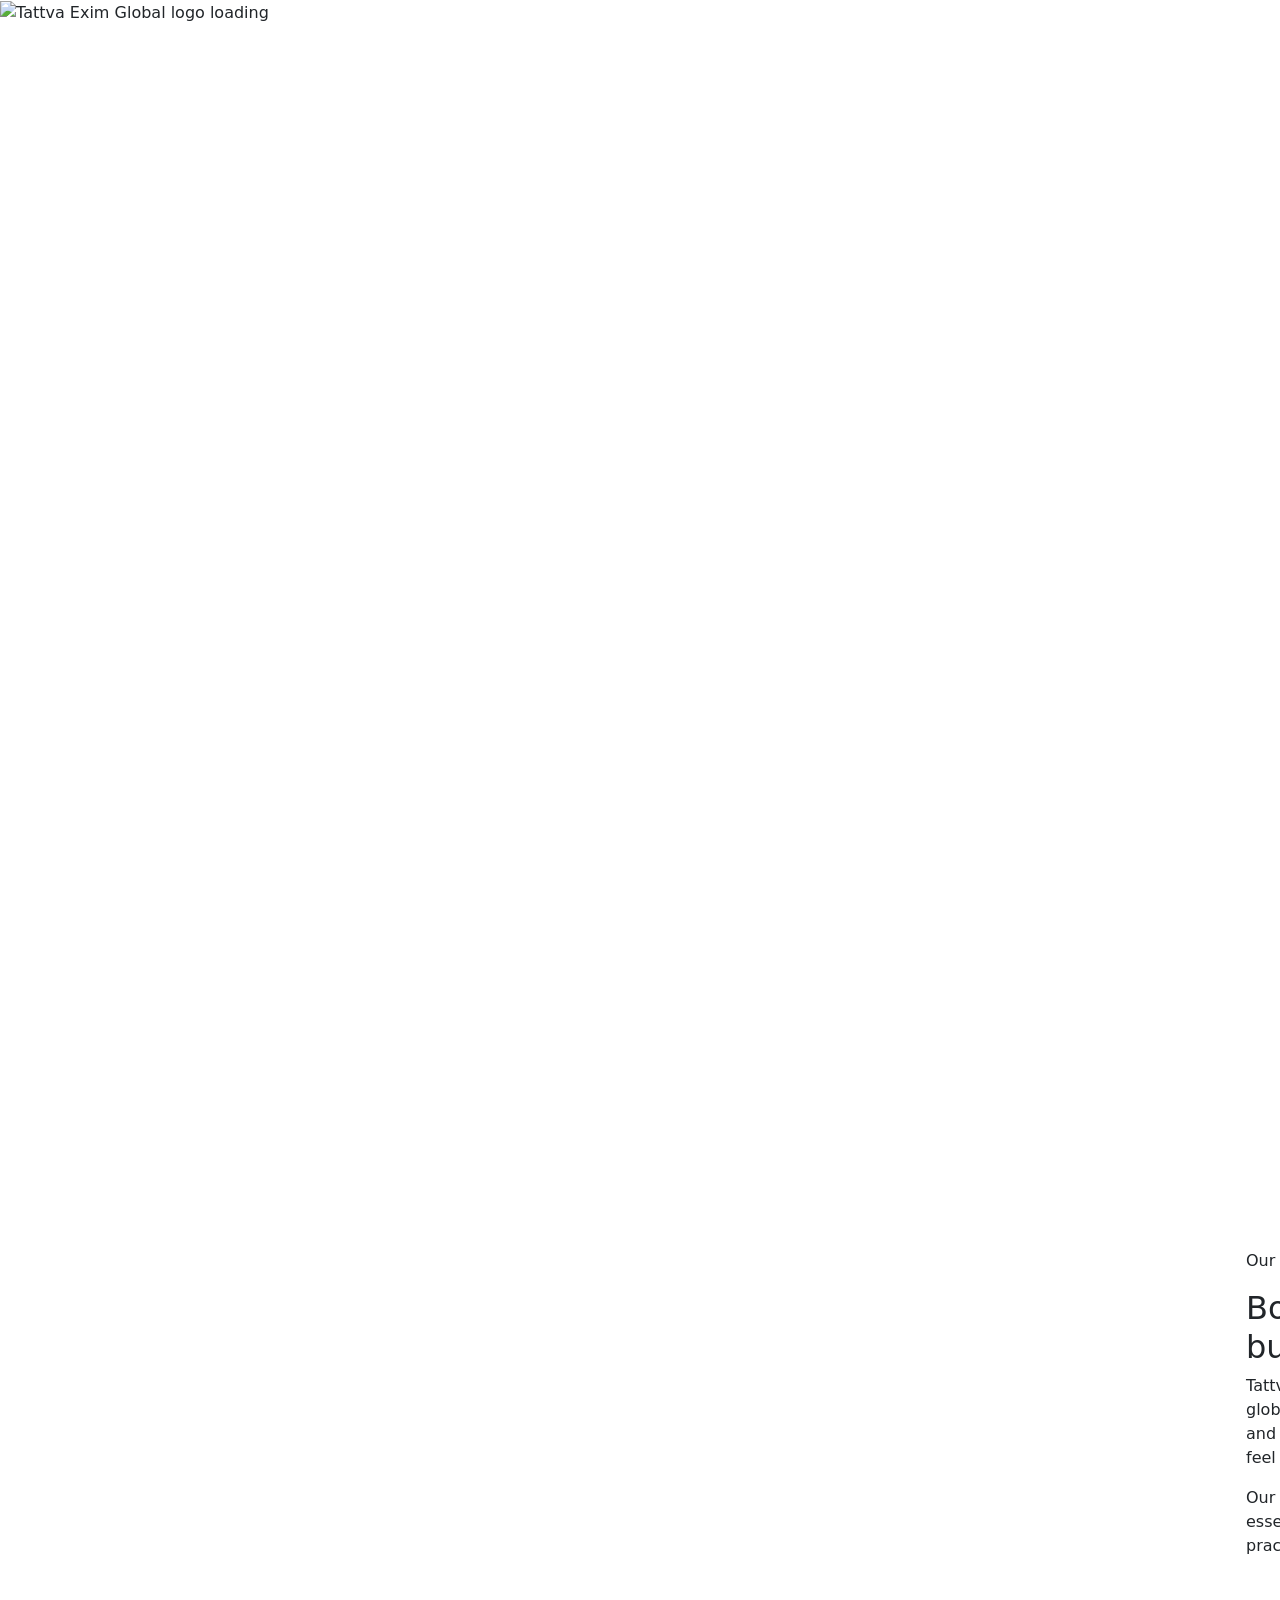
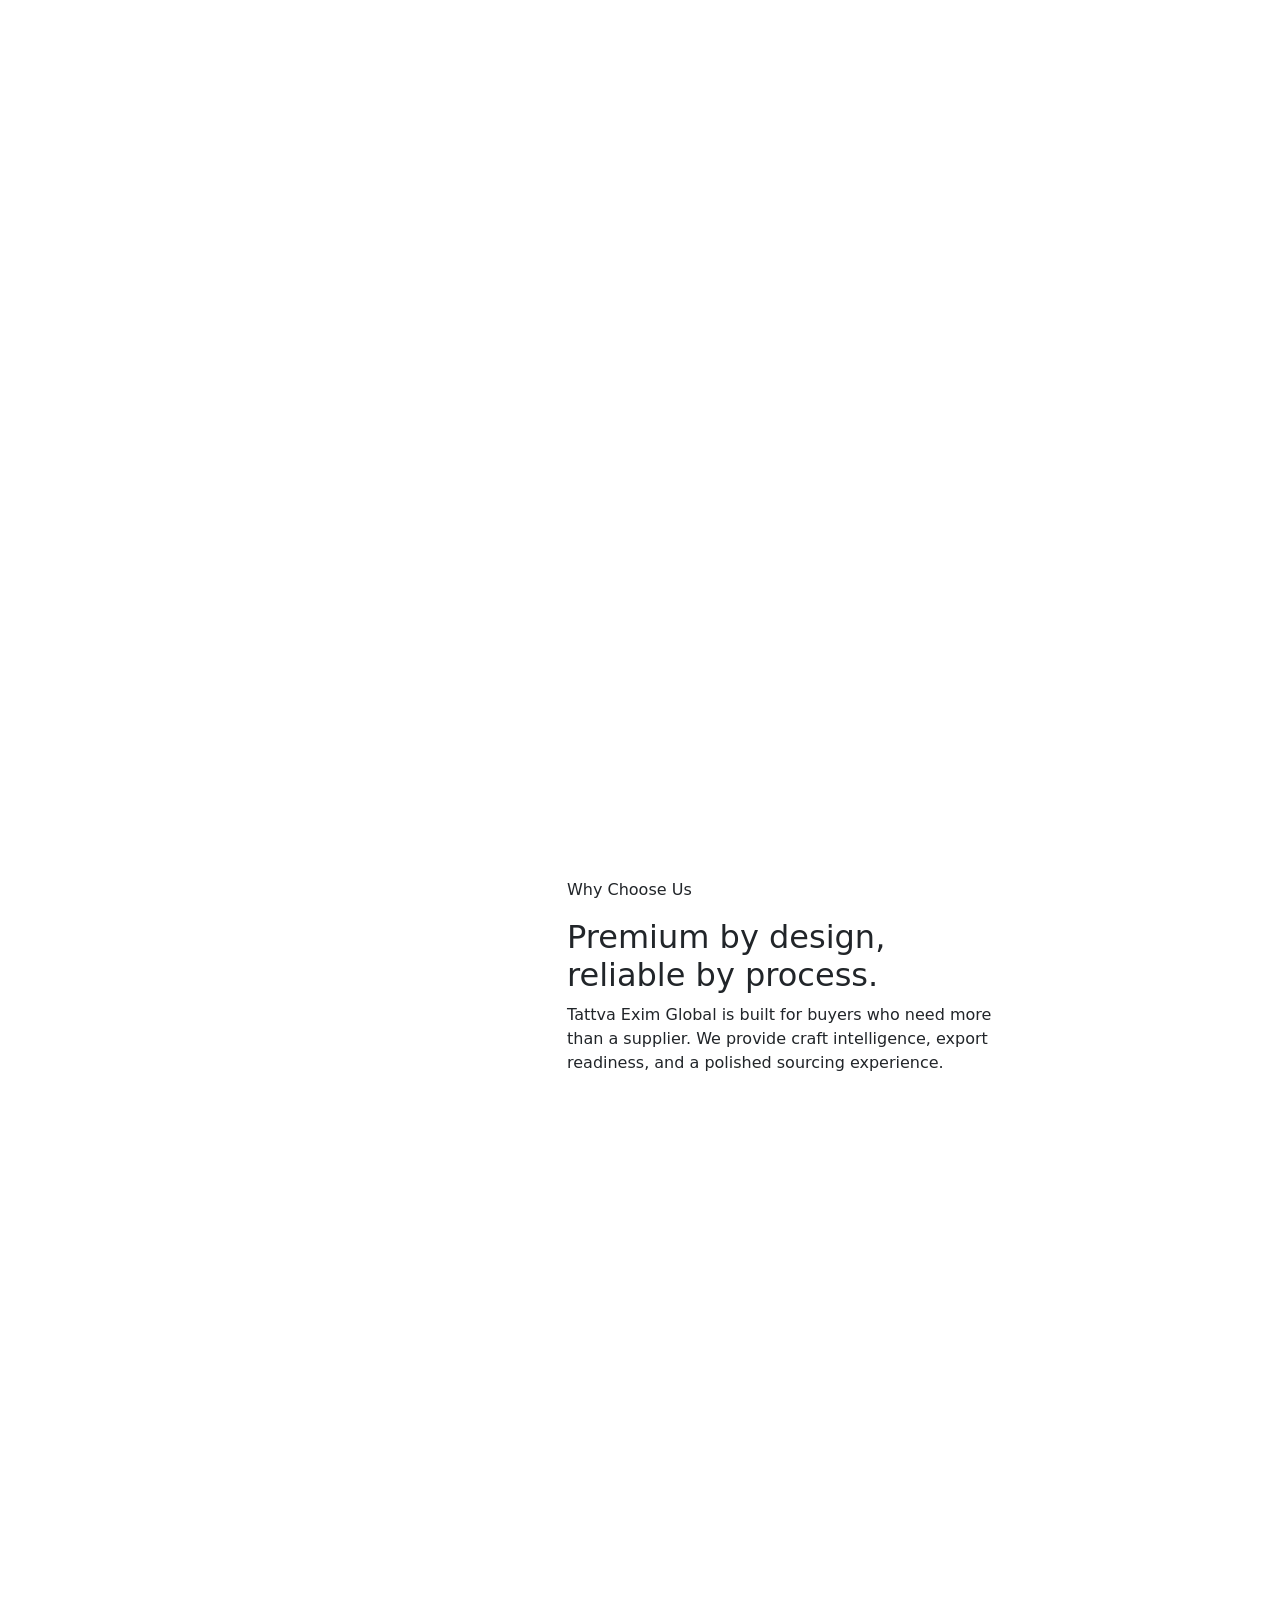
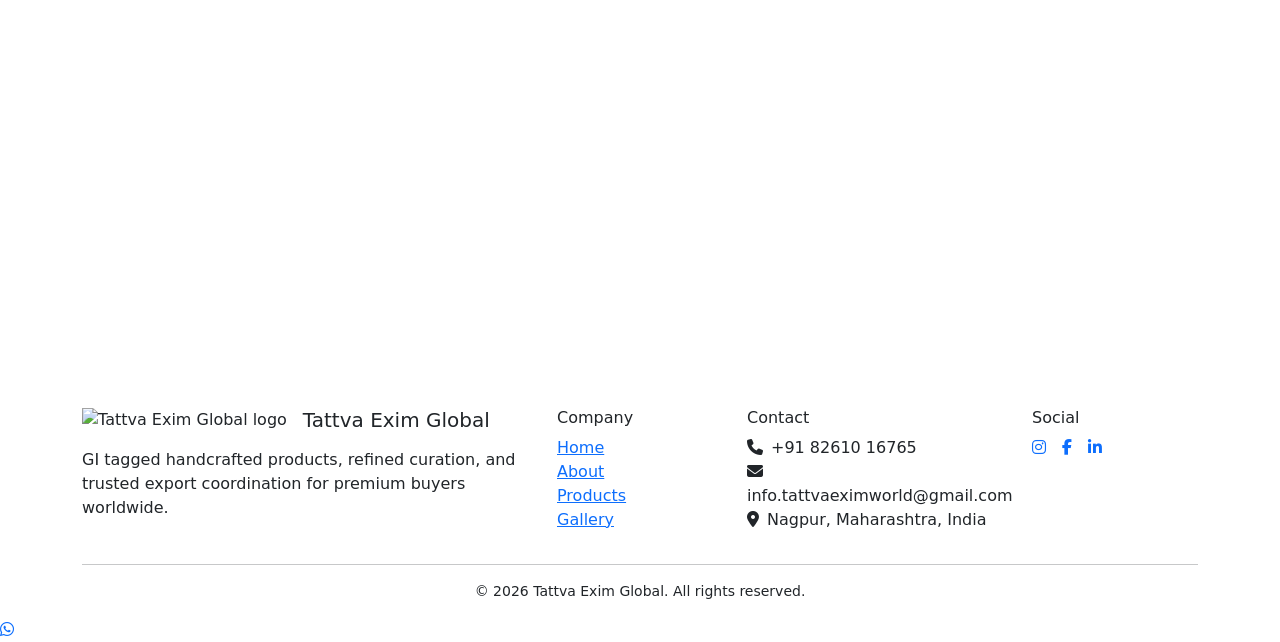
==== about.html @ 63990a74 "Add files via upload" ====
<!doctype html>
<html lang="en">
<head>
  <meta charset="UTF-8">
  <meta name="viewport" content="width=device-width, initial-scale=1.0">
  <meta name="description" content="About Tattva Exim Global, an Indian exporter of GI tagged handcrafted products for premium international buyers.">
  <title>About Us | Tattva Exim Global</title>
  <link rel="preconnect" href="https://fonts.googleapis.com">
  <link rel="preconnect" href="https://fonts.gstatic.com" crossorigin>
  <link href="https://fonts.googleapis.com/css2?family=Playfair+Display:wght@500;600;700&family=Poppins:wght@300;400;500;600&display=swap" rel="stylesheet">
  <link href="https://cdn.jsdelivr.net/npm/bootstrap@5.3.3/dist/css/bootstrap.min.css" rel="stylesheet">
  <link href="https://cdnjs.cloudflare.com/ajax/libs/font-awesome/6.5.2/css/all.min.css" rel="stylesheet">
  <link href="https://unpkg.com/aos@2.3.1/dist/aos.css" rel="stylesheet">
  <link rel="stylesheet" href="assets/css/styles.css?v=20260821n">
</head>
<body class="about-page">
  <div id="pageLoader" class="page-loader" role="status" aria-live="polite" aria-label="Loading page">
    <div class="loader-core">
      <div class="loader-spinner"></div>
      <img src="assets/tattava_logo.png" alt="Tattva Exim Global logo loading" class="loader-logo">
    </div>
  </div>
  <header id="siteHeader"></header>

  <main>
    <section class="about-hero d-flex align-items-center text-light">
      <div class="container">
        <div class="row min-vh-100 align-items-center">
          <div class="col-xl-8 col-lg-9" data-aos="fade-up">
            <p class="eyebrow text-gold">About Tattva Exim Global</p>
            <h1>India's GI tagged craft heritage, presented to the world with export precision.</h1>
            <p class="about-hero-lead">We curate handcrafted products rooted in Indian artistry and deliver them through a refined, transparent, and globally reliable export process.</p>
            <a href="#introduction" class="btn btn-gold btn-luxury mt-3">Discover Our House</a>
          </div>
        </div>
      </div>
    </section>

    <section id="introduction" class="about-section bg-ivory">
      <div class="container">
        <div class="row g-5 align-items-center">
          <div class="col-lg-6" data-aos="fade-up">
            <p class="eyebrow text-gold">Company Introduction</p>
            <h2>A premium export house for handcrafted Indian excellence.</h2>
            <p class="section-copy">Tattva Exim Global connects international buyers with carefully selected GI tagged handcrafted products from India. Our work is built around refined curation, disciplined quality checks, ethical sourcing, and elegant presentation.</p>
            <p class="section-copy">From boutique retail collections to hospitality and interior sourcing, we help global partners access products that carry cultural value, material beauty, and commercial reliability.</p>
          </div>
          <div class="col-lg-6" data-aos="zoom-in">
            <div class="about-image-frame">
              <img src="assets/images/blue-pottery/yellow-soap-dispenser.png" alt="Handcrafted yellow floral soap dispenser">
            </div>
          </div>
        </div>
      </div>
    </section>

    <section class="about-section story-section">
      <div class="container">
        <div class="row g-5 align-items-center">
          <div class="col-lg-6 order-lg-2" data-aos="slide-left">
            <p class="eyebrow text-gold">Our Story</p>
            <h2>Born from respect for artisans, built for international standards.</h2>
            <p class="section-copy">Tattva was created with a simple belief: Indian craft deserves a global stage equal to its beauty. We work with artisan ecosystems and product specialists to translate heritage into collections that feel timeless, premium, and ready for discerning markets.</p>
            <p class="section-copy">Our name reflects essence. Every product is chosen to carry the essence of its place, process, and maker while meeting the practical expectations of modern importers.</p>
          </div>
          <div class="col-lg-6 order-lg-1" data-aos="zoom-in">
            <div class="about-image-frame tall">
              <img src="assets/images/blue-pottery/green-white-vase.png" alt="Green and white handcrafted blue pottery vase">
            </div>
          </div>
        </div>
      </div>
    </section>

    <section class="about-section bg-porcelain">
      <div class="container">
        <div class="section-heading mx-auto text-center" data-aos="fade-up">
          <p class="eyebrow text-gold">Surahi Collection</p>
          <h2>Turquoise vase variants for premium decor styling.</h2>
        </div>
        <div class="row g-4 about-showcase-grid">
          <div class="col-md-4" data-aos="zoom-in">
            <img class="img-fluid gallery-thumb" src="assets/images/blue-pottery/surahi-turquoise-lifestyle.png" alt="Turquoise surahi vase styled on wooden table">
          </div>
          <div class="col-md-4" data-aos="zoom-in" data-aos-delay="80">
            <img class="img-fluid gallery-thumb" src="assets/images/blue-pottery/surahi-turquoise-studio.png" alt="Turquoise blue pottery surahi vase studio photo">
          </div>
          <div class="col-md-4" data-aos="zoom-in" data-aos-delay="160">
            <img class="img-fluid gallery-thumb" src="assets/images/blue-pottery/surahi-turquoise-floral.png" alt="Turquoise floral surahi vase with white flowers">
          </div>
        </div>
      </div>
    </section>

    <section class="about-section bg-navy text-light">
      <div class="container">
        <div class="row g-4">
          <div class="col-lg-6" data-aos="fade-up">
            <article class="mission-card">
              <i class="fa-solid fa-compass"></i>
              <p class="eyebrow text-gold">Mission</p>
              <h3>To make Indian handcrafted excellence easier to source, trust, and scale globally.</h3>
              <p>We combine design sensitivity, supplier discipline, and export coordination so every buyer experiences clarity from selection to shipment.</p>
            </article>
          </div>
          <div class="col-lg-6" data-aos="fade-up" data-aos-delay="120">
            <article class="mission-card">
              <i class="fa-solid fa-earth-asia"></i>
              <p class="eyebrow text-gold">Vision</p>
              <h3>To become a respected global name for GI tagged Indian handcrafted products.</h3>
              <p>We envision a marketplace where heritage craft is valued internationally for its authenticity, finish, and lasting cultural significance.</p>
            </article>
          </div>
        </div>
      </div>
    </section>

    <section class="about-section process-section">
      <div class="container">
        <div class="section-heading" data-aos="fade-up">
          <p class="eyebrow text-gold">Craftsmanship Process</p>
          <h2>A refined timeline from artisan source to export-ready shipment.</h2>
        </div>
        <div class="process-timeline">
          <article class="timeline-item" data-aos="fade-up">
            <span>01</span>
            <div>
              <h3>Origin Selection</h3>
              <p>We identify GI tagged product clusters, artisan capabilities, and collection potential.</p>
            </div>
          </article>
          <article class="timeline-item" data-aos="fade-up" data-aos-delay="80">
            <span>02</span>
            <div>
              <h3>Design Curation</h3>
              <p>Products are refined for international styling, proportions, finishes, and buyer needs.</p>
            </div>
          </article>
          <article class="timeline-item" data-aos="fade-up" data-aos-delay="160">
            <span>03</span>
            <div>
              <h3>Quality Inspection</h3>
              <p>Each piece is checked for finish, detailing, consistency, and export suitability.</p>
            </div>
          </article>
          <article class="timeline-item" data-aos="fade-up" data-aos-delay="240">
            <span>04</span>
            <div>
              <h3>Premium Packing</h3>
              <p>Protective packaging and documentation are prepared for smooth global movement.</p>
            </div>
          </article>
        </div>
      </div>
    </section>

    <section class="about-section choose-section bg-ivory">
      <div class="container">
        <div class="row g-5 align-items-center">
          <div class="col-lg-5" data-aos="slide-left">
            <p class="eyebrow text-gold">Why Choose Us</p>
            <h2>Premium by design, reliable by process.</h2>
            <p class="section-copy">Tattva Exim Global is built for buyers who need more than a supplier. We provide craft intelligence, export readiness, and a polished sourcing experience.</p>
          </div>
          <div class="col-lg-7">
            <div class="row g-3">
              <div class="col-sm-6" data-aos="fade-up">
                <div class="choose-card"><i class="fa-solid fa-layer-group"></i><span>Curated GI tagged categories</span></div>
              </div>
              <div class="col-sm-6" data-aos="fade-up" data-aos-delay="80">
                <div class="choose-card"><i class="fa-solid fa-magnifying-glass-chart"></i><span>Strict pre-dispatch inspection</span></div>
              </div>
              <div class="col-sm-6" data-aos="fade-up" data-aos-delay="160">
                <div class="choose-card"><i class="fa-solid fa-box-open"></i><span>Export-safe premium packing</span></div>
              </div>
              <div class="col-sm-6" data-aos="fade-up" data-aos-delay="240">
                <div class="choose-card"><i class="fa-solid fa-file-signature"></i><span>Documentation and trade support</span></div>
              </div>
            </div>
          </div>
        </div>
      </div>
    </section>

    <section class="worldwide-section text-light">
      <div class="container">
        <div class="row justify-content-end">
          <div class="col-lg-6" data-aos="fade-up">
            <p class="eyebrow text-gold">Worldwide Export</p>
            <h2>From India's craft clusters to premium global markets.</h2>
            <p>We support international retailers, interior studios, importers, and hospitality buyers with product sourcing, sampling, consolidation, packaging, and shipment coordination.</p>
          </div>
        </div>
      </div>
    </section>

    <section class="about-section strength-section bg-ivory">
      <div class="container">
        <div class="section-heading mx-auto text-center" data-aos="fade-up">
          <p class="eyebrow text-gold">Company Strength</p>
          <h2>Built to serve demanding international buyers.</h2>
        </div>
        <div class="row g-4">
          <div class="col-md-6 col-xl-3" data-aos="zoom-in">
            <article class="strength-card">
              <strong class="counter" data-target="25">0</strong><span>+</span>
              <p>Craft categories</p>
            </article>
          </div>
          <div class="col-md-6 col-xl-3" data-aos="zoom-in" data-aos-delay="80">
            <article class="strength-card">
              <strong class="counter" data-target="18">0</strong><span>+</span>
              <p>Trade destinations</p>
            </article>
          </div>
          <div class="col-md-6 col-xl-3" data-aos="zoom-in" data-aos-delay="160">
            <article class="strength-card">
              <strong class="counter" data-target="100">0</strong><span>%</span>
              <p>Inspection focus</p>
            </article>
          </div>
          <div class="col-md-6 col-xl-3" data-aos="zoom-in" data-aos-delay="240">
            <article class="strength-card">
              <strong class="counter" data-target="50">0</strong><span>+</span>
              <p>Artisan partners</p>
            </article>
          </div>
        </div>
      </div>
    </section>

    <section id="certificates" class="about-section certificates-section bg-porcelain">
      <div class="container">
        <div class="section-heading mx-auto text-center" data-aos="fade-up">
          <p class="eyebrow text-gold">Legal &amp; Trade Credentials</p>
          <h2>Official certificates &amp; registrations.</h2>
          <p class="section-copy">Click any certificate to view the official document.</p>
        </div>
        <div class="row g-4">
          <div class="col-sm-6 col-lg-3" data-aos="fade-up">
            <button type="button" class="certificate-card" data-bs-toggle="modal" data-bs-target="#certificateModal" data-cert-title="GST Certificate" data-cert-src="assets/certificates/gst-certificate.pdf">
              <i class="fa-solid fa-file-pdf"></i>
              <h3>GST Certificate</h3>
              <p>Goods and Services Tax registration</p>
              <span>View Certificate</span>
            </button>
          </div>
          <div class="col-sm-6 col-lg-3" data-aos="fade-up" data-aos-delay="60">
            <button type="button" class="certificate-card" data-bs-toggle="modal" data-bs-target="#certificateModal" data-cert-title="EPCH Membership Certificate" data-cert-src="assets/certificates/epch-certificate.pdf">
              <i class="fa-solid fa-file-pdf"></i>
              <h3>EPCH Certificate</h3>
              <p>Export Promotion Council for Handicrafts</p>
              <span>View Certificate</span>
            </button>
          </div>
          <div class="col-sm-6 col-lg-3" data-aos="fade-up" data-aos-delay="120">
            <button type="button" class="certificate-card" data-bs-toggle="modal" data-bs-target="#certificateModal" data-cert-title="IEC Certificate" data-cert-src="assets/certificates/iec-certificate.pdf">
              <i class="fa-solid fa-file-pdf"></i>
              <h3>IEC Certificate</h3>
              <p>Importer Exporter Code registration</p>
              <span>View Certificate</span>
            </button>
          </div>
          <div class="col-sm-6 col-lg-3" data-aos="fade-up" data-aos-delay="180">
            <button type="button" class="certificate-card" data-bs-toggle="modal" data-bs-target="#certificateModal" data-cert-title="Udyam Registration Certificate" data-cert-src="assets/certificates/udyam-registration-certificate.pdf">
              <i class="fa-solid fa-file-pdf"></i>
              <h3>Udyam Registration</h3>
              <p>MSME / Udyam registration certificate</p>
              <span>View Certificate</span>
            </button>
          </div>
        </div>
      </div>
    </section>

    <section class="about-cta text-light">
      <div class="container text-center" data-aos="fade-up">
        <p class="eyebrow text-gold">Create Your Export Collection</p>
        <h2>Partner with Tattva Exim Global for handcrafted products with heritage, polish, and worldwide readiness.</h2>
        <a href="contact.html" class="btn btn-gold btn-luxury mt-4">Start a Conversation</a>
      </div>
    </section>
  </main>

  <footer class="site-footer pt-5 pb-3">
    <div class="container">
      <div class="row g-4 align-items-start">
        <div class="col-lg-5">
          <div class="d-flex align-items-center gap-3 mb-3">
            <img src="assets/tattava_logo.png" alt="Tattva Exim Global logo" class="footer-mark">
            <h5 class="mb-0">Tattva Exim Global</h5>
          </div>
          <p>GI tagged handcrafted products, refined curation, and trusted export coordination for premium buyers worldwide.</p>
        </div>
        <div class="col-lg-2 col-6">
          <h6>Company</h6>
          <ul class="list-unstyled">
            <li><a href="index.html">Home</a></li>
            <li><a href="about.html">About</a></li>
            <li><a href="products.html">Products</a></li>
            <li><a href="gallery.html">Gallery</a></li>
          </ul>
        </div>
        <div class="col-lg-3 col-6">
          <h6>Contact</h6>
          <ul class="list-unstyled">
            <li><i class="fa-solid fa-phone me-2"></i>+91 82610 16765</li>
            <li><i class="fa-solid fa-envelope me-2"></i>info.tattvaeximworld@gmail.com</li>
            <li><i class="fa-solid fa-location-dot me-2"></i>Nagpur, Maharashtra, India</li>
          </ul>
        </div>
        <div class="col-lg-2">
          <h6>Social</h6>
          <div class="d-flex gap-3 social-links">
            <a href="#" aria-label="Instagram"><i class="fa-brands fa-instagram"></i></a>
            <a href="#" aria-label="Facebook"><i class="fa-brands fa-facebook-f"></i></a>
            <a href="#" aria-label="LinkedIn"><i class="fa-brands fa-linkedin-in"></i></a>
          </div>
        </div>
      </div>
      <hr>
      <p class="mb-0 text-center small">&copy; 2026 Tattva Exim Global. All rights reserved.</p>
    </div>
  </footer>

  <div class="modal fade quote-modal" id="quoteModal" tabindex="-1" aria-labelledby="quoteModalLabel" aria-hidden="true">
    <div class="modal-dialog modal-dialog-centered">
      <div class="modal-content">
        <div class="modal-header">
          <h5 class="modal-title" id="quoteModalLabel">Get a Quote</h5>
          <button type="button" class="btn-close" data-bs-dismiss="modal" aria-label="Close"></button>
        </div>
        <div class="modal-body">
          <form>
            <div class="mb-3">
              <label class="form-label" for="quoteName">Full Name</label>
              <input id="quoteName" class="form-control" type="text" placeholder="Your full name">
            </div>
            <div class="mb-3">
              <label class="form-label" for="quoteEmail">Email</label>
              <input id="quoteEmail" class="form-control" type="email" placeholder="name@example.com">
            </div>
            <div class="mb-3">
              <label class="form-label" for="quotePhone">Phone</label>
              <input id="quotePhone" class="form-control" type="tel" placeholder="+91">
            </div>
            <div class="mb-3">
              <label class="form-label" for="quoteDetails">Requirement</label>
              <textarea id="quoteDetails" class="form-control" rows="4" placeholder="Share product, quantity and destination market"></textarea>
            </div>
            <button type="submit" class="btn btn-gold btn-luxury w-100">Submit Inquiry</button>
          </form>
        </div>
      </div>
    </div>
  </div>

  <div class="modal fade" id="certificateModal" tabindex="-1" aria-labelledby="certificateModalLabel" aria-hidden="true">
    <div class="modal-dialog modal-xl modal-dialog-centered modal-dialog-scrollable">
      <div class="modal-content">
        <div class="modal-header">
          <h5 class="modal-title" id="certificateModalLabel">Certificate</h5>
          <button type="button" class="btn-close" data-bs-dismiss="modal" aria-label="Close"></button>
        </div>
        <div class="modal-body p-0">
          <iframe id="certificateFrame" title="Certificate document" class="certificate-frame" src="about:blank"></iframe>
        </div>
        <div class="modal-footer">
          <a id="certificateOpenTab" class="btn btn-outline-dark btn-luxury" href="#" target="_blank" rel="noopener">Open in New Tab</a>
          <button type="button" class="btn btn-gold btn-luxury" data-bs-dismiss="modal">Close</button>
        </div>
      </div>
    </div>
  </div>

  <a class="whatsapp-float" href="https://wa.me/918261016765" target="_blank" rel="noopener" aria-label="Chat on WhatsApp">
    <i class="fa-brands fa-whatsapp"></i>
  </a>

  <script src="https://cdn.jsdelivr.net/npm/bootstrap@5.3.3/dist/js/bootstrap.bundle.min.js"></script>
  <script src="https://unpkg.com/aos@2.3.1/dist/aos.js"></script>
  <script src="assets/js/main.js?v=20260821a"></script>
  <script>
    (function () {
      var modal = document.getElementById("certificateModal");
      if (!modal) return;
      modal.addEventListener("show.bs.modal", function (event) {
        var btn = event.relatedTarget;
        if (!btn) return;
        var title = btn.getAttribute("data-cert-title") || "Certificate";
        var src = btn.getAttribute("data-cert-src") || "";
        document.getElementById("certificateModalLabel").textContent = title;
        document.getElementById("certificateFrame").src = src;
        var openTab = document.getElementById("certificateOpenTab");
        openTab.href = src;
        openTab.setAttribute("download", "");
      });
      modal.addEventListener("hidden.bs.modal", function () {
        document.getElementById("certificateFrame").src = "about:blank";
      });
    })();
  </script>
</body>
</html>
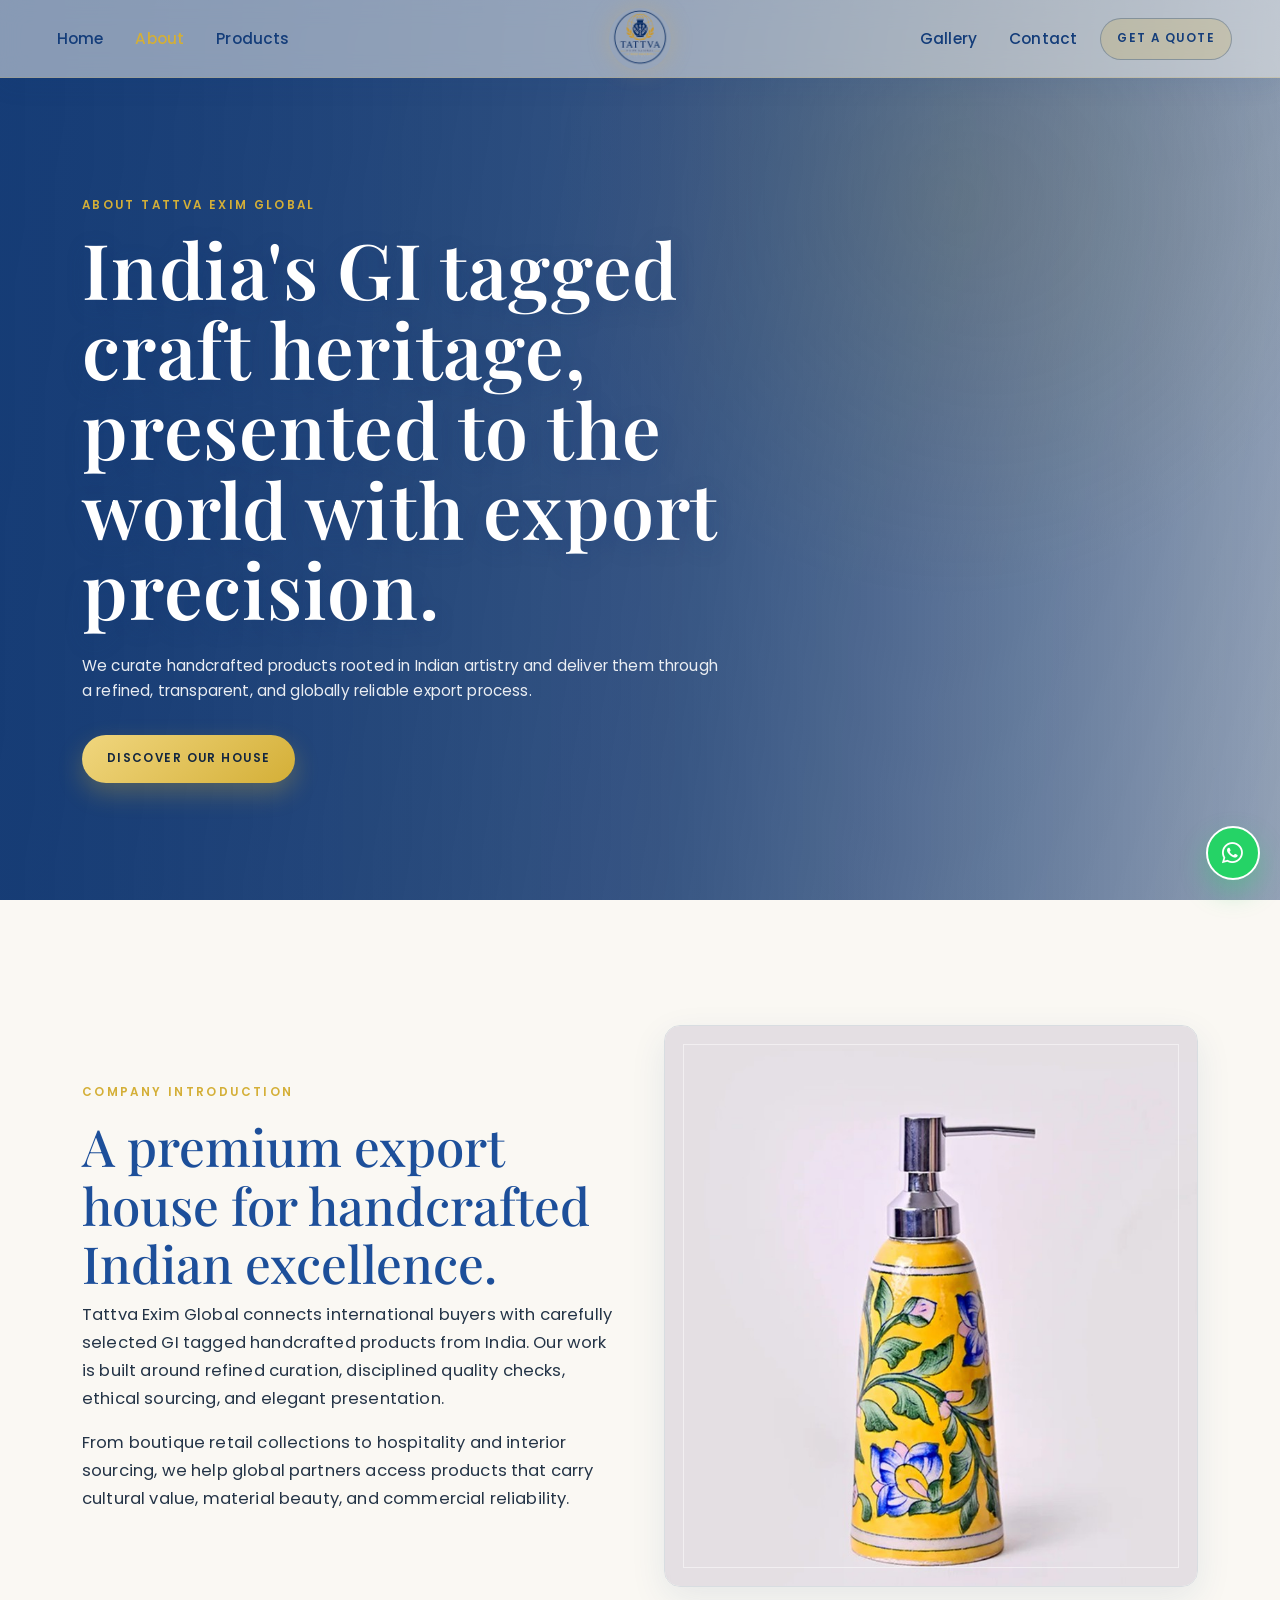
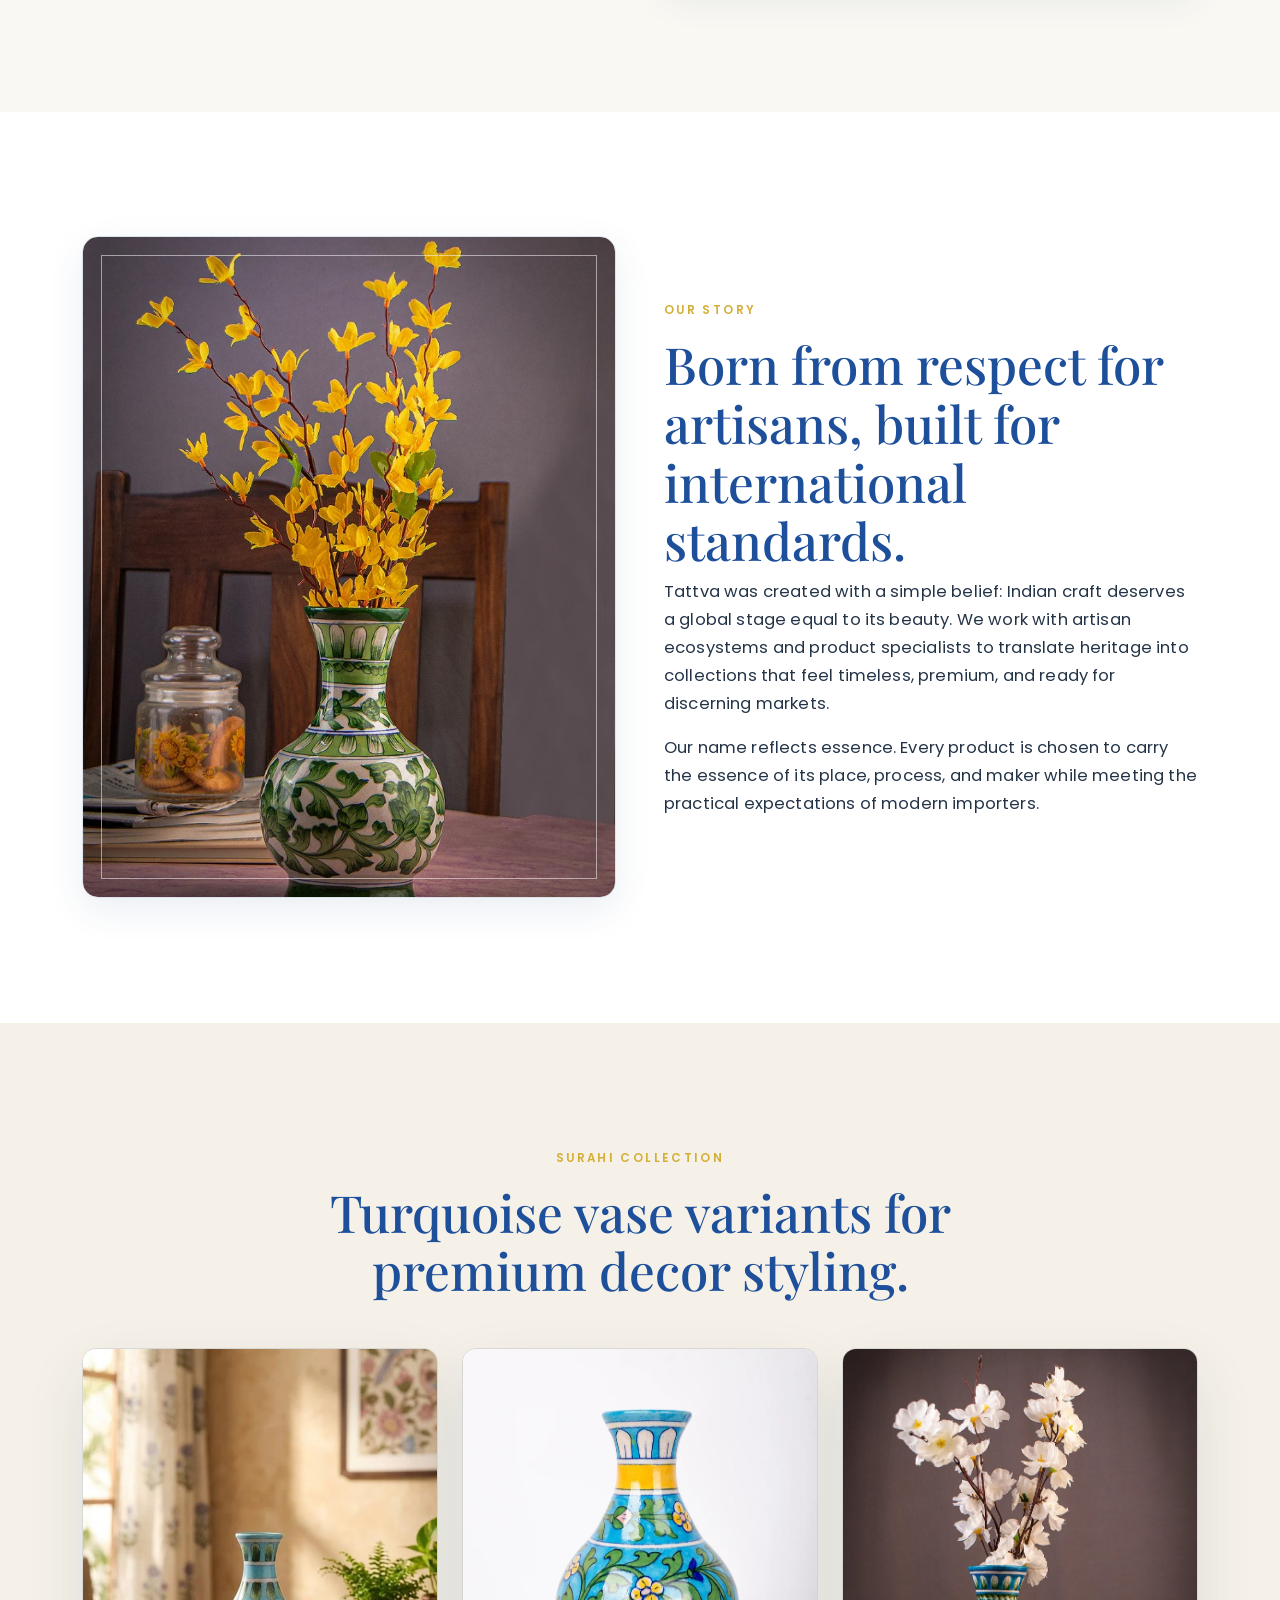
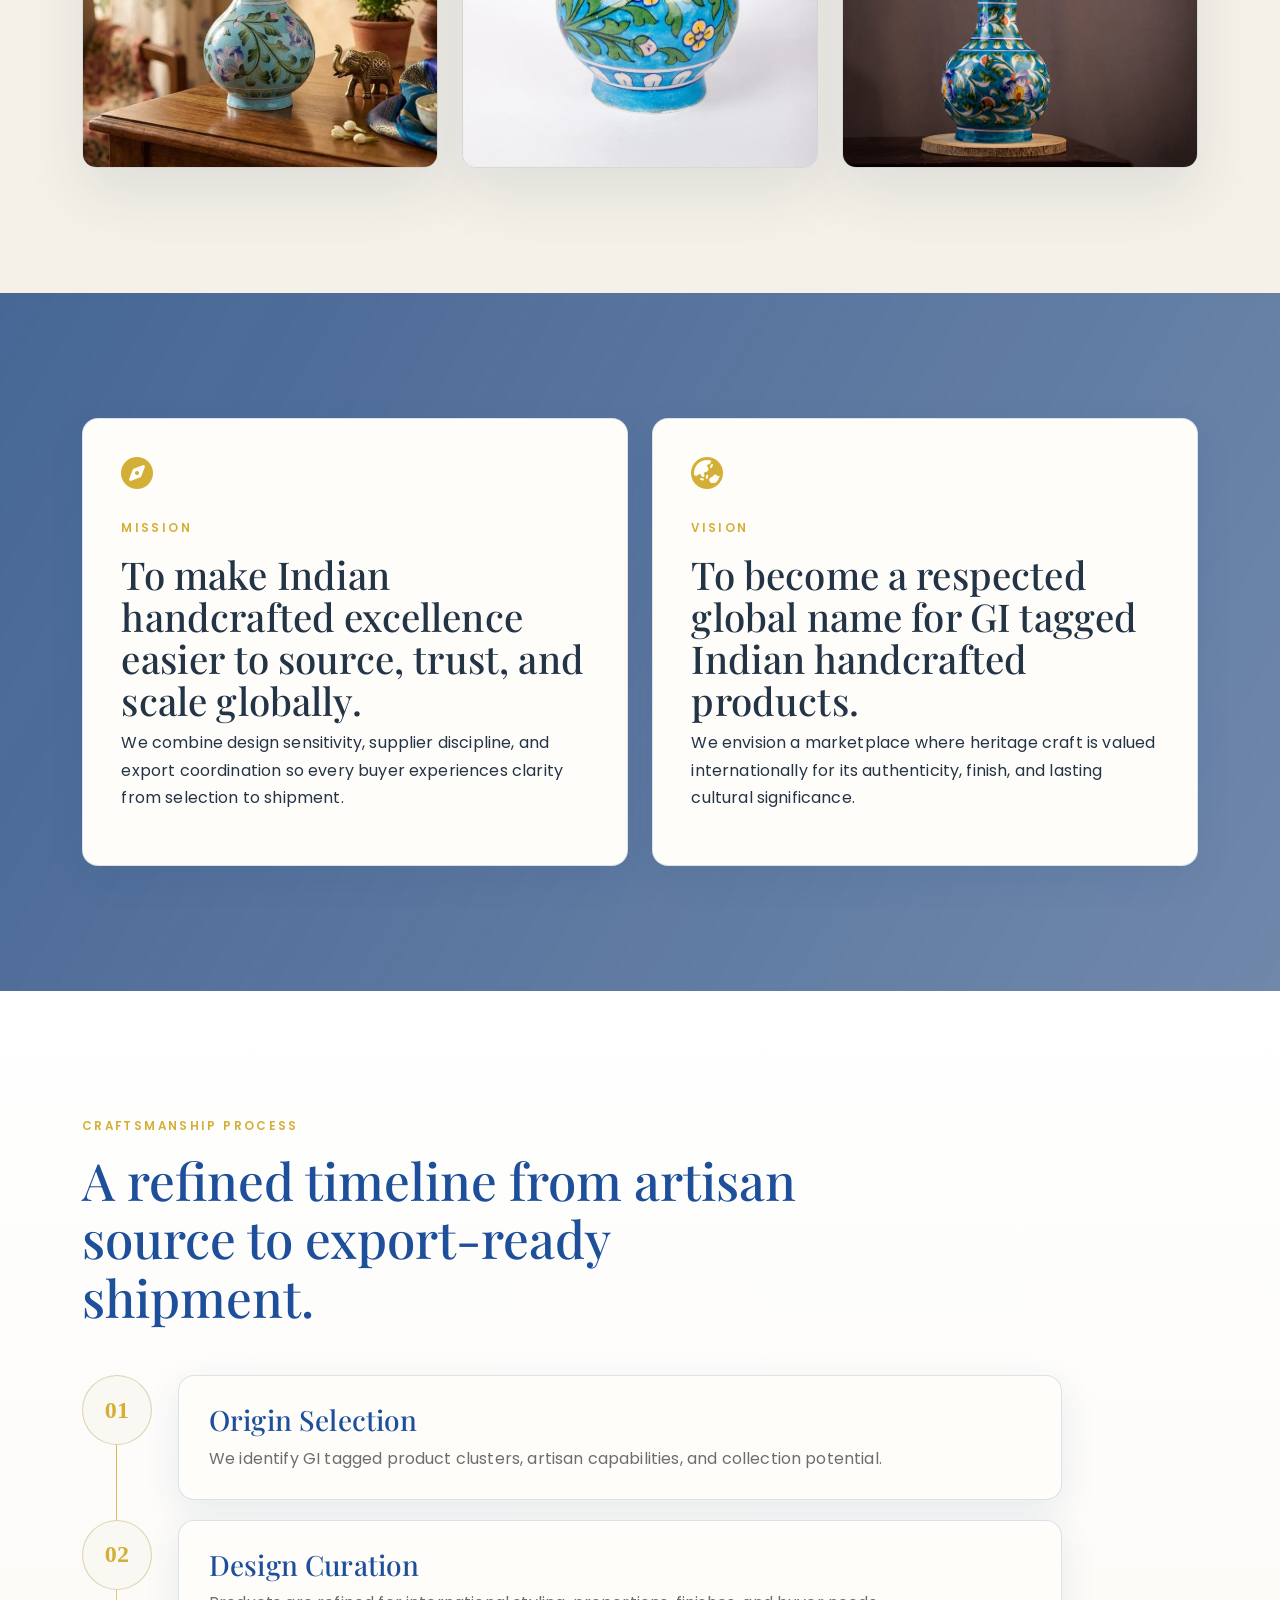
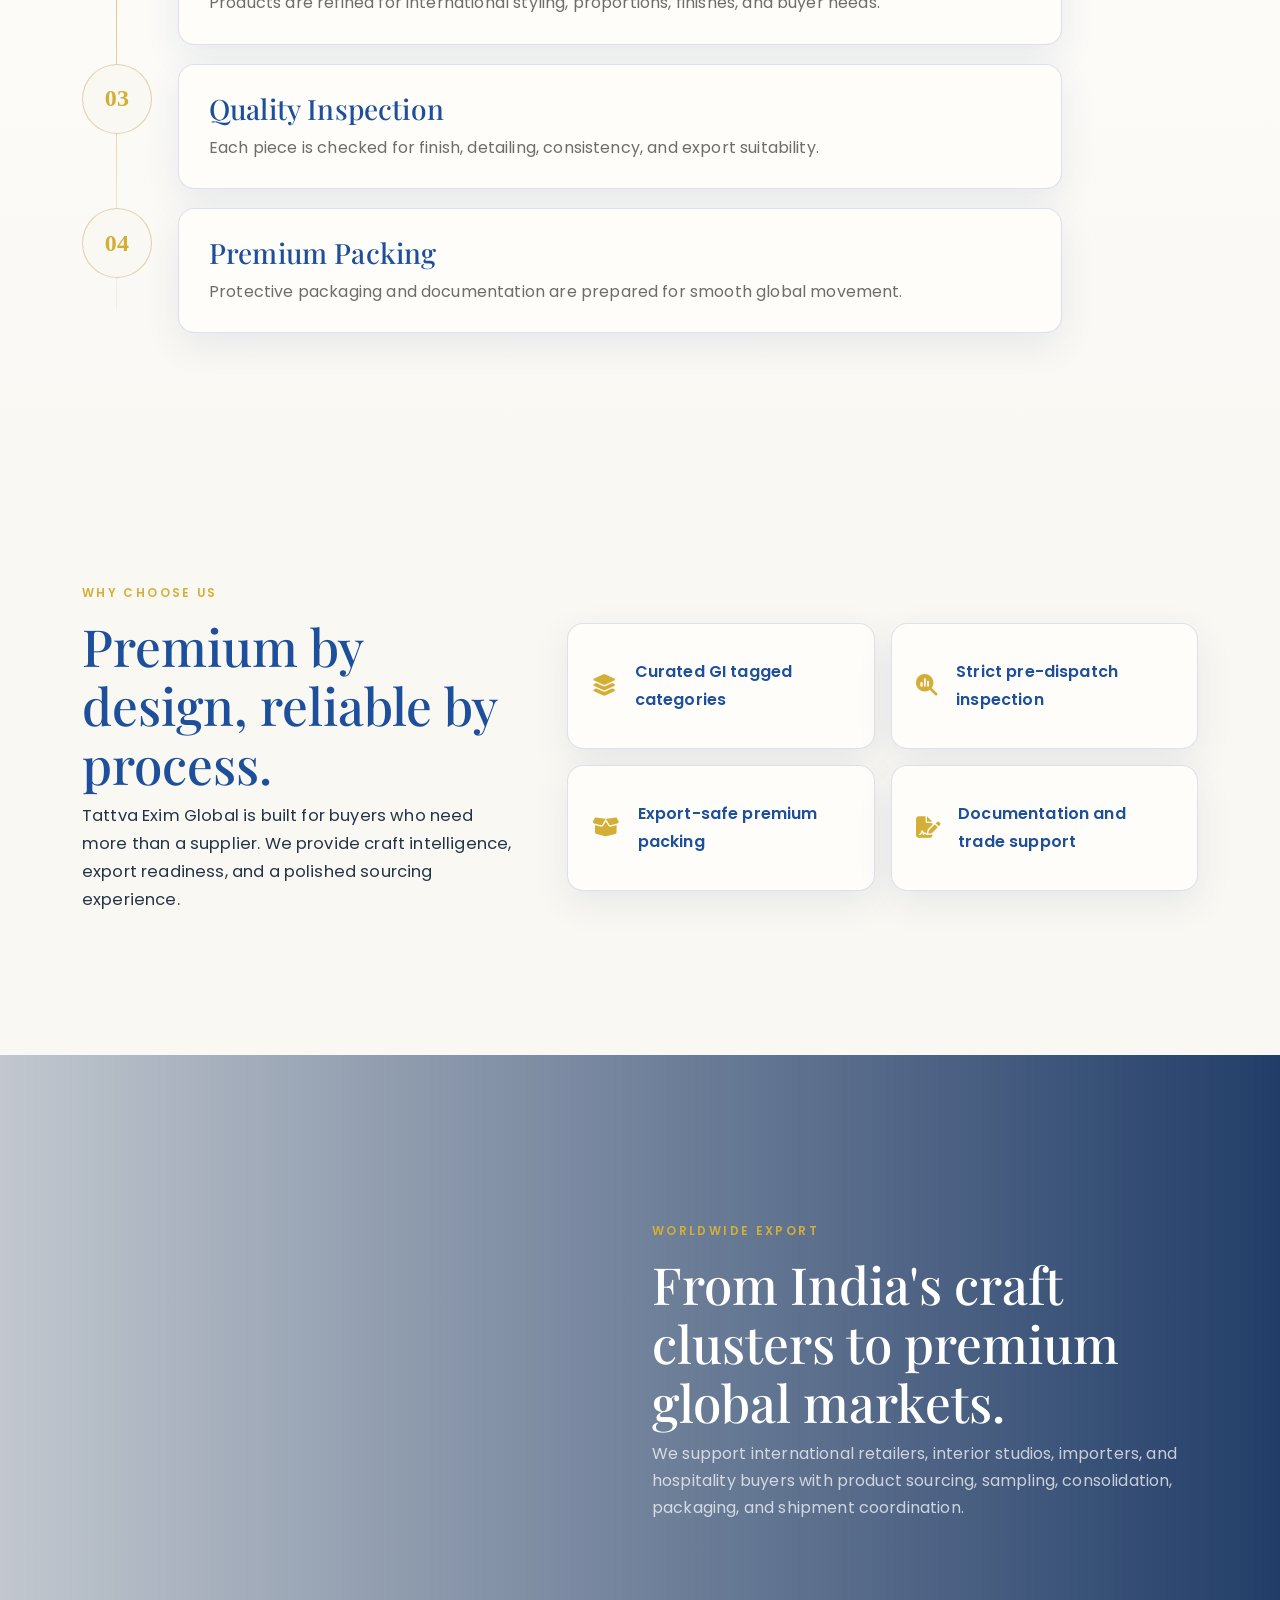
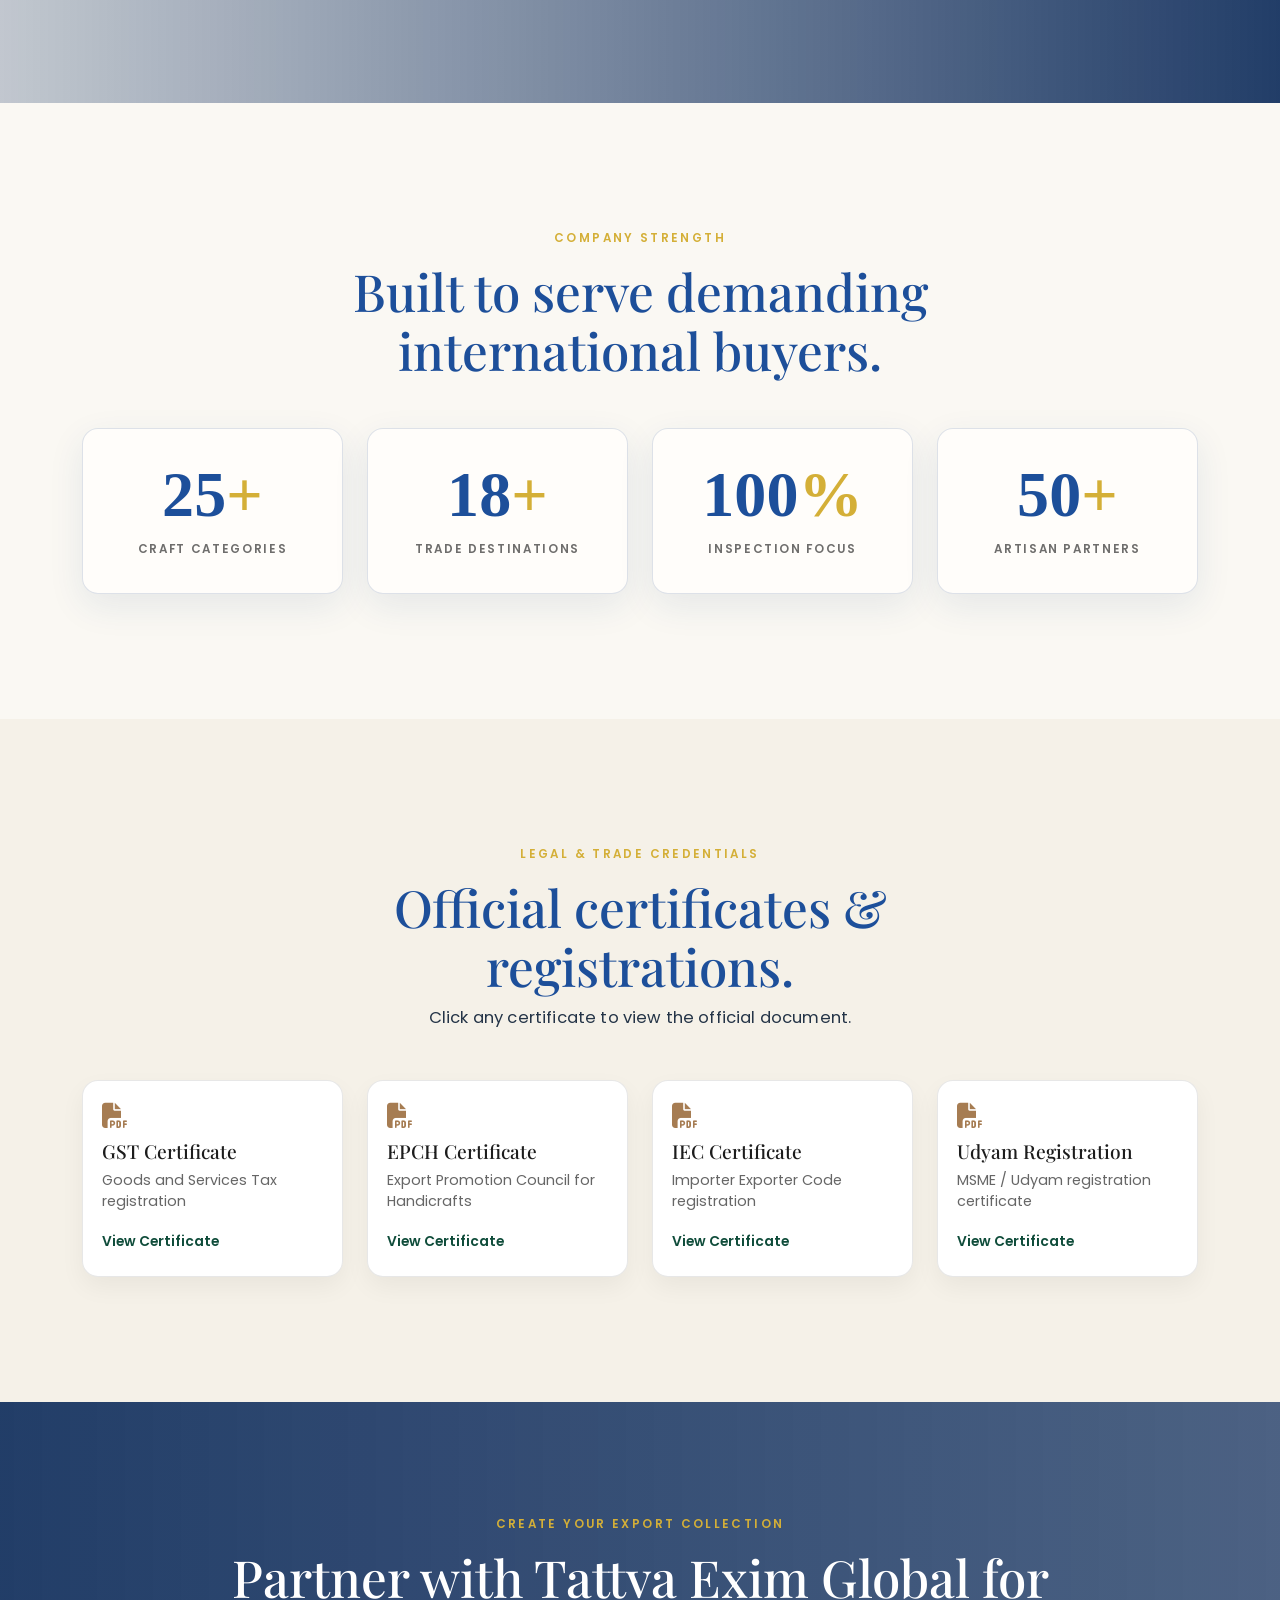
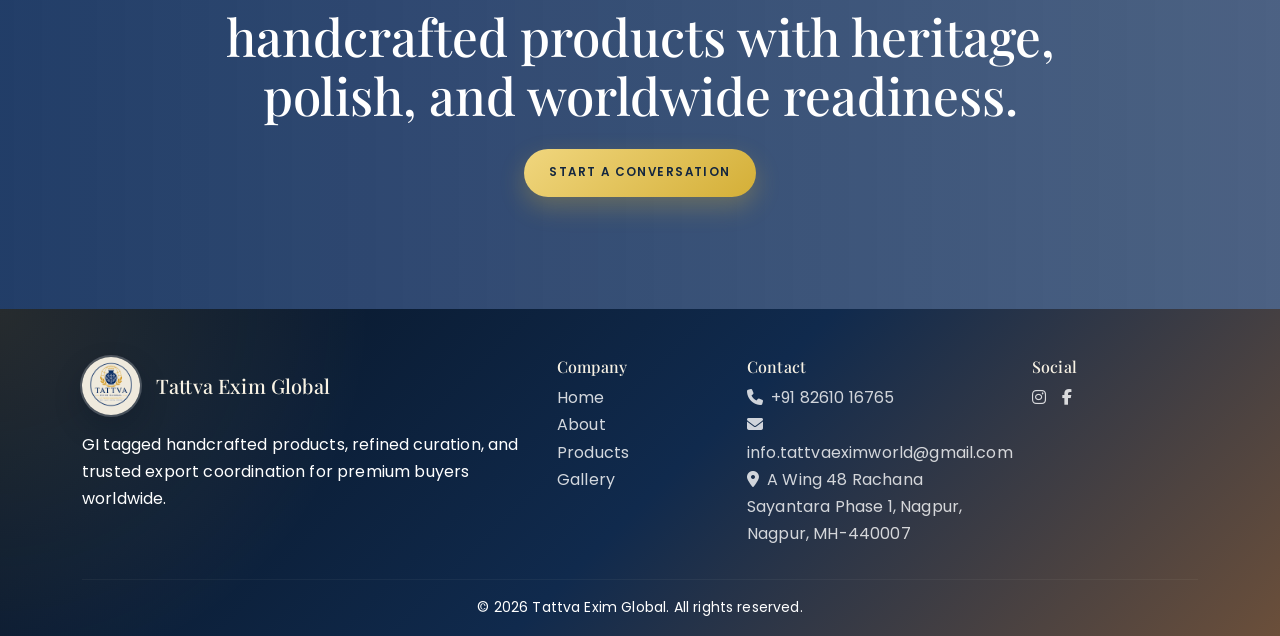
==== commit ede8e1ee: "Update about.html" ====
--- a/about.html
+++ b/about.html
@@ -306,15 +306,15 @@
           <ul class="list-unstyled">
             <li><i class="fa-solid fa-phone me-2"></i>+91 82610 16765</li>
             <li><i class="fa-solid fa-envelope me-2"></i>info.tattvaeximworld@gmail.com</li>
-            <li><i class="fa-solid fa-location-dot me-2"></i>Nagpur, Maharashtra, India</li>
+            <li><i class="fa-solid fa-location-dot me-2"></i>A Wing 48 Rachana Sayantara Phase 1, Nagpur, Nagpur, MH-440007</li>
           </ul>
         </div>
         <div class="col-lg-2">
           <h6>Social</h6>
           <div class="d-flex gap-3 social-links">
-            <a href="#" aria-label="Instagram"><i class="fa-brands fa-instagram"></i></a>
-            <a href="#" aria-label="Facebook"><i class="fa-brands fa-facebook-f"></i></a>
-            <a href="#" aria-label="LinkedIn"><i class="fa-brands fa-linkedin-in"></i></a>
+            <a href="https://www.instagram.com/tattvaeximworld/" aria-label="Instagram"><i class="fa-brands fa-instagram"></i></a>
+            <a href="https://www.facebook.com/profile.php?id=61591756614521" aria-label="Facebook"><i class="fa-brands fa-facebook-f"></i></a>
+            <!-- <a href="#" aria-label="LinkedIn"><i class="fa-brands fa-linkedin-in"></i></a> -->
           </div>
         </div>
       </div>
--- a/assets/css/styles.css
+++ b/assets/css/styles.css
@@ -0,0 +1,2808 @@
+:root {
+  --ivory: #F8F5F0;
+  --porcelain: #fbfaf7;
+  --midnight: #071322;
+  --navy: #0F2D5C;
+  --charcoal: #151515;
+  --gold: #C8A96A;
+  --soft-gold: #f4df9b;
+  --brown: #6b4f3a;
+  --muted: #757575;
+}
+
+* {
+  scroll-behavior: smooth;
+}
+
+body {
+  font-family: "Poppins", sans-serif;
+  color: var(--charcoal);
+  background: var(--porcelain);
+  line-height: 1.7;
+}
+
+h1, h2, h3, h4, h5, h6,
+.navbar-brand {
+  font-family: "Cormorant Garamond", serif;
+}
+
+h1, h2 {
+  letter-spacing: 0;
+}
+
+h2 {
+  font-size: clamp(2rem, 4vw, 4.2rem);
+  line-height: 1.08;
+}
+
+p {
+  color: inherit;
+}
+
+.eyebrow {
+  text-transform: uppercase;
+  letter-spacing: 0.2em;
+  font-size: 0.74rem;
+  font-weight: 600;
+  margin-bottom: 0.9rem;
+}
+
+.text-gold {
+  color: var(--gold);
+}
+
+.text-brown {
+  color: var(--brown);
+}
+
+.bg-ivory {
+  background: var(--ivory);
+}
+
+.bg-porcelain {
+  background: var(--porcelain);
+}
+
+.bg-midnight {
+  background: var(--midnight);
+}
+
+.section-spacious {
+  padding: 7rem 0;
+}
+
+.section-heading {
+  max-width: 760px;
+  margin-bottom: 3rem;
+}
+
+#siteNavbar {
+  background: rgba(245, 245, 245, 0.34);
+  border-bottom: 1px solid rgb(255, 255, 255);
+  backdrop-filter: blur(18px);
+  transition: all 0.3s ease;
+  padding: 0.9rem 0;
+}
+
+#siteNavbar.scrolled {
+  background: rgba(7, 19, 34, 0.9);
+  box-shadow: 0 18px 50px rgba(0, 0, 0, 0.22);
+  padding: 0.55rem 0;
+}
+
+.brand-mark {
+  width: 46px;
+  height: 46px;
+  border-radius: 50%;
+  object-fit: cover;
+  box-shadow: 0 0 22px rgba(214, 177, 95, 0.28);
+}
+
+.navbar-brand {
+  font-size: clamp(1rem, 2vw, 1.35rem);
+  letter-spacing: 0.08em;
+  text-transform: uppercase;
+}
+
+.nav-link {
+  font-weight: 500;
+  color: rgba(255, 255, 255, 0.82) !important;
+  margin-left: 0.8rem;
+}
+
+.nav-link.active,
+.nav-link:hover {
+  color: var(--soft-gold) !important;
+}
+
+.nav-cta {
+  border: 1px solid rgba(214, 177, 95, 0.6);
+  border-radius: 999px;
+  padding-inline: 1rem !important;
+}
+
+.hero-section {
+  min-height: 100vh;
+  padding-top: 0;
+}
+
+.luxury-hero {
+  position: relative;
+  overflow: hidden;
+  background:
+    linear-gradient(90deg, rgba(7, 19, 34, 0.95), rgba(7, 19, 34, 0.7) 45%, rgba(7, 19, 34, 0.42)),
+    url("../images/blue-pottery/surahi-vase-main.png") center/cover no-repeat;
+}
+
+.hero-overlay {
+  position: absolute;
+  inset: 0;
+  background:
+    radial-gradient(circle at 78% 24%, rgba(214, 177, 95, 0.22), transparent 26%),
+    linear-gradient(180deg, rgba(7, 19, 34, 0.05), rgba(7, 19, 34, 0.92));
+}
+
+.hero-copy {
+  padding-top: 12rem;
+  padding-bottom: 7rem;
+}
+
+.hero-copy h1 {
+  max-width: 980px;
+  font-size: clamp(3.25rem, 8vw, 7.75rem);
+  line-height: 0.94;
+  font-weight: 500;
+  text-wrap: balance;
+}
+
+.hero-lead {
+  max-width: 670px;
+  margin-top: 1.35rem;
+  color: rgba(255, 255, 255, 0.78);
+  font-size: clamp(1rem, 1.5vw, 1.22rem);
+}
+
+.btn-luxury {
+  border-radius: 999px;
+  padding: 0.95rem 1.55rem;
+  text-transform: uppercase;
+  letter-spacing: 0.11em;
+  font-size: 0.74rem;
+  font-weight: 600;
+}
+
+.btn-gold {
+  position: relative;
+  overflow: hidden;
+  background: linear-gradient(135deg, var(--soft-gold), var(--gold), #a57c2a);
+  border: 0;
+  color: #111;
+  box-shadow: 0 12px 34px rgba(214, 177, 95, 0.28);
+}
+
+.btn-gold::before {
+  content: "";
+  position: absolute;
+  inset: 0;
+  transform: translateX(-120%) skewX(-18deg);
+  background: linear-gradient(90deg, transparent, rgba(255, 255, 255, 0.5), transparent);
+  animation: goldShimmer 3.2s ease-in-out infinite;
+}
+
+.btn-gold:hover {
+  color: #111;
+  transform: translateY(-2px);
+  box-shadow: 0 18px 38px rgba(214, 177, 95, 0.36);
+}
+
+@keyframes goldShimmer {
+  0%, 55% {
+    transform: translateX(-120%) skewX(-18deg);
+  }
+  100% {
+    transform: translateX(120%) skewX(-18deg);
+  }
+}
+
+.scroll-indicator {
+  position: absolute;
+  bottom: 2rem;
+  left: 12px;
+  display: inline-flex;
+  align-items: center;
+  gap: 0.8rem;
+  color: rgba(255, 255, 255, 0.72);
+  text-decoration: none;
+  text-transform: uppercase;
+  letter-spacing: 0.18em;
+  font-size: 0.68rem;
+}
+
+.scroll-indicator span {
+  width: 1px;
+  height: 54px;
+  background: linear-gradient(var(--gold), transparent);
+  animation: scrollPulse 1.8s ease-in-out infinite;
+}
+
+@keyframes scrollPulse {
+  50% {
+    transform: translateY(9px);
+    opacity: 0.45;
+  }
+}
+
+.luxury-stats {
+  padding: 2.5rem 0;
+  border-top: 1px solid rgba(214, 177, 95, 0.18);
+  border-bottom: 1px solid rgba(214, 177, 95, 0.18);
+}
+
+.stats-grid {
+  border: 1px solid rgba(214, 177, 95, 0.18);
+  background: rgba(255, 255, 255, 0.03);
+}
+
+.stat-item {
+  padding: 2.1rem 1.2rem;
+  border-right: 1px solid rgba(214, 177, 95, 0.18);
+  text-align: center;
+}
+
+.stat-item:last-child {
+  border-right: 0;
+}
+
+.stat-item strong {
+  display: block;
+  font-family: "Cinzel", serif;
+  color: var(--soft-gold);
+  font-size: clamp(2rem, 4vw, 3.5rem);
+  font-weight: 500;
+  line-height: 1;
+}
+
+.stat-item span {
+  display: block;
+  margin-top: 0.65rem;
+  color: rgba(255, 255, 255, 0.68);
+  text-transform: uppercase;
+  letter-spacing: 0.14em;
+  font-size: 0.72rem;
+}
+
+.atelier-image,
+.luxury-card,
+.testimonial-card,
+.icon-panel {
+  border: 1px solid rgba(10, 29, 52, 0.1);
+  box-shadow: 0 26px 70px rgba(10, 29, 52, 0.08);
+}
+
+.atelier-image {
+  overflow: hidden;
+  border-radius: 8px;
+}
+
+.atelier-image img {
+  width: 100%;
+  height: min(68vh, 620px);
+  object-fit: cover;
+  display: block;
+}
+
+.product-showcase {
+  background: #fff;
+}
+
+.luxury-card {
+  height: 100%;
+  overflow: hidden;
+  border-radius: 8px;
+  background: var(--porcelain);
+  transition: transform 0.35s ease, box-shadow 0.35s ease;
+}
+
+.luxury-card img {
+  width: 100%;
+  height: 380px;
+  object-fit: cover;
+  display: block;
+  transition: transform 0.55s ease;
+}
+
+.luxury-card div {
+  padding: 1.6rem;
+}
+
+.luxury-card span {
+  color: var(--gold);
+  text-transform: uppercase;
+  letter-spacing: 0.18em;
+  font-size: 0.7rem;
+  font-weight: 600;
+}
+
+.luxury-card h3 {
+  margin: 0.65rem 0 0.5rem;
+  font-size: 1.45rem;
+}
+
+.luxury-card p {
+  color: var(--muted);
+  margin-bottom: 0;
+}
+
+.luxury-card:hover {
+  transform: translateY(-8px);
+  box-shadow: 0 30px 80px rgba(10, 29, 52, 0.14);
+}
+
+.luxury-card:hover img {
+  transform: scale(1.05);
+}
+
+.parallax-panel {
+  min-height: 72vh;
+  display: flex;
+  align-items: center;
+  background:
+    linear-gradient(90deg, rgba(7, 19, 34, 0.36), rgba(7, 19, 34, 0.88)),
+    url("../images/blue-pottery/plate-collection.png") center/cover fixed no-repeat;
+}
+
+.parallax-panel p:not(.eyebrow) {
+  color: rgba(255, 255, 255, 0.76);
+}
+
+.export-section {
+  position: relative;
+  overflow: hidden;
+}
+
+.export-section::before {
+  content: "";
+  position: absolute;
+  inset: 0;
+  background: radial-gradient(circle at 8% 20%, rgba(214, 177, 95, 0.16), transparent 28%);
+  pointer-events: none;
+}
+
+.export-section .container {
+  position: relative;
+}
+
+.icon-panel {
+  height: 100%;
+  border-radius: 8px;
+  padding: 1.6rem;
+  background: rgba(255, 255, 255, 0.045);
+  backdrop-filter: blur(12px);
+}
+
+.icon-panel i {
+  display: inline-flex;
+  color: var(--soft-gold);
+  font-size: 1.35rem;
+  margin-bottom: 1.4rem;
+}
+
+.icon-panel h3 {
+  font-size: 1.2rem;
+  margin-bottom: 0.55rem;
+}
+
+.icon-panel p {
+  color: rgba(255, 255, 255, 0.66);
+  margin-bottom: 0;
+}
+
+.testimonial-card {
+  height: 100%;
+  border-radius: 8px;
+  background: rgba(255, 255, 255, 0.82);
+  padding: 2rem;
+  margin: 0;
+}
+
+.testimonial-card p {
+  font-family: "Cormorant Garamond", serif;
+  font-size: 1.45rem;
+  line-height: 1.35;
+  color: #242424;
+}
+
+.testimonial-card footer {
+  margin-top: 1.25rem;
+  color: var(--brown);
+  font-weight: 600;
+  font-size: 0.88rem;
+}
+
+.instagram-section {
+  background: #fff;
+}
+
+.insta-grid {
+  display: grid;
+  grid-template-columns: 1.25fr 0.85fr 1fr 0.9fr 1.15fr;
+  gap: 0.75rem;
+}
+
+.insta-grid img {
+  width: 100%;
+  height: 360px;
+  object-fit: cover;
+  border-radius: 8px;
+  filter: saturate(0.86);
+  transition: transform 0.35s ease, filter 0.35s ease;
+}
+
+.insta-grid img:nth-child(even) {
+  margin-top: 3rem;
+}
+
+.insta-grid img:hover {
+  transform: translateY(-6px);
+  filter: saturate(1.04);
+}
+
+.closing-cta {
+  padding: 7rem 0;
+  background:
+    linear-gradient(90deg, rgba(7, 19, 34, 0.92), rgba(7, 19, 34, 0.58)),
+    url("https://images.unsplash.com/photo-1618221195710-dd6b41faaea6?auto=format&fit=crop&w=1800&q=90") center/cover no-repeat;
+}
+
+.closing-cta h2 {
+  max-width: 900px;
+}
+
+.page-banner {
+  min-height: 52vh;
+  background-size: cover;
+  background-position: center;
+  padding-top: 90px;
+}
+
+.page-banner-about {
+  background-image: linear-gradient(to right, rgba(27, 27, 27, 0.78), rgba(27, 27, 27, 0.35)), url("https://images.unsplash.com/photo-1505691938895-1758d7feb511?auto=format&fit=crop&w=1600&q=80");
+}
+
+.page-banner-products {
+  background-image: linear-gradient(to right, rgba(27, 27, 27, 0.78), rgba(27, 27, 27, 0.35)), url("https://images.unsplash.com/photo-1600489000022-c2086d79f9d4?auto=format&fit=crop&w=1600&q=80");
+}
+
+.products-page {
+  background: var(--ivory);
+}
+
+.products-hero {
+  position: relative;
+  min-height: 100vh;
+  overflow: hidden;
+  background:
+    linear-gradient(90deg, rgba(7, 19, 34, 0.94), rgba(7, 19, 34, 0.56) 52%, rgba(7, 19, 34, 0.22)),
+    url("../images/blue-pottery/hanging-lamp-lifestyle.png") center/cover no-repeat;
+}
+
+.products-hero::after {
+  content: "";
+  position: absolute;
+  inset: 0;
+  background:
+    linear-gradient(180deg, rgba(7, 19, 34, 0.12), rgba(7, 19, 34, 0.86)),
+    radial-gradient(circle at 72% 22%, rgba(200, 169, 106, 0.22), transparent 30%);
+}
+
+.products-hero .container {
+  z-index: 1;
+}
+
+.products-hero h1 {
+  max-width: 1000px;
+  font-size: clamp(3rem, 7vw, 7.1rem);
+  line-height: 0.96;
+  font-weight: 600;
+}
+
+.category-tile,
+.collection-card,
+.product-card-xl,
+.bulk-step,
+.why-product-card {
+  border-radius: 8px;
+  transition: transform 0.35s ease, box-shadow 0.35s ease, border-color 0.35s ease;
+}
+
+.category-tile {
+  height: 100%;
+  padding: 2rem;
+  border: 1px solid rgba(15, 45, 92, 0.1);
+  background: rgba(255, 255, 255, 0.78);
+  box-shadow: 0 24px 70px rgba(15, 45, 92, 0.07);
+}
+
+.category-tile i {
+  width: 54px;
+  height: 54px;
+  display: inline-flex;
+  align-items: center;
+  justify-content: center;
+  margin-bottom: 1.35rem;
+  border-radius: 50%;
+  color: var(--midnight);
+  background: linear-gradient(135deg, rgba(200, 169, 106, 0.44), rgba(255, 255, 255, 0.84));
+}
+
+.category-tile h3,
+.product-card-xl h3,
+.bulk-step h3,
+.why-product-card h3 {
+  font-size: 1.45rem;
+}
+
+.category-tile p,
+.product-card-xl p,
+.bulk-step p,
+.why-product-card p {
+  color: rgba(21, 21, 21, 0.62);
+  margin-bottom: 0;
+}
+
+.category-tile:hover,
+.product-card-xl:hover,
+.bulk-step:hover,
+.why-product-card:hover {
+  transform: translateY(-8px);
+  border-color: rgba(200, 169, 106, 0.5);
+  box-shadow: 0 32px 86px rgba(15, 45, 92, 0.14);
+}
+
+.featured-collections {
+  position: relative;
+  overflow: hidden;
+  background:
+    linear-gradient(90deg, rgba(7, 19, 34, 0.96), rgba(7, 19, 34, 0.82)),
+    url("../images/blue-pottery/cobalt-wall-plate.png") center/cover fixed no-repeat;
+}
+
+.featured-collections p:not(.eyebrow) {
+  color: rgba(255, 255, 255, 0.72);
+}
+
+.collection-card {
+  position: relative;
+  min-height: 430px;
+  overflow: hidden;
+  border: 1px solid rgba(255, 255, 255, 0.18);
+  box-shadow: 0 28px 80px rgba(0, 0, 0, 0.26);
+}
+
+.collection-card img {
+  width: 100%;
+  height: 430px;
+  object-fit: cover;
+  display: block;
+  transition: transform 0.7s ease, filter 0.35s ease;
+}
+
+.collection-card::after {
+  content: "";
+  position: absolute;
+  inset: 0;
+  background: linear-gradient(180deg, transparent 42%, rgba(7, 19, 34, 0.84));
+}
+
+.collection-card div {
+  position: absolute;
+  left: 1.5rem;
+  right: 1.5rem;
+  bottom: 1.4rem;
+  z-index: 1;
+}
+
+.collection-card span,
+.product-kicker {
+  color: var(--soft-gold);
+  text-transform: uppercase;
+  letter-spacing: 0.18em;
+  font-size: 0.7rem;
+  font-weight: 600;
+}
+
+.collection-card h3 {
+  color: #fff;
+  font-size: 2rem;
+}
+
+.collection-card:hover img {
+  transform: scale(1.06);
+  filter: saturate(1.05);
+}
+
+.product-card-xl {
+  height: 100%;
+  overflow: hidden;
+  border: 1px solid rgba(15, 45, 92, 0.1);
+  background: rgba(255, 255, 255, 0.88);
+  box-shadow: 0 24px 70px rgba(15, 45, 92, 0.08);
+}
+
+.product-image {
+  position: relative;
+  overflow: hidden;
+  aspect-ratio: 4 / 3.05;
+  background: #ddd;
+}
+
+.product-image::after {
+  content: "View Details";
+  position: absolute;
+  inset: auto 1.2rem 1.2rem auto;
+  padding: 0.55rem 0.85rem;
+  border: 1px solid rgba(255, 255, 255, 0.44);
+  border-radius: 999px;
+  color: #fff;
+  background: rgba(7, 19, 34, 0.36);
+  backdrop-filter: blur(12px);
+  opacity: 0;
+  transform: translateY(10px);
+  transition: opacity 0.35s ease, transform 0.35s ease;
+  text-transform: uppercase;
+  letter-spacing: 0.14em;
+  font-size: 0.66rem;
+  font-weight: 600;
+}
+
+.product-image img {
+  width: 100%;
+  height: 100%;
+  display: block;
+  object-fit: cover;
+  transition: transform 0.7s ease, filter 0.35s ease;
+}
+
+.product-body {
+  padding: 1.65rem;
+}
+
+.product-card-xl:hover .product-image img {
+  transform: scale(1.08);
+  filter: saturate(1.06) contrast(1.02);
+}
+
+.product-card-xl:hover .product-image::after {
+  opacity: 1;
+  transform: translateY(0);
+}
+
+.product-spec-list {
+  display: grid;
+  grid-template-columns: repeat(2, 1fr);
+  gap: 0.8rem;
+  margin: 1.4rem 0 1.5rem;
+}
+
+.product-spec-list div {
+  padding: 0;
+  border: 0;
+  border-radius: 0;
+  background: transparent;
+}
+
+.product-spec-list dt {
+  color: var(--brown);
+  text-transform: uppercase;
+  letter-spacing: 0.13em;
+  font-size: 0.65rem;
+}
+
+.product-spec-list dd {
+  margin: 0.25rem 0 0;
+  color: #202020;
+  font-size: 0.84rem;
+}
+
+.spec-table-wrap {
+  border: 1px solid rgba(200, 169, 106, 0.22);
+  border-radius: 8px;
+  overflow: hidden;
+  box-shadow: 0 30px 80px rgba(0, 0, 0, 0.2);
+}
+
+.spec-table {
+  color: rgba(255, 255, 255, 0.76);
+  --bs-table-bg: rgba(255, 255, 255, 0.035);
+  --bs-table-color: rgba(255, 255, 255, 0.76);
+  --bs-table-border-color: rgba(255, 255, 255, 0.1);
+}
+
+.spec-table thead th {
+  color: var(--soft-gold);
+  text-transform: uppercase;
+  letter-spacing: 0.12em;
+  font-size: 0.72rem;
+  font-weight: 600;
+  background: rgba(255, 255, 255, 0.06);
+}
+
+.product-inquiry-cta {
+  padding: 7rem 0;
+  background:
+    linear-gradient(90deg, rgba(7, 19, 34, 0.7), rgba(7, 19, 34, 0.42)),
+    url("../images/blue-pottery/storage-jar-lifestyle.png") center/cover no-repeat;
+}
+
+.glass-cta {
+  max-width: 820px;
+  padding: clamp(2rem, 5vw, 4rem);
+  border: 1px solid rgba(255, 255, 255, 0.22);
+  border-radius: 8px;
+  background: rgba(7, 19, 34, 0.42);
+  backdrop-filter: blur(18px);
+  box-shadow: 0 30px 90px rgba(0, 0, 0, 0.28);
+}
+
+.glass-cta p:not(.eyebrow) {
+  color: rgba(255, 255, 255, 0.76);
+  max-width: 650px;
+}
+
+.bulk-step {
+  height: 100%;
+  padding: 1.8rem;
+  border: 1px solid rgba(15, 45, 92, 0.1);
+  background: #fff;
+}
+
+.bulk-step span {
+  display: block;
+  margin-bottom: 1.3rem;
+  color: var(--gold);
+  font-family: "Cinzel", serif;
+  font-size: 1.7rem;
+}
+
+.why-products {
+  background:
+    linear-gradient(90deg, rgba(7, 19, 34, 0.94), rgba(7, 19, 34, 0.82)),
+    url("https://images.unsplash.com/photo-1493663284031-b7e3aefcae8e?auto=format&fit=crop&w=2200&q=90") center/cover no-repeat;
+}
+
+.why-product-card {
+  height: 100%;
+  padding: 2rem;
+  border: 1px solid rgba(255, 255, 255, 0.14);
+  background: rgba(255, 255, 255, 0.055);
+  backdrop-filter: blur(12px);
+}
+
+.why-product-card i {
+  color: var(--soft-gold);
+  font-size: 1.5rem;
+  margin-bottom: 1.3rem;
+}
+
+.why-product-card p {
+  color: rgba(255, 255, 255, 0.66);
+}
+
+.page-banner-gallery {
+  background-image: linear-gradient(to right, rgba(27, 27, 27, 0.78), rgba(27, 27, 27, 0.35)), url("https://images.unsplash.com/photo-1505691938895-1758d7feb511?auto=format&fit=crop&w=1600&q=80");
+}
+
+.page-banner-contact {
+  background-image: linear-gradient(to right, rgba(27, 27, 27, 0.78), rgba(27, 27, 27, 0.35)), url("https://images.unsplash.com/photo-1497215842964-222b430dc094?auto=format&fit=crop&w=1600&q=80");
+}
+
+.premium-card {
+  border: 1px solid rgba(0, 0, 0, 0.08);
+  border-radius: 8px;
+  overflow: hidden;
+  background: #fff;
+  box-shadow: 0 6px 20px rgba(0, 0, 0, 0.06);
+  transition: transform 0.35s ease, box-shadow 0.35s ease;
+}
+
+.premium-card img {
+  width: 100%;
+  height: 250px;
+  object-fit: cover;
+  transition: transform 0.45s ease;
+}
+
+.premium-card:hover {
+  transform: translateY(-8px);
+  box-shadow: 0 14px 32px rgba(0, 0, 0, 0.12);
+}
+
+.premium-card:hover img {
+  transform: scale(1.08);
+}
+
+.premium-panel,
+.premium-quote,
+.value-box {
+  border-radius: 8px;
+}
+
+.premium-panel {
+  padding: 1.5rem;
+  border: 1px solid rgba(0, 0, 0, 0.1);
+  background: #fff;
+}
+
+.premium-quote {
+  border-left: 4px solid var(--gold);
+  background: #fff;
+  padding: 1.2rem 1.3rem;
+  box-shadow: 0 4px 14px rgba(0, 0, 0, 0.06);
+}
+
+.premium-quote footer {
+  margin-top: 0.7rem;
+  color: var(--brown);
+  font-weight: 600;
+}
+
+.value-box {
+  padding: 1.5rem 1rem;
+  border: 1px solid rgba(200, 169, 106, 0.35);
+  text-align: center;
+  font-weight: 600;
+  background: rgba(255, 255, 255, 0.02);
+}
+
+.gallery-thumb {
+  width: 100%;
+  border-radius: 8px;
+  height: 240px;
+  object-fit: cover;
+  transition: transform 0.4s ease, box-shadow 0.4s ease;
+}
+
+.about-showcase-grid .gallery-thumb {
+  height: 420px;
+  border: 1px solid rgba(15, 45, 92, 0.12);
+  box-shadow: 0 24px 60px rgba(15, 45, 92, 0.1);
+}
+
+.gallery-thumb:hover {
+  transform: scale(1.04);
+  box-shadow: 0 8px 24px rgba(0, 0, 0, 0.18);
+}
+
+.cta-band {
+  background: linear-gradient(to right, #28211b, #6b4f3a);
+}
+
+.site-footer {
+  background:
+    radial-gradient(circle at top left, rgba(200, 169, 106, 0.16), transparent 28%),
+    linear-gradient(135deg, #071322 0%, #102a4d 52%, #6b4f3a 100%);
+  color: rgba(255, 255, 255, 0.8);
+}
+
+.site-footer h5,
+.site-footer h6 {
+  color: #f8f2e4;
+}
+
+.site-footer p {
+  color: #ffffff;
+}
+
+.site-footer a {
+  color: rgba(255, 255, 255, 0.82);
+  text-decoration: none;
+}
+
+.site-footer a:hover,
+.social-links a:hover {
+  color: var(--soft-gold);
+}
+
+.footer-mark {
+  width: 58px;
+  height: 58px;
+  border-radius: 50%;
+  object-fit: cover;
+  display: block;
+  flex-shrink: 0;
+  background: rgba(248, 242, 228, 0.96);
+  padding: 4px;
+  box-shadow: 0 0 0 2px rgba(255, 255, 255, 0.22), 0 12px 28px rgba(7, 19, 34, 0.28);
+}
+
+.site-footer hr {
+  border-color: rgba(248, 242, 228, 0.18);
+}
+
+.whatsapp-float {
+  position: fixed;
+  right: 20px;
+  bottom: 20px;
+  width: 54px;
+  height: 54px;
+  border-radius: 50%;
+  background: #25d366;
+  color: #fff;
+  display: inline-flex;
+  align-items: center;
+  justify-content: center;
+  font-size: 1.5rem;
+  box-shadow: 0 8px 20px rgba(0, 0, 0, 0.28);
+  z-index: 1100;
+  text-decoration: none;
+}
+
+.whatsapp-float:hover {
+  transform: translateY(-2px);
+  color: #fff;
+}
+
+.about-page {
+  background: var(--ivory);
+}
+
+.about-hero {
+  position: relative;
+  min-height: 100vh;
+  overflow: hidden;
+  background:
+    linear-gradient(90deg, rgba(15, 45, 92, 0.94), rgba(15, 45, 92, 0.68) 52%, rgba(15, 45, 92, 0.3)),
+    url("https://images.unsplash.com/photo-1618220179428-22790b461013?auto=format&fit=crop&w=2200&q=90") center/cover no-repeat;
+}
+
+.about-hero::after {
+  content: "";
+  position: absolute;
+  inset: 0;
+  background:
+    radial-gradient(circle at 76% 22%, rgba(200, 169, 106, 0.24), transparent 28%),
+    linear-gradient(180deg, transparent 62%, rgba(15, 45, 92, 0.82));
+}
+
+.about-hero .container {
+  position: relative;
+  z-index: 1;
+}
+
+.about-hero h1 {
+  max-width: 1040px;
+  font-size: clamp(3.2rem, 7vw, 7.2rem);
+  line-height: 0.96;
+  font-weight: 600;
+}
+
+.about-hero-lead,
+.section-copy {
+  color: rgba(21, 21, 21, 0.68);
+  font-size: 1.03rem;
+}
+
+.about-hero-lead {
+  max-width: 680px;
+  margin-top: 1.5rem;
+  color: rgba(255, 255, 255, 0.78);
+}
+
+.about-section {
+  padding: 7.5rem 0;
+}
+
+.about-section h2 {
+  color: var(--navy);
+}
+
+.bg-navy {
+  background: var(--navy);
+}
+
+.bg-navy h2,
+.bg-navy h3 {
+  color: #fff;
+}
+
+.about-image-frame {
+  position: relative;
+  overflow: hidden;
+  border-radius: 8px;
+  border: 1px solid rgba(200, 169, 106, 0.36);
+  box-shadow: 0 34px 80px rgba(15, 45, 92, 0.16);
+}
+
+.about-image-frame::before {
+  content: "";
+  position: absolute;
+  inset: 18px;
+  border: 1px solid rgba(255, 255, 255, 0.52);
+  z-index: 1;
+  pointer-events: none;
+}
+
+.about-image-frame img {
+  width: 100%;
+  height: 560px;
+  object-fit: cover;
+  display: block;
+  transition: transform 0.65s ease;
+}
+
+.about-image-frame.tall img {
+  height: 660px;
+}
+
+.about-image-frame:hover img {
+  transform: scale(1.045);
+}
+
+.story-section {
+  background: #fff;
+}
+
+.mission-card,
+.about-value-card,
+.choose-card,
+.strength-card {
+  border-radius: 8px;
+  transition: transform 0.35s ease, box-shadow 0.35s ease, border-color 0.35s ease;
+}
+
+.mission-card {
+  height: 100%;
+  padding: 2.4rem;
+  border: 1px solid rgba(200, 169, 106, 0.34);
+  background: rgba(255, 255, 255, 0.055);
+  box-shadow: 0 28px 70px rgba(0, 0, 0, 0.12);
+}
+
+.mission-card i {
+  color: var(--gold);
+  font-size: 2rem;
+  margin-bottom: 1.8rem;
+}
+
+.mission-card h3 {
+  font-size: clamp(1.8rem, 3vw, 2.7rem);
+  line-height: 1.1;
+}
+
+.mission-card p:not(.eyebrow) {
+  color: rgba(255, 255, 255, 0.68);
+}
+
+.mission-card:hover,
+.about-value-card:hover,
+.choose-card:hover,
+.strength-card:hover {
+  transform: translateY(-8px);
+  box-shadow: 0 32px 80px rgba(15, 45, 92, 0.16);
+}
+
+.about-value-card {
+  height: 100%;
+  padding: 2rem;
+  border: 1px solid rgba(15, 45, 92, 0.1);
+  background: rgba(255, 255, 255, 0.74);
+}
+
+.about-value-card i {
+  width: 54px;
+  height: 54px;
+  display: inline-flex;
+  align-items: center;
+  justify-content: center;
+  margin-bottom: 1.4rem;
+  border-radius: 50%;
+  color: var(--navy);
+  background: linear-gradient(135deg, rgba(200, 169, 106, 0.32), rgba(255, 255, 255, 0.8));
+}
+
+.about-value-card h3,
+.timeline-item h3,
+.choose-card span {
+  color: var(--navy);
+}
+
+.about-value-card h3 {
+  font-size: 1.55rem;
+}
+
+.about-value-card p {
+  margin-bottom: 0;
+  color: rgba(21, 21, 21, 0.62);
+}
+
+.process-section {
+  background: linear-gradient(180deg, #fff, var(--ivory));
+}
+
+.process-timeline {
+  position: relative;
+  display: grid;
+  gap: 1.2rem;
+  max-width: 980px;
+}
+
+.process-timeline::before {
+  content: "";
+  position: absolute;
+  top: 22px;
+  bottom: 22px;
+  left: 34px;
+  width: 1px;
+  background: linear-gradient(var(--gold), rgba(200, 169, 106, 0.12));
+}
+
+.timeline-item {
+  position: relative;
+  display: grid;
+  grid-template-columns: 70px 1fr;
+  gap: 1.6rem;
+  align-items: start;
+}
+
+.timeline-item span {
+  position: relative;
+  z-index: 1;
+  width: 70px;
+  height: 70px;
+  display: inline-flex;
+  align-items: center;
+  justify-content: center;
+  border: 1px solid rgba(200, 169, 106, 0.5);
+  border-radius: 50%;
+  background: var(--ivory);
+  color: var(--gold);
+  font-family: "Cormorant Garamond", serif;
+  font-size: 1.5rem;
+  font-weight: 700;
+}
+
+.timeline-item div {
+  padding: 1.7rem 1.9rem;
+  border: 1px solid rgba(15, 45, 92, 0.1);
+  border-radius: 8px;
+  background: rgba(255, 255, 255, 0.88);
+  box-shadow: 0 20px 54px rgba(15, 45, 92, 0.08);
+}
+
+.timeline-item p {
+  margin-bottom: 0;
+  color: rgba(21, 21, 21, 0.62);
+}
+
+.choose-card {
+  height: 100%;
+  min-height: 126px;
+  display: flex;
+  align-items: center;
+  gap: 1.15rem;
+  padding: 1.5rem;
+  border: 1px solid rgba(15, 45, 92, 0.1);
+  background: #fff;
+}
+
+.choose-card i {
+  color: var(--gold);
+  font-size: 1.35rem;
+}
+
+.choose-card span {
+  display: block;
+  font-weight: 600;
+}
+
+.worldwide-section {
+  min-height: 72vh;
+  display: flex;
+  align-items: center;
+  background:
+    linear-gradient(90deg, rgba(15, 45, 92, 0.24), rgba(15, 45, 92, 0.92)),
+    url("https://images.unsplash.com/photo-1494412519320-aa613dfb7738?auto=format&fit=crop&w=2200&q=90") center/cover fixed no-repeat;
+}
+
+.worldwide-section h2 {
+  color: #fff;
+}
+
+.worldwide-section p:not(.eyebrow) {
+  color: rgba(255, 255, 255, 0.72);
+}
+
+.strength-card {
+  height: 100%;
+  padding: 2.1rem 1.4rem;
+  border: 1px solid rgba(200, 169, 106, 0.3);
+  background: rgba(255, 255, 255, 0.78);
+  text-align: center;
+}
+
+.strength-card strong,
+.strength-card span {
+  font-family: "Cormorant Garamond", serif;
+  color: var(--navy);
+  font-size: clamp(3rem, 5vw, 5rem);
+  line-height: 1;
+  font-weight: 700;
+}
+
+.strength-card span {
+  color: var(--gold);
+}
+
+.strength-card p {
+  margin: 0.8rem 0 0;
+  color: rgba(21, 21, 21, 0.62);
+  text-transform: uppercase;
+  letter-spacing: 0.14em;
+  font-size: 0.74rem;
+  font-weight: 600;
+}
+
+.about-cta {
+  padding: 7rem 0;
+  background:
+    linear-gradient(90deg, rgba(15, 45, 92, 0.92), rgba(15, 45, 92, 0.74)),
+    url("https://images.unsplash.com/photo-1617806118233-18e1de247200?auto=format&fit=crop&w=1800&q=90") center/cover no-repeat;
+}
+
+.about-cta h2 {
+  max-width: 980px;
+  margin: 0 auto;
+  color: #fff;
+}
+
+.reveal {
+  opacity: 0;
+  transform: translateY(30px);
+  transition: opacity 0.7s ease, transform 0.7s ease;
+}
+
+.reveal.active {
+  opacity: 1;
+  transform: translateY(0);
+}
+
+@media (max-width: 991.98px) {
+  .navbar-collapse {
+    margin-top: 1rem;
+    padding: 1rem;
+    border-radius: 8px;
+    background: rgba(7, 19, 34, 0.94);
+  }
+
+  .nav-link {
+    margin-left: 0;
+  }
+
+  .hero-copy {
+    padding-top: 10rem;
+    padding-bottom: 6rem;
+  }
+
+  .section-spacious {
+    padding: 5rem 0;
+  }
+
+  .stat-item:nth-child(2) {
+    border-right: 0;
+  }
+
+  .stat-item:nth-child(-n + 2) {
+    border-bottom: 1px solid rgba(214, 177, 95, 0.18);
+  }
+
+  .parallax-panel {
+    background-attachment: scroll;
+  }
+
+  .about-section {
+    padding: 5rem 0;
+  }
+
+  .about-image-frame img,
+  .about-image-frame.tall img {
+    height: 460px;
+  }
+
+  .worldwide-section {
+    min-height: 62vh;
+    background-attachment: scroll;
+  }
+
+  .insta-grid {
+    grid-template-columns: repeat(2, 1fr);
+  }
+
+  .insta-grid img,
+  .insta-grid img:nth-child(even) {
+    height: 260px;
+    margin-top: 0;
+  }
+}
+
+@media (max-width: 767.98px) {
+  .brand-mark {
+    width: 40px;
+    height: 40px;
+  }
+
+  .navbar-brand span {
+    max-width: 210px;
+    white-space: normal;
+    line-height: 1.15;
+  }
+
+  .hero-copy h1 {
+    font-size: clamp(2.75rem, 14vw, 4.5rem);
+  }
+
+  .about-hero h1 {
+    font-size: clamp(3rem, 13vw, 4.7rem);
+  }
+
+  .about-hero .min-vh-100 {
+    min-height: 92vh !important;
+    padding-top: 6rem;
+  }
+
+  .btn-luxury {
+    width: 100%;
+    text-align: center;
+  }
+
+  .scroll-indicator {
+    left: 24px;
+  }
+
+  .stat-item {
+    padding: 1.6rem 0.8rem;
+  }
+
+  .atelier-image img,
+  .luxury-card img {
+    height: 310px;
+  }
+
+  .about-image-frame img,
+  .about-image-frame.tall img {
+    height: 340px;
+  }
+
+  .process-timeline::before {
+    left: 25px;
+  }
+
+  .timeline-item {
+    grid-template-columns: 52px 1fr;
+    gap: 1rem;
+  }
+
+  .timeline-item span {
+    width: 52px;
+    height: 52px;
+    font-size: 1.2rem;
+  }
+
+  .timeline-item div {
+    padding: 1.35rem;
+  }
+
+  .insta-grid {
+    grid-template-columns: 1fr;
+  }
+
+  .insta-grid img {
+    height: 300px;
+  }
+
+  .gallery-thumb {
+    height: 180px;
+  }
+
+  .footer-mark {
+    width: 50px;
+    height: 50px;
+  }
+}
+
+/* ===== Tattva Premium Theme Refresh (Visual only) ===== */
+
+:root {
+  --ivory: #FAF8F3;
+  --porcelain: #F8F5EF;
+  --midnight: #143D7A;
+  --navy: #1D4F9A;
+  --charcoal: #243447;
+  --gold: #D4AF37;
+  --soft-gold: #E8C96B;
+  --brown: #7f6427;
+  --muted: #526273;
+  --section-bg: #F5F1E8;
+  --card-radius: 16px;
+  --soft-border: rgba(20, 61, 122, 0.14);
+  --card-shadow: 0 12px 36px rgba(20, 61, 122, 0.09);
+  --card-shadow-hover: 0 18px 46px rgba(20, 61, 122, 0.14);
+}
+
+body {
+  color: var(--charcoal);
+  background: var(--ivory);
+  font-family: "Poppins", sans-serif;
+  letter-spacing: 0.01em;
+}
+
+body::before {
+  content: "";
+  position: fixed;
+  inset: 0;
+  pointer-events: none;
+  z-index: 0;
+  opacity: 0.16;
+  background-image:
+    radial-gradient(circle at 18% 22%, rgba(212, 175, 55, 0.16) 1px, transparent 1px),
+    radial-gradient(circle at 78% 66%, rgba(20, 61, 122, 0.13) 1px, transparent 1px);
+  background-size: 170px 170px, 210px 210px;
+}
+
+body > * {
+  position: relative;
+  z-index: 1;
+}
+
+h1, h2, h3, h4, h5, h6,
+.navbar-brand {
+  font-family: "Playfair Display", serif;
+  color: #102849;
+}
+
+h2 {
+  line-height: 1.15;
+}
+
+p,
+.section-copy,
+.about-hero-lead,
+.hero-lead {
+  color: var(--charcoal);
+}
+
+.section-spacious,
+.about-section {
+  padding: 7.8rem 0;
+}
+
+.bg-ivory,
+.bg-porcelain {
+  background: var(--ivory);
+}
+
+.section-spacious.bg-porcelain,
+.about-section.bg-porcelain {
+  background: var(--section-bg) !important;
+}
+
+.bg-midnight {
+  background: #f6f1e5;
+}
+
+#siteNavbar {
+  background: rgba(250, 248, 243, 0.87);
+  border-bottom: 1px solid rgba(20, 61, 122, 0.14);
+  box-shadow: 0 8px 30px rgba(20, 61, 122, 0.07);
+  z-index: 1200;
+}
+
+#siteNavbar.scrolled {
+  background: rgba(250, 248, 243, 0.96);
+  box-shadow: 0 10px 28px rgba(20, 61, 122, 0.12);
+}
+
+#siteNavbar .navbar-toggler {
+  border-color: rgba(20, 61, 122, 0.28);
+}
+
+#siteNavbar .navbar-toggler:focus {
+  box-shadow: 0 0 0 0.18rem rgba(20, 61, 122, 0.2);
+}
+
+#siteNavbar .navbar-toggler-icon {
+  background-image: url("data:image/svg+xml,%3csvg xmlns='http://www.w3.org/2000/svg' viewBox='0 0 30 30'%3e%3cpath stroke='rgba(20, 61, 122, 0.9)' stroke-linecap='round' stroke-miterlimit='10' stroke-width='2.2' d='M4 7h22M4 15h22M4 23h22'/%3e%3c/svg%3e");
+}
+
+.navbar-brand span {
+  color: #123666;
+}
+
+.navbar-brand {
+  color: #123666 !important;
+}
+
+.navbar-brand:hover,
+.navbar-brand:focus {
+  color: #1D4F9A !important;
+}
+
+.nav-link {
+  color: rgba(20, 61, 122, 0.82) !important;
+  font-weight: 500;
+}
+
+.nav-link.active,
+.nav-link:hover {
+  color: var(--gold) !important;
+}
+
+.nav-cta {
+  border-color: rgba(212, 175, 55, 0.75);
+  background: rgba(232, 201, 107, 0.14);
+}
+
+.luxury-hero,
+.products-hero,
+.about-hero {
+  background-position: center;
+}
+
+.hero-overlay,
+.products-hero::after,
+.about-hero::after {
+  background:
+    linear-gradient(180deg, rgba(20, 61, 122, 0.26), rgba(20, 61, 122, 0.12)),
+    radial-gradient(circle at 75% 20%, rgba(212, 175, 55, 0.2), transparent 34%);
+}
+
+.about-hero::after {
+  background:
+    linear-gradient(100deg, rgba(20, 61, 122, 0.82) 0%, rgba(20, 61, 122, 0.5) 56%, rgba(20, 61, 122, 0.2) 100%),
+    radial-gradient(circle at 74% 22%, rgba(212, 175, 55, 0.22), transparent 34%);
+}
+
+.hero-copy h1,
+.products-hero h1,
+.about-hero h1 {
+  color: #ffffff;
+  text-shadow: 0 6px 22px rgba(20, 61, 122, 0.28);
+}
+
+.about-hero h1 {
+  font-size: clamp(2.25rem, 6vw, 5.15rem) !important;
+  line-height: 1.04 !important;
+  max-width: 820px;
+  letter-spacing: 0.01em;
+}
+
+.about-hero {
+  padding-top: 78px;
+}
+
+.about-hero .min-vh-100 {
+  min-height: calc(100vh - 78px) !important;
+}
+
+.products-hero h1 {
+  font-size: clamp(2.2rem, 5.6vw, 4.75rem) !important;
+  line-height: 1.05 !important;
+  max-width: 860px;
+}
+
+.products-hero .hero-lead,
+.about-hero .about-hero-lead {
+  font-size: clamp(0.92rem, 1.2vw, 1.02rem) !important;
+  line-height: 1.65 !important;
+  max-width: 640px;
+}
+
+.about-hero-lead {
+  max-width: 620px;
+  font-size: clamp(0.96rem, 1.35vw, 1.1rem);
+  line-height: 1.7;
+  color: rgba(255, 255, 255, 0.94);
+}
+
+.hero-lead,
+.about-hero-lead {
+  color: rgba(255, 255, 255, 0.9);
+}
+
+.eyebrow,
+.text-gold {
+  color: var(--gold) !important;
+}
+
+.btn-luxury {
+  border-radius: 999px;
+  letter-spacing: 0.12em;
+}
+
+.btn-gold {
+  background: linear-gradient(140deg, #f0d67e, var(--gold));
+  color: #13263f;
+  box-shadow: 0 10px 24px rgba(212, 175, 55, 0.3);
+}
+
+.btn-gold:hover {
+  box-shadow: 0 14px 28px rgba(212, 175, 55, 0.4);
+}
+
+.btn-outline-light,
+.btn-outline-dark {
+  border-color: rgba(20, 61, 122, 0.35);
+  color: #133868;
+}
+
+.btn-outline-light:hover,
+.btn-outline-dark:hover {
+  background: #143D7A;
+  color: #fff;
+  border-color: #143D7A;
+}
+
+.scroll-indicator,
+.scroll-indicator:hover {
+  color: rgba(20, 61, 122, 0.8);
+}
+
+.luxury-stats {
+  background: #f6f1e5;
+  border-top: 1px solid rgba(20, 61, 122, 0.14);
+  border-bottom: 1px solid rgba(20, 61, 122, 0.14);
+}
+
+.stats-grid {
+  border: 1px solid var(--soft-border);
+  background: #fffdf9;
+  border-radius: var(--card-radius);
+  overflow: hidden;
+}
+
+.stat-item {
+  border-right: 1px solid var(--soft-border);
+}
+
+.stat-item strong {
+  color: #173f7f;
+}
+
+.stat-item span {
+  color: #4a5f74;
+}
+
+.atelier-image,
+.luxury-card,
+.testimonial-card,
+.icon-panel,
+.category-tile,
+.collection-card,
+.product-card-xl,
+.bulk-step,
+.why-product-card,
+.about-image-frame,
+.mission-card,
+.about-value-card,
+.timeline-item div,
+.choose-card,
+.strength-card,
+.premium-card,
+.premium-panel,
+.premium-quote,
+.value-box,
+.glass-cta,
+.spec-table-wrap {
+  border-radius: var(--card-radius) !important;
+  border: 1px solid var(--soft-border);
+  box-shadow: var(--card-shadow);
+}
+
+.luxury-card,
+.product-card-xl,
+.category-tile,
+.about-value-card,
+.bulk-step,
+.why-product-card,
+.choose-card,
+.mission-card,
+.strength-card,
+.timeline-item div,
+.icon-panel {
+  background: #fffdfa;
+}
+
+.mission-card h3,
+.mission-card p:not(.eyebrow) {
+  color: var(--charcoal) !important;
+}
+
+.mission-card .eyebrow {
+  color: var(--gold) !important;
+}
+
+.about-section.bg-navy {
+  position: relative;
+  background:
+    linear-gradient(120deg, rgba(20, 61, 122, 0.78), rgba(20, 61, 122, 0.6)),
+    url("https://images.unsplash.com/photo-1513519245088-0e12902e5a38?auto=format&fit=crop&w=2200&q=85") center/cover no-repeat !important;
+}
+
+.about-section.bg-navy .container {
+  position: relative;
+  z-index: 1;
+}
+
+.luxury-card:hover,
+.product-card-xl:hover,
+.category-tile:hover,
+.bulk-step:hover,
+.why-product-card:hover,
+.about-value-card:hover,
+.mission-card:hover,
+.choose-card:hover,
+.strength-card:hover,
+.premium-card:hover {
+  transform: translateY(-8px);
+  box-shadow: var(--card-shadow-hover);
+  border-color: rgba(212, 175, 55, 0.4);
+}
+
+.luxury-card img,
+.collection-card img,
+.product-image img,
+.about-image-frame img,
+.gallery-thumb,
+.insta-grid img {
+  border-radius: calc(var(--card-radius) - 2px);
+}
+
+.insta-grid img,
+.gallery-thumb {
+  border: 1px solid rgba(20, 61, 122, 0.1);
+  box-shadow: 0 9px 24px rgba(20, 61, 122, 0.08);
+}
+
+.insta-grid img:hover,
+.gallery-thumb:hover {
+  transform: translateY(-6px);
+  box-shadow: 0 14px 30px rgba(20, 61, 122, 0.14);
+}
+
+.icon-panel i,
+.about-value-card i,
+.choose-card i,
+.why-product-card i,
+.mission-card i {
+  color: var(--gold);
+}
+
+.product-kicker,
+.collection-card span,
+.category-tile i {
+  color: #194284;
+}
+
+.product-spec-list div {
+  border: 0;
+  background: transparent;
+  border-radius: 0;
+}
+
+.product-spec-list dt {
+  color: #2f4f73;
+}
+
+.spec-table {
+  color: #28405a;
+  --bs-table-bg: #fffdf9;
+  --bs-table-color: #28405a;
+  --bs-table-border-color: rgba(20, 61, 122, 0.12);
+}
+
+.spec-table thead th {
+  color: #123a77;
+  background: #f1eadb;
+}
+
+.glass-cta {
+  background: rgba(255, 255, 255, 0.76);
+  backdrop-filter: blur(8px);
+}
+
+.glass-cta p:not(.eyebrow),
+.product-inquiry-cta p:not(.eyebrow) {
+  color: #364f69;
+}
+
+.site-footer {
+  background:
+    radial-gradient(circle at top left, rgba(200, 169, 106, 0.16), transparent 28%),
+    linear-gradient(135deg, #071322 0%, #102a4d 52%, #6b4f3a 100%);
+  color: rgba(255, 255, 255, 0.8);
+}
+
+.site-footer p {
+  color: #ffffff;
+}
+
+.site-footer a {
+  color: rgba(255, 255, 255, 0.82);
+}
+
+.site-footer a:hover,
+.social-links a:hover {
+  color: var(--soft-gold);
+}
+
+.whatsapp-float {
+  border: 2px solid #fff;
+  box-shadow: 0 12px 26px rgba(37, 211, 102, 0.35);
+}
+
+.reveal {
+  transform: translateY(36px);
+  transition: opacity 0.82s ease, transform 0.82s cubic-bezier(0.23, 1, 0.32, 1);
+}
+
+@media (max-width: 991.98px) {
+  .navbar-collapse {
+    background: rgba(250, 248, 243, 0.98);
+    border: 1px solid rgba(20, 61, 122, 0.12);
+    box-shadow: 0 10px 24px rgba(20, 61, 122, 0.12);
+  }
+
+  .section-spacious,
+  .about-section {
+    padding: 5.6rem 0;
+  }
+}
+
+/* Hard navbar visibility fix */
+header {
+  position: relative;
+  z-index: 1300;
+}
+
+#siteNavbar {
+  display: flex !important;
+  visibility: visible !important;
+  opacity: 1 !important;
+  position: fixed !important;
+  top: 0;
+  left: 0;
+  right: 0;
+  width: 100%;
+}
+
+#siteNavbar .navbar-brand,
+#siteNavbar .nav-link,
+#siteNavbar .navbar-toggler {
+  visibility: visible !important;
+  opacity: 1 !important;
+}
+
+/* Centered transparent navbar */
+#siteNavbar.premium-transparent-nav {
+  background: rgba(250, 248, 243, 0.50) !important;
+  border-bottom: 1px solid rgba(212, 175, 55, 0.2) !important;
+  backdrop-filter: blur(12px);
+  box-shadow: 0 8px 24px rgba(20, 61, 122, 0.07);
+  padding-top: 0.35rem !important;
+  padding-bottom: 0.35rem !important;
+}
+
+#siteNavbar.premium-transparent-nav.scrolled {
+  background: rgba(250, 248, 243, 0.82) !important;
+  border-bottom-color: rgba(212, 175, 55, 0.24) !important;
+  box-shadow: 0 10px 28px rgba(20, 61, 122, 0.09);
+  padding-top: 0.35rem !important;
+  padding-bottom: 0.35rem !important;
+}
+
+/* Strictly unified navbar metrics across all pages/states */
+#siteNavbar.nav-unified,
+#siteNavbar.nav-unified.scrolled,
+#siteNavbar.nav-unified.premium-transparent-nav,
+#siteNavbar.nav-unified.premium-transparent-nav.scrolled {
+  min-height: 0 !important;
+  padding: 0 !important;
+}
+
+#siteNavbar.nav-unified .nav-shell {
+  min-height: 78px !important;
+  height: 78px !important;
+  padding-top: 0 !important;
+  padding-bottom: 0 !important;
+}
+
+#siteNavbar.nav-unified .nav-center-brand .brand-mark {
+  width: 62px !important;
+  height: 62px !important;
+}
+
+#siteNavbar.nav-unified .nav-left-links .nav-link,
+#siteNavbar.nav-unified .nav-right-links .nav-link {
+  font-size: 0.96rem !important;
+  font-weight: 500 !important;
+  line-height: 1.2 !important;
+  padding-top: 0.4rem !important;
+  padding-bottom: 0.4rem !important;
+}
+
+@media (min-width: 992px) {
+  #siteNavbar.nav-unified {
+    height: 78px !important;
+  }
+
+  #siteNavbar.nav-unified .nav-shell {
+    height: 78px !important;
+    min-height: 78px !important;
+  }
+
+  #siteNavbar.nav-unified .navbar-collapse {
+    display: flex !important;
+    align-items: center !important;
+    height: 100% !important;
+  }
+
+  #siteNavbar.nav-unified .nav-desktop-grid {
+    height: 100% !important;
+    align-items: center !important;
+  }
+
+  #siteNavbar.nav-unified .nav-left-links,
+  #siteNavbar.nav-unified .nav-right-links {
+    height: 100% !important;
+    align-items: center !important;
+  }
+
+  #siteNavbar.nav-unified .nav-left-links .nav-link,
+  #siteNavbar.nav-unified .nav-right-links .nav-link {
+    height: 100% !important;
+    display: inline-flex !important;
+    align-items: center !important;
+  }
+}
+
+#siteNavbar.premium-transparent-nav .navbar-brand,
+#siteNavbar.premium-transparent-nav .navbar-brand span,
+#siteNavbar.premium-transparent-nav .nav-link {
+  color: #143D7A !important;
+}
+
+#siteNavbar.premium-transparent-nav .nav-link:hover,
+#siteNavbar.premium-transparent-nav .nav-link.active {
+  color: #D4AF37 !important;
+}
+
+.nav-shell {
+  position: relative;
+  min-height: 78px;
+  display: flex;
+  align-items: center;
+}
+
+.nav-center-brand {
+  position: absolute;
+  left: 50%;
+  transform: translateX(-50%);
+  z-index: 2;
+  gap: 0 !important;
+  padding: 0;
+}
+
+#siteNavbar .nav-center-brand .brand-mark {
+  width: 62px;
+  height: 62px;
+  border-radius: 50%;
+  object-fit: cover;
+}
+
+.nav-desktop-grid {
+  display: flex;
+  align-items: center;
+  justify-content: space-between;
+  width: 100%;
+  gap: 1rem;
+}
+
+.nav-left-links,
+.nav-right-links {
+  width: 44%;
+  display: flex;
+  align-items: center;
+  gap: 0.9rem;
+  margin-bottom: 0 !important;
+}
+
+.nav-left-links {
+  justify-content: flex-start;
+}
+
+.nav-right-links {
+  justify-content: flex-end;
+}
+
+.nav-left-links .nav-link,
+.nav-right-links .nav-link {
+  margin-left: 0 !important;
+  padding-left: 0.55rem;
+  padding-right: 0.55rem;
+  font-size: 0.96rem;
+  font-weight: 500;
+  line-height: 1.2;
+}
+
+.nav-quote-btn {
+  border-color: rgba(20, 61, 122, 0.32) !important;
+  color: #143D7A !important;
+  background: rgba(212, 175, 55, 0.2);
+}
+
+.nav-quote-btn:hover {
+  background: #D4AF37 !important;
+  border-color: #D4AF37 !important;
+  color: #143D7A !important;
+}
+
+/* Inquiry modal */
+.quote-modal .modal-content {
+  border-radius: 16px;
+  border: 1px solid rgba(20, 61, 122, 0.16);
+  background: #FAF8F3;
+  box-shadow: 0 22px 60px rgba(20, 61, 122, 0.22);
+}
+
+.quote-modal .modal-header {
+  border-bottom-color: rgba(20, 61, 122, 0.12);
+}
+
+.quote-modal .modal-title {
+  color: #143D7A;
+}
+
+.quote-modal .form-label {
+  color: #243447;
+  font-weight: 500;
+}
+
+.quote-modal .form-control {
+  border-radius: 12px;
+  border-color: rgba(20, 61, 122, 0.22);
+  background: #fff;
+}
+
+.quote-modal .form-control:focus {
+  border-color: #1D4F9A;
+  box-shadow: 0 0 0 0.18rem rgba(29, 79, 154, 0.16);
+}
+
+@media (max-width: 991.98px) {
+  .nav-shell {
+    flex-wrap: wrap;
+    min-height: 68px;
+  }
+
+  .nav-center-brand {
+    position: absolute;
+    left: 50%;
+    transform: translateX(-50%);
+    margin: 0;
+  }
+
+  #siteNavbar .navbar-toggler {
+    margin-left: auto;
+    z-index: 3;
+  }
+
+  #siteNavbar .navbar-collapse {
+    width: 100%;
+    margin-top: 0.8rem;
+  }
+
+  .nav-desktop-grid {
+    flex-direction: column;
+    align-items: stretch;
+    gap: 0.2rem;
+    padding-top: 0.9rem;
+  }
+
+  .nav-left-links,
+  .nav-right-links {
+    width: 100%;
+    justify-content: flex-start;
+    flex-direction: column;
+    align-items: stretch;
+    gap: 0.15rem;
+  }
+
+  .nav-quote-btn {
+    width: 100%;
+    margin-top: 0.6rem;
+  }
+
+  .nav-left-links .nav-link,
+  .nav-right-links .nav-link {
+    padding-left: 0.2rem;
+    padding-right: 0.2rem;
+  }
+
+  #siteNavbar.premium-transparent-nav .navbar-collapse {
+    background: rgba(250, 248, 243, 0.98);
+    border-color: rgba(20, 61, 122, 0.2);
+  }
+
+  #siteNavbar .nav-center-brand .brand-mark {
+    width: 54px;
+    height: 54px;
+  }
+
+  #siteNavbar.nav-unified .nav-shell {
+    min-height: 68px !important;
+    height: auto !important;
+  }
+
+  #siteNavbar.nav-unified .nav-center-brand .brand-mark {
+    width: 54px !important;
+    height: 54px !important;
+  }
+
+  .about-hero h1 {
+    font-size: clamp(2.05rem, 9.4vw, 3.85rem) !important;
+    line-height: 1.06 !important;
+  }
+
+  .about-hero {
+    padding-top: 68px;
+  }
+
+  .about-hero .min-vh-100 {
+    min-height: calc(100vh - 68px) !important;
+  }
+
+  .products-hero h1 {
+    font-size: clamp(1.95rem, 8.7vw, 3.45rem) !important;
+    line-height: 1.08 !important;
+  }
+
+  .products-hero .hero-lead,
+  .about-hero .about-hero-lead {
+    font-size: clamp(0.9rem, 3.6vw, 0.98rem) !important;
+    line-height: 1.62 !important;
+  }
+}
+
+/* Global page loader */
+.page-loader {
+  position: fixed;
+  inset: 0;
+  z-index: 3000;
+  display: flex;
+  align-items: center;
+  justify-content: center;
+  background: rgba(250, 248, 243, 0.94);
+  backdrop-filter: blur(6px);
+  opacity: 0;
+  visibility: hidden;
+  pointer-events: none;
+  transition: opacity 420ms ease, visibility 420ms ease;
+}
+
+.page-loader.is-active {
+  opacity: 1;
+  visibility: visible;
+  pointer-events: all;
+}
+
+.loader-core {
+  position: relative;
+  width: 140px;
+  height: 140px;
+  display: flex;
+  align-items: center;
+  justify-content: center;
+}
+
+.loader-spinner {
+  position: absolute;
+  width: 132px;
+  height: 132px;
+  border-radius: 50%;
+  border: 2.5px solid rgba(212, 175, 55, 0.24);
+  border-top-color: #D4AF37;
+  border-right-color: #E8C96B;
+  animation: loaderSpin 1.2s linear infinite;
+}
+
+.loader-logo {
+  width: 74px;
+  height: 74px;
+  border-radius: 50%;
+  object-fit: cover;
+  box-shadow: 0 0 0 6px rgba(20, 61, 122, 0.08), 0 10px 28px rgba(20, 61, 122, 0.18);
+  animation: loaderPulse 1.8s ease-in-out infinite;
+}
+
+@keyframes loaderSpin {
+  to {
+    transform: rotate(360deg);
+  }
+}
+
+@keyframes loaderPulse {
+  0%,
+  100% {
+    transform: scale(0.95);
+  }
+  50% {
+    transform: scale(1.05);
+  }
+}
+
+@media (max-width: 767.98px) {
+  .loader-core {
+    width: 118px;
+    height: 118px;
+  }
+
+  .loader-spinner {
+    width: 110px;
+    height: 110px;
+  }
+
+  .loader-logo {
+    width: 64px;
+    height: 64px;
+  }
+}
+
+/* ===== Final Navbar Size Normalization (all pages) ===== */
+#siteNavbar.nav-unified,
+#siteNavbar.nav-unified.scrolled {
+  height: 78px !important;
+  min-height: 78px !important;
+  padding: 0 !important;
+}
+
+#siteNavbar.nav-unified .container-fluid.nav-shell {
+  height: 78px !important;
+  min-height: 78px !important;
+  padding-top: 0 !important;
+  padding-bottom: 0 !important;
+  display: flex !important;
+  align-items: center !important;
+}
+
+#siteNavbar.nav-unified .navbar-brand.nav-center-brand {
+  height: 62px !important;
+  min-height: 62px !important;
+  display: inline-flex !important;
+  align-items: center !important;
+}
+
+#siteNavbar.nav-unified .navbar-brand .brand-mark {
+  width: 62px !important;
+  height: 62px !important;
+}
+
+#siteNavbar.nav-unified .navbar-collapse {
+  height: 100% !important;
+  align-items: center !important;
+}
+
+#siteNavbar.nav-unified .nav-desktop-grid {
+  height: 100% !important;
+  align-items: center !important;
+}
+
+#siteNavbar.nav-unified .nav-left-links,
+#siteNavbar.nav-unified .nav-right-links {
+  height: 100% !important;
+  align-items: center !important;
+}
+
+#siteNavbar.nav-unified .nav-left-links .nav-link,
+#siteNavbar.nav-unified .nav-right-links .nav-link {
+  height: 100% !important;
+  display: inline-flex !important;
+  align-items: center !important;
+  font-size: 0.96rem !important;
+  line-height: 1 !important;
+  padding: 0 0.55rem !important;
+}
+
+#siteNavbar.nav-unified .nav-quote-btn {
+  height: 42px !important;
+  display: inline-flex !important;
+  align-items: center !important;
+  justify-content: center !important;
+  padding: 0 1rem !important;
+}
+
+@media (max-width: 991.98px) {
+  #siteNavbar.nav-unified,
+  #siteNavbar.nav-unified.scrolled {
+    height: auto !important;
+    min-height: 68px !important;
+  }
+
+  #siteNavbar.nav-unified .container-fluid.nav-shell {
+    min-height: 68px !important;
+    height: auto !important;
+  }
+
+  #siteNavbar.nav-unified .navbar-brand.nav-center-brand {
+    height: 54px !important;
+    min-height: 54px !important;
+  }
+
+  #siteNavbar.nav-unified .navbar-brand .brand-mark {
+    width: 54px !important;
+    height: 54px !important;
+  }
+
+  #siteNavbar.nav-unified .navbar-collapse {
+    height: auto !important;
+  }
+
+  #siteNavbar.nav-unified .nav-left-links,
+  #siteNavbar.nav-unified .nav-right-links {
+    height: auto !important;
+  }
+
+  #siteNavbar.nav-unified .nav-left-links .nav-link,
+  #siteNavbar.nav-unified .nav-right-links .nav-link {
+    height: auto !important;
+    display: block !important;
+    padding: 0.45rem 0.2rem !important;
+  }
+}
+
+/* Absolute fallback: apply same navbar size on every page */
+#siteNavbar,
+#siteNavbar.scrolled,
+#siteNavbar.premium-transparent-nav,
+#siteNavbar.premium-transparent-nav.scrolled {
+  height: 78px !important;
+  min-height: 78px !important;
+  padding: 0 !important;
+}
+
+#siteNavbar .nav-shell {
+  height: 78px !important;
+  min-height: 78px !important;
+  padding-top: 0 !important;
+  padding-bottom: 0 !important;
+  display: flex !important;
+  align-items: center !important;
+}
+
+#siteNavbar .nav-center-brand {
+  height: 62px !important;
+  min-height: 62px !important;
+  display: inline-flex !important;
+  align-items: center !important;
+}
+
+#siteNavbar .nav-center-brand .brand-mark {
+  width: 62px !important;
+  height: 62px !important;
+}
+
+#siteNavbar .nav-left-links .nav-link,
+#siteNavbar .nav-right-links .nav-link {
+  font-size: 0.96rem !important;
+  line-height: 1 !important;
+  padding: 0 0.55rem !important;
+}
+
+@media (max-width: 991.98px) {
+  #siteNavbar,
+  #siteNavbar.scrolled,
+  #siteNavbar.premium-transparent-nav,
+  #siteNavbar.premium-transparent-nav.scrolled {
+    height: auto !important;
+    min-height: 68px !important;
+  }
+
+  #siteNavbar .nav-shell {
+    min-height: 68px !important;
+    height: auto !important;
+  }
+
+  #siteNavbar .nav-center-brand {
+    height: 54px !important;
+    min-height: 54px !important;
+  }
+
+  #siteNavbar .nav-center-brand .brand-mark {
+    width: 54px !important;
+    height: 54px !important;
+  }
+}
+
+
+
+.products-section{
+    padding:90px 0;
+    background:#ffffff;
+}
+
+.light-bg{
+    background:#f8f8f8;
+}
+
+.section-title{
+    max-width:700px;
+    margin:auto;
+    text-align:center;
+    margin-bottom:60px;
+}
+
+.section-title span{
+    display:inline-block;
+    color:#a67c52;
+    font-size:15px;
+    font-weight:600;
+    letter-spacing:2px;
+    text-transform:uppercase;
+    margin-bottom:12px;
+}
+
+.section-title h2{
+    font-size:42px;
+    font-weight:700;
+    color:#1d1d1d;
+    margin-bottom:20px;
+}
+
+.section-title p{
+    font-size:17px;
+    color:#666;
+    line-height:1.8;
+}
+
+.product-grid{
+    display:grid;
+    grid-template-columns:repeat(3,1fr);
+    gap:30px;
+}
+
+.product-card{
+    background:#fff;
+    border-radius:18px;
+    overflow:hidden;
+    box-shadow:0 8px 30px rgba(0,0,0,.08);
+    transition:.4s;
+}
+
+.product-card:hover{
+    transform:translateY(-10px);
+    box-shadow:0 20px 40px rgba(0,0,0,.15);
+}
+
+.product-card img{
+    width:100%;
+    height:280px;
+    object-fit:cover;
+}
+
+.product-content{
+    padding:25px;
+}
+
+.product-content h3{
+    font-size:24px;
+    margin-bottom:12px;
+    color:#1d1d1d;
+}
+
+.product-content p{
+    color:#666;
+    line-height:1.7;
+    font-size:15px;
+}
+
+@media(max-width:991px){
+
+.product-grid{
+grid-template-columns:repeat(2,1fr);
+}
+
+.section-title h2{
+font-size:34px;
+}
+
+}
+
+@media(max-width:768px){
+
+.product-grid{
+grid-template-columns:1fr;
+}
+
+.products-section{
+padding:70px 20px;
+}
+
+.section-title h2{
+font-size:30px;
+}
+
+.product-card img{
+height:240px;
+}
+
+}
+
+.enquiry-btn{
+    display:inline-block;
+    margin-top:18px;
+    width:100%;
+    text-align:center;
+    background:#D4AF37;
+    color:#fff;
+    padding:14px 20px;
+    border-radius:50px;
+    text-decoration:none;
+    font-weight:600;
+    letter-spacing:1px;
+    transition:.3s ease;
+}
+
+.enquiry-btn:hover{
+    background:#0F4C3A;
+    color:#fff;
+    transform:translateY(-2px);
+}
+
+/* Certificates */
+.certificate-card {
+  width: 100%;
+  text-align: left;
+  border: 1px solid rgba(28, 28, 28, 0.1);
+  background: #fff;
+  border-radius: 16px;
+  padding: 1.35rem 1.2rem;
+  min-height: 100%;
+  box-shadow: 0 10px 24px rgba(0, 0, 0, 0.05);
+  transition: transform 0.25s ease, box-shadow 0.25s ease;
+}
+.certificate-card:hover {
+  transform: translateY(-4px);
+  box-shadow: 0 16px 32px rgba(0, 0, 0, 0.1);
+}
+.certificate-card i {
+  font-size: 1.6rem;
+  color: #a67c52;
+  display: block;
+  margin-bottom: 0.75rem;
+}
+.certificate-card h3 {
+  font-family: "Playfair Display", serif;
+  font-size: 1.2rem;
+  margin: 0 0 0.4rem;
+  color: #1c1c1c;
+}
+.certificate-card p {
+  margin: 0 0 0.9rem;
+  color: #666;
+  font-size: 0.9rem;
+  line-height: 1.5;
+}
+.certificate-card span {
+  color: #0f4c3a;
+  font-weight: 600;
+  font-size: 0.86rem;
+}
+.certificate-frame {
+  width: 100%;
+  min-height: 70vh;
+  border: 0;
+  background: #f4f1ea;
+}
+@media (max-width: 575.98px) {
+  .certificate-frame { min-height: 55vh; }
+}
+
+/* ===== Global mobile safety (all pages) ===== */
+html, body {
+  max-width: 100%;
+  overflow-x: hidden;
+}
+img, video, iframe, table {
+  max-width: 100%;
+}
+
+@media (max-width: 767.98px) {
+  .container,
+  .container-fluid {
+    padding-left: 1rem !important;
+    padding-right: 1rem !important;
+    max-width: 100% !important;
+  }
+
+  .row {
+    margin-left: 0 !important;
+    margin-right: 0 !important;
+    max-width: 100%;
+  }
+
+  .row > [class*="col-"] {
+    max-width: 100%;
+    min-width: 0;
+  }
+
+  .hero-copy,
+  .hero-copy h1,
+  .hero-lead,
+  .about-hero-lead,
+  .products-hero .hero-lead {
+    max-width: 100% !important;
+    width: 100% !important;
+  }
+
+  h1,
+  .hero-copy h1,
+  .about-hero h1,
+  .products-hero h1,
+  .contact-hero h1,
+  .gallery-hero h1,
+  .page-banner h1 {
+    font-size: 1.7rem !important;
+    line-height: 1.25 !important;
+    overflow-wrap: anywhere !important;
+    word-break: break-word !important;
+    text-wrap: wrap !important;
+    hyphens: auto;
+  }
+
+  h2 {
+    font-size: 1.45rem !important;
+    overflow-wrap: anywhere !important;
+  }
+
+  p,
+  .hero-lead,
+  .about-hero-lead,
+  .section-copy,
+  .list-unstyled li,
+  .strength-card p,
+  .choose-card span,
+  .info-list li,
+  .contact-box li,
+  .contact-panel li,
+  .office-card p,
+  .office-card li {
+    overflow-wrap: anywhere !important;
+    word-break: break-word !important;
+    max-width: 100%;
+  }
+
+  .btn,
+  .btn-luxury {
+    white-space: normal !important;
+    max-width: 100%;
+  }
+
+  .d-flex.flex-wrap.gap-3 > .btn {
+    width: 100%;
+  }
+
+  .insta-grid {
+    grid-template-columns: 1fr !important;
+    gap: 0.85rem !important;
+  }
+
+  .insta-grid img,
+  .insta-grid img:nth-child(even) {
+    width: 100% !important;
+    height: auto !important;
+    min-height: 220px;
+    margin-top: 0 !important;
+    object-fit: cover;
+  }
+
+  .about-image-frame img,
+  .about-image-frame.tall img,
+  .atelier-image img {
+    width: 100% !important;
+    height: auto !important;
+    max-height: 360px;
+    object-fit: cover;
+  }
+
+  .gallery-thumb {
+    width: 100% !important;
+    height: auto !important;
+    max-height: 240px;
+    object-fit: cover;
+  }
+
+  .col-6.col-md-3 {
+    flex: 0 0 50%;
+    max-width: 50%;
+  }
+
+  .certificate-card h3,
+  .certificate-card p {
+    overflow-wrap: anywhere;
+  }
+
+  .whatsapp-float {
+    right: 14px !important;
+    bottom: 14px !important;
+  }
+
+  .modal-dialog {
+    margin: 0.6rem;
+    max-width: calc(100% - 1.2rem);
+  }
+
+  .product-grid,
+  .catalogue-grid {
+    grid-template-columns: 1fr !important;
+  }
+
+  .hero-section,
+  .luxury-hero,
+  .products-hero,
+  .about-hero,
+  .page-banner {
+    overflow-x: clip;
+  }
+}
+
+@media (max-width: 430px) {
+  .hero-copy {
+    padding-top: 6.5rem !important;
+    padding-bottom: 3rem !important;
+  }
+
+  .section-spacious,
+  .about-section,
+  .products-section {
+    padding-left: 0;
+    padding-right: 0;
+  }
+
+  .stats-grid .stat-item {
+    padding: 1rem 0.5rem !important;
+  }
+
+  .stats-grid .stat-item strong {
+    font-size: clamp(1.4rem, 7vw, 1.9rem) !important;
+  }
+}
+
+@media (max-width: 360px) {
+  h1,
+  .hero-copy h1,
+  .about-hero h1,
+  .products-hero h1 {
+    font-size: 1.55rem !important;
+  }
+}
+
+.premium-panel {
+  min-width: 0;
+  overflow-wrap: anywhere;
+  word-break: break-word;
+}
+.premium-panel p {
+  overflow-wrap: anywhere;
+  word-break: break-word;
+}
+@media (max-width: 430px) {
+  .premium-panel {
+    padding: 1.1rem !important;
+  }
+  .premium-panel p {
+    font-size: 0.9rem;
+  }
+  .btn-outline-light {
+    color: #fff !important;
+    border-color: rgba(255, 255, 255, 0.85) !important;
+    background: rgba(0, 0, 0, 0.28) !important;
+  }
+}
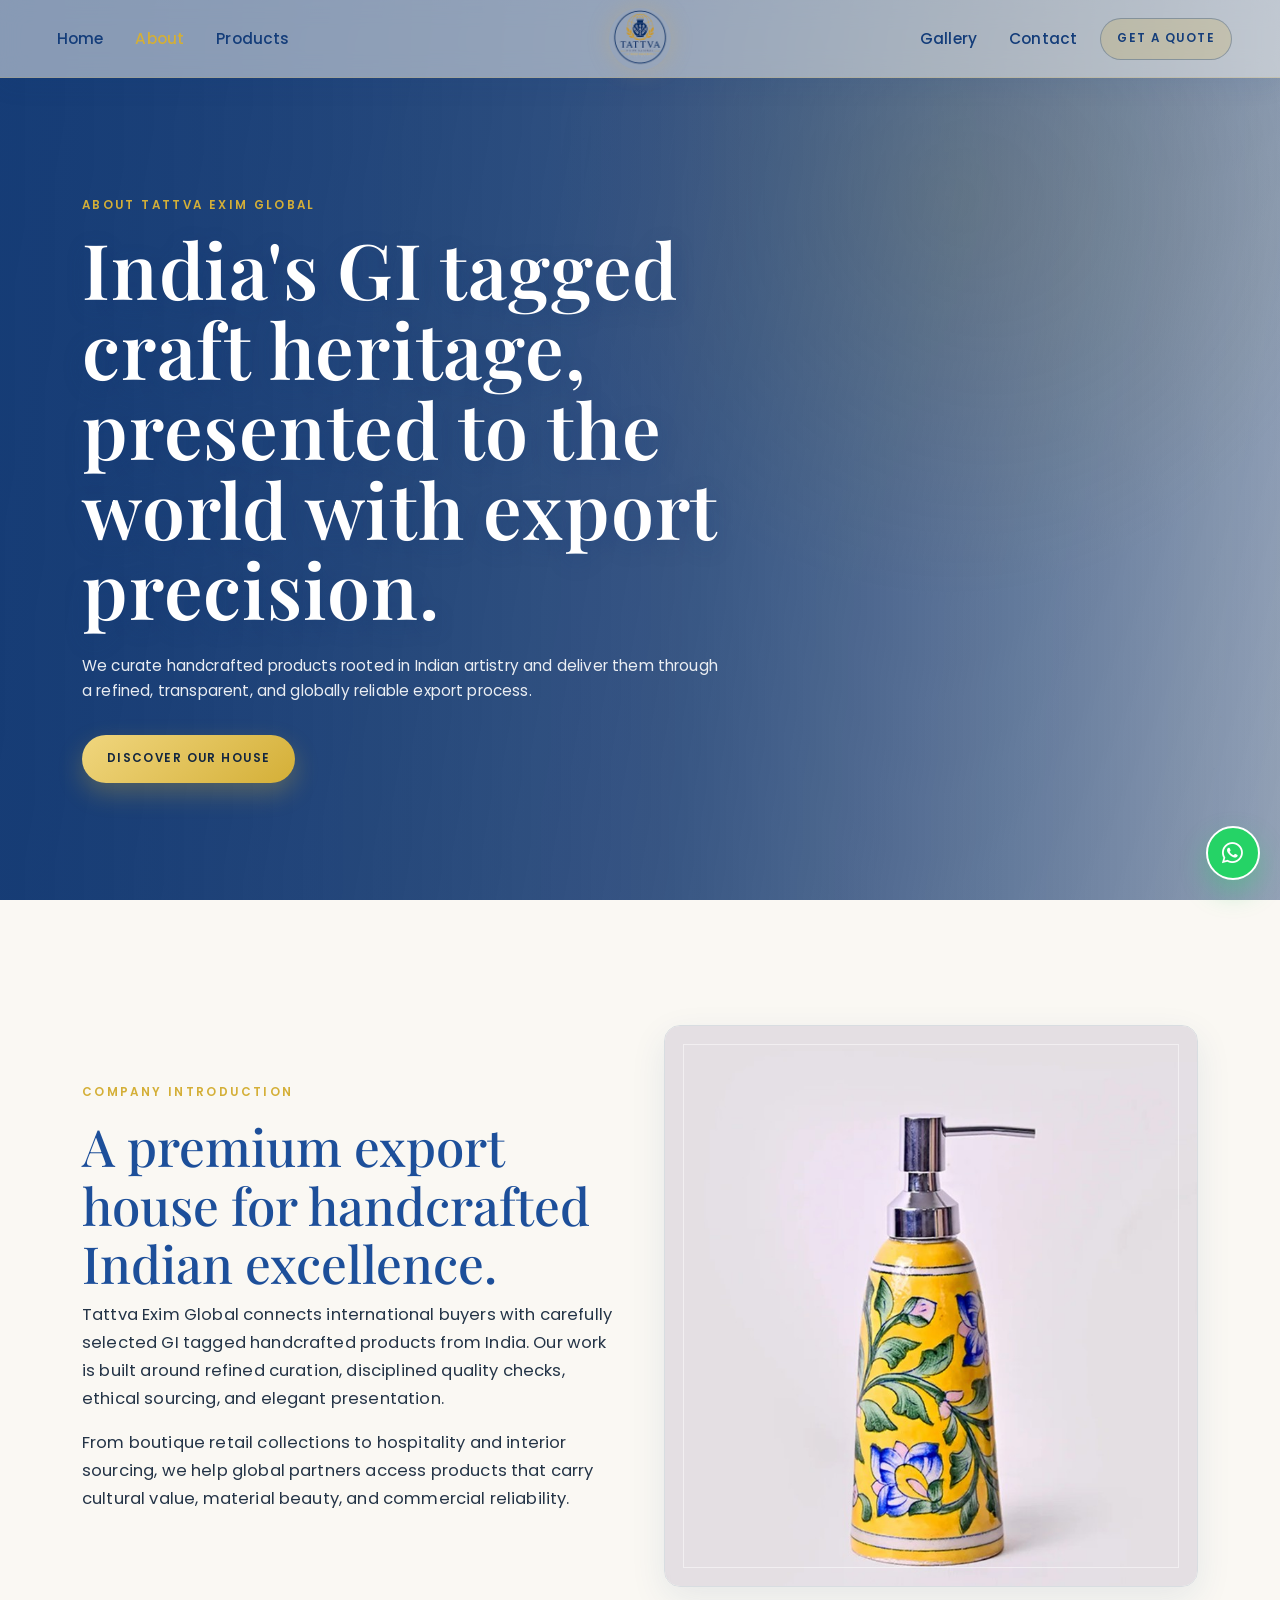
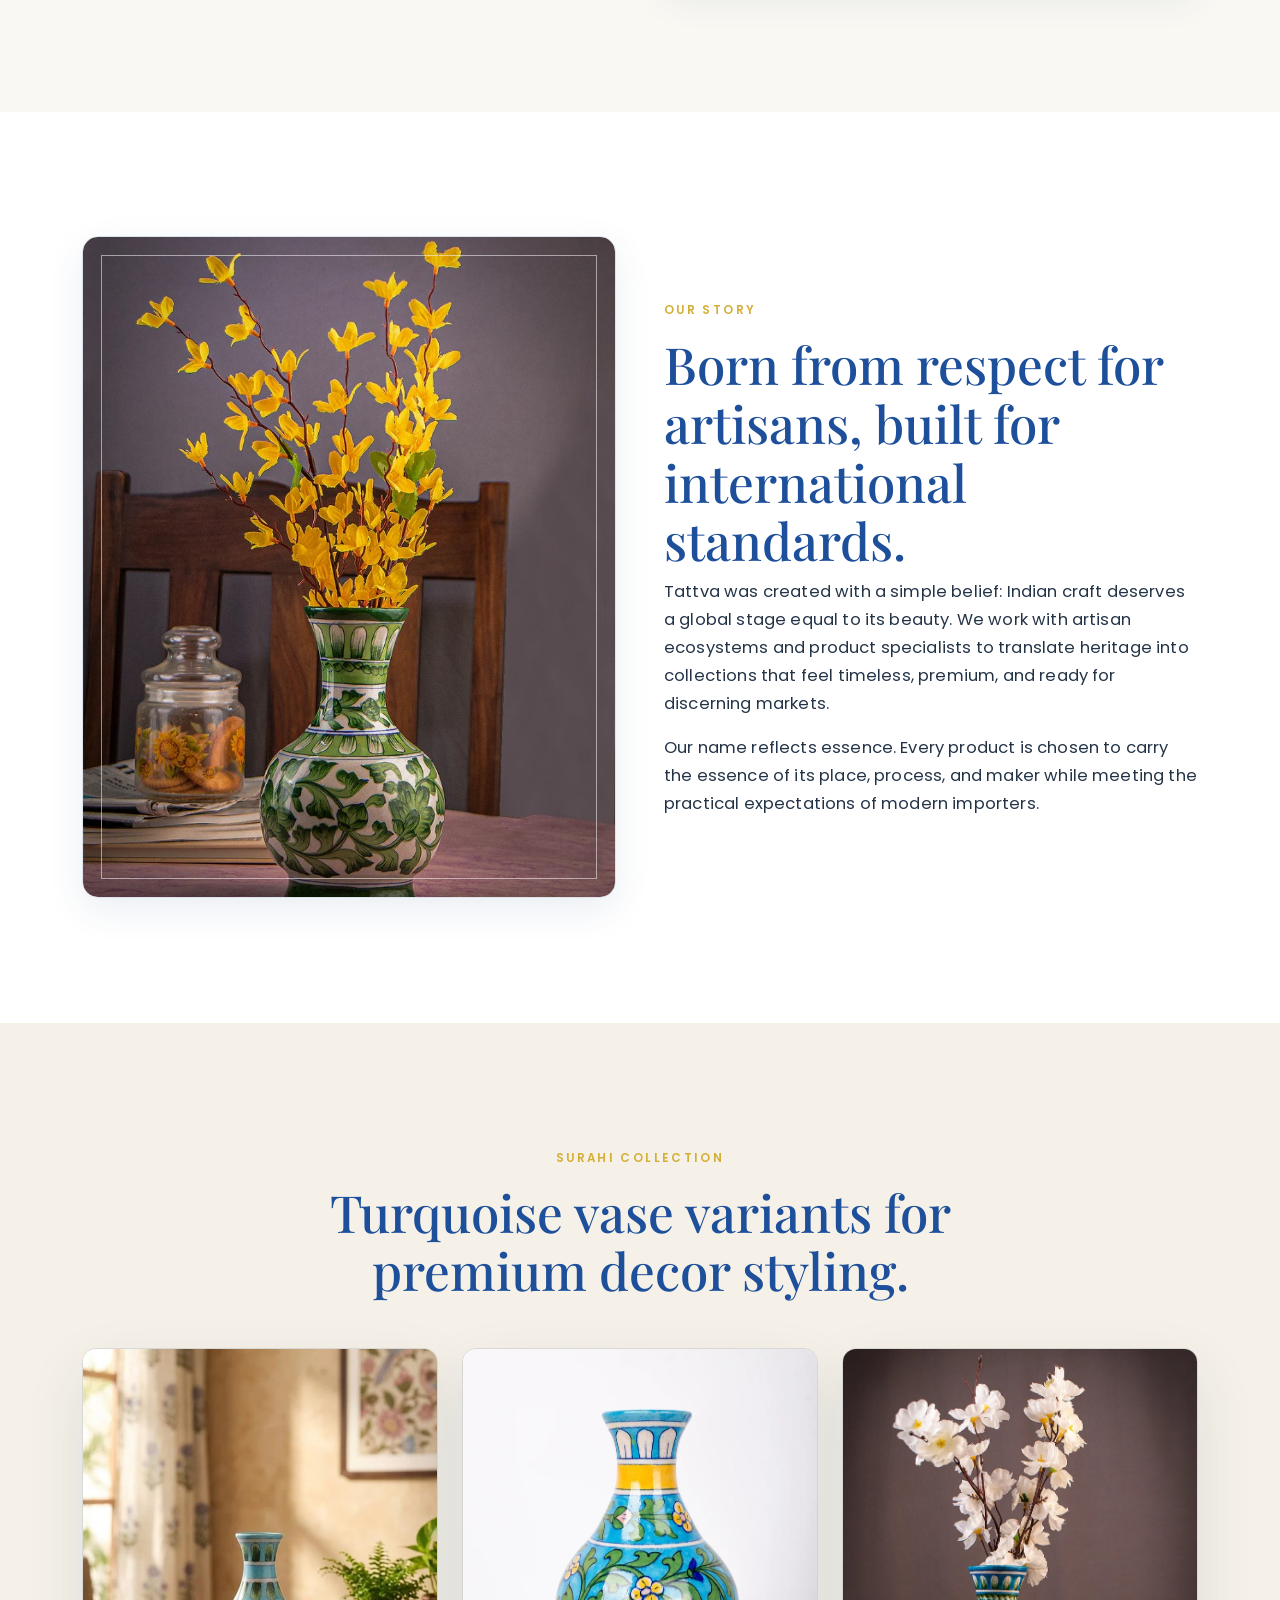
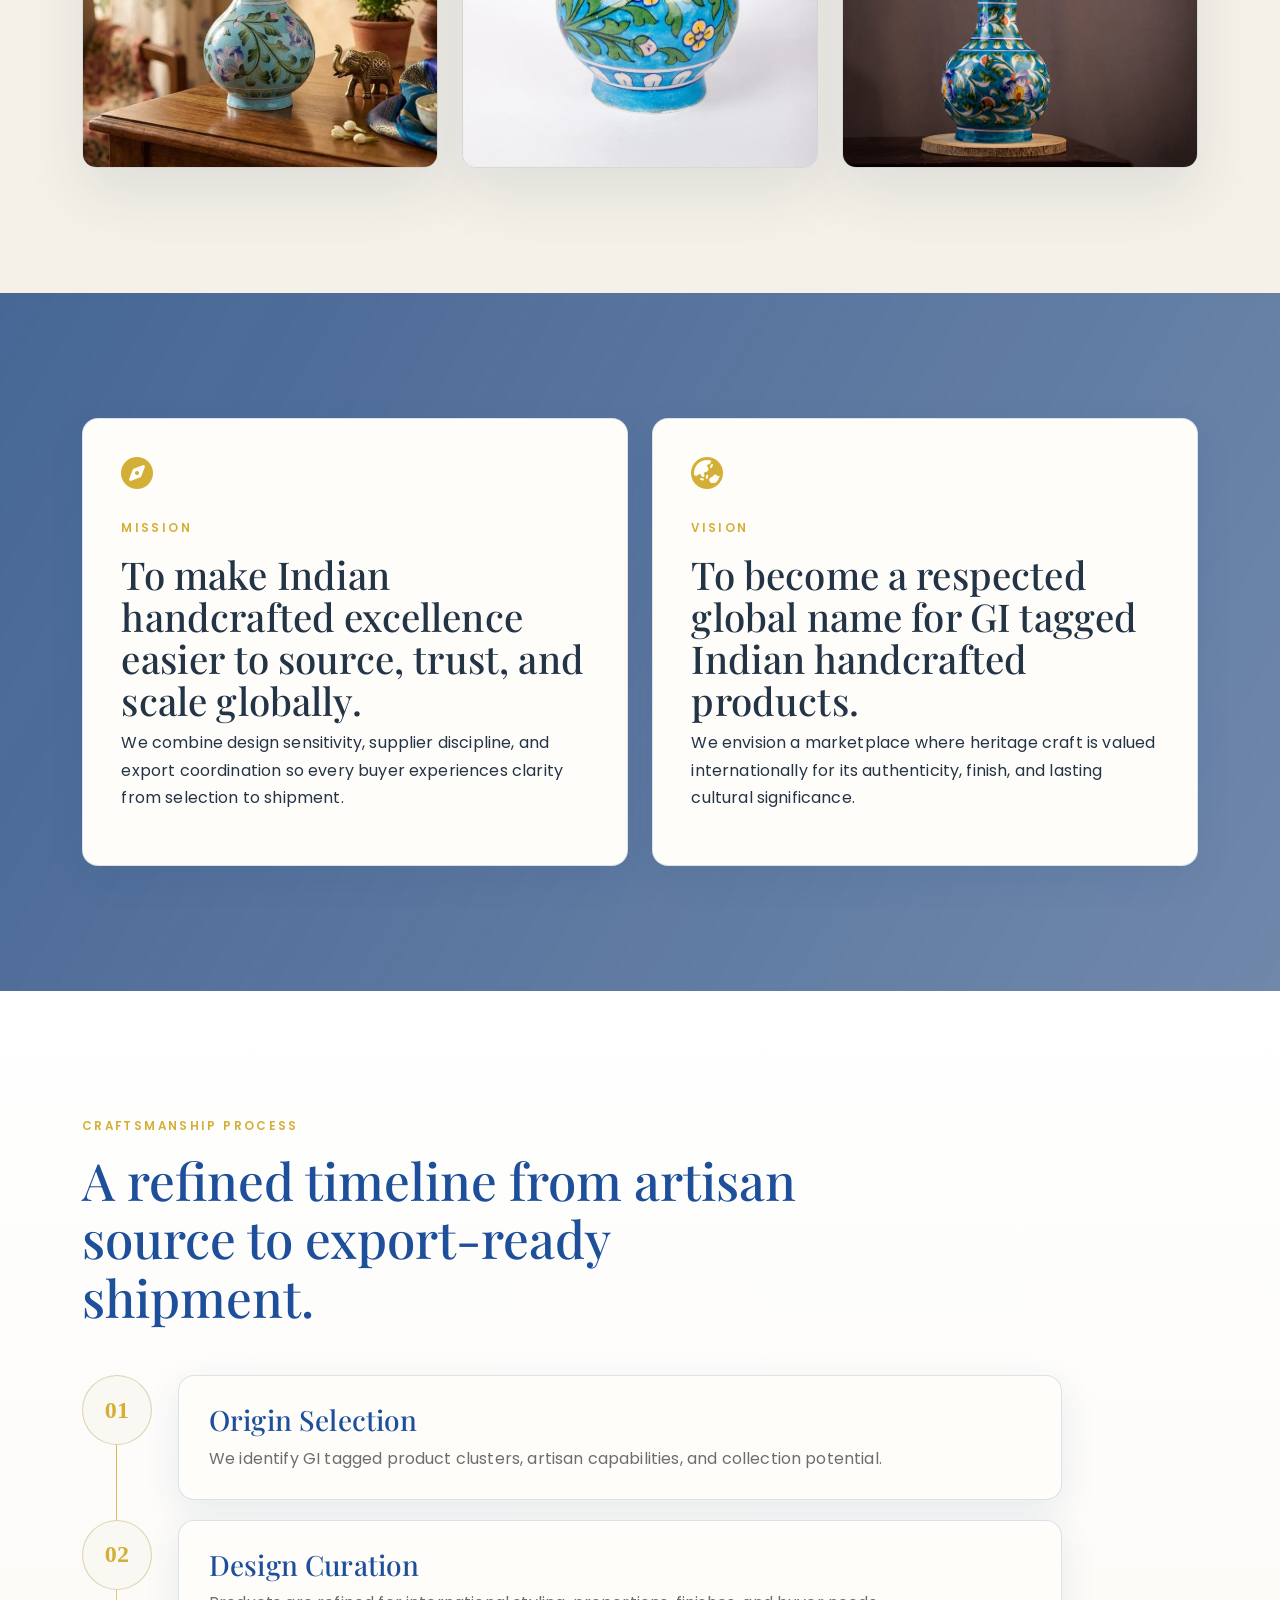
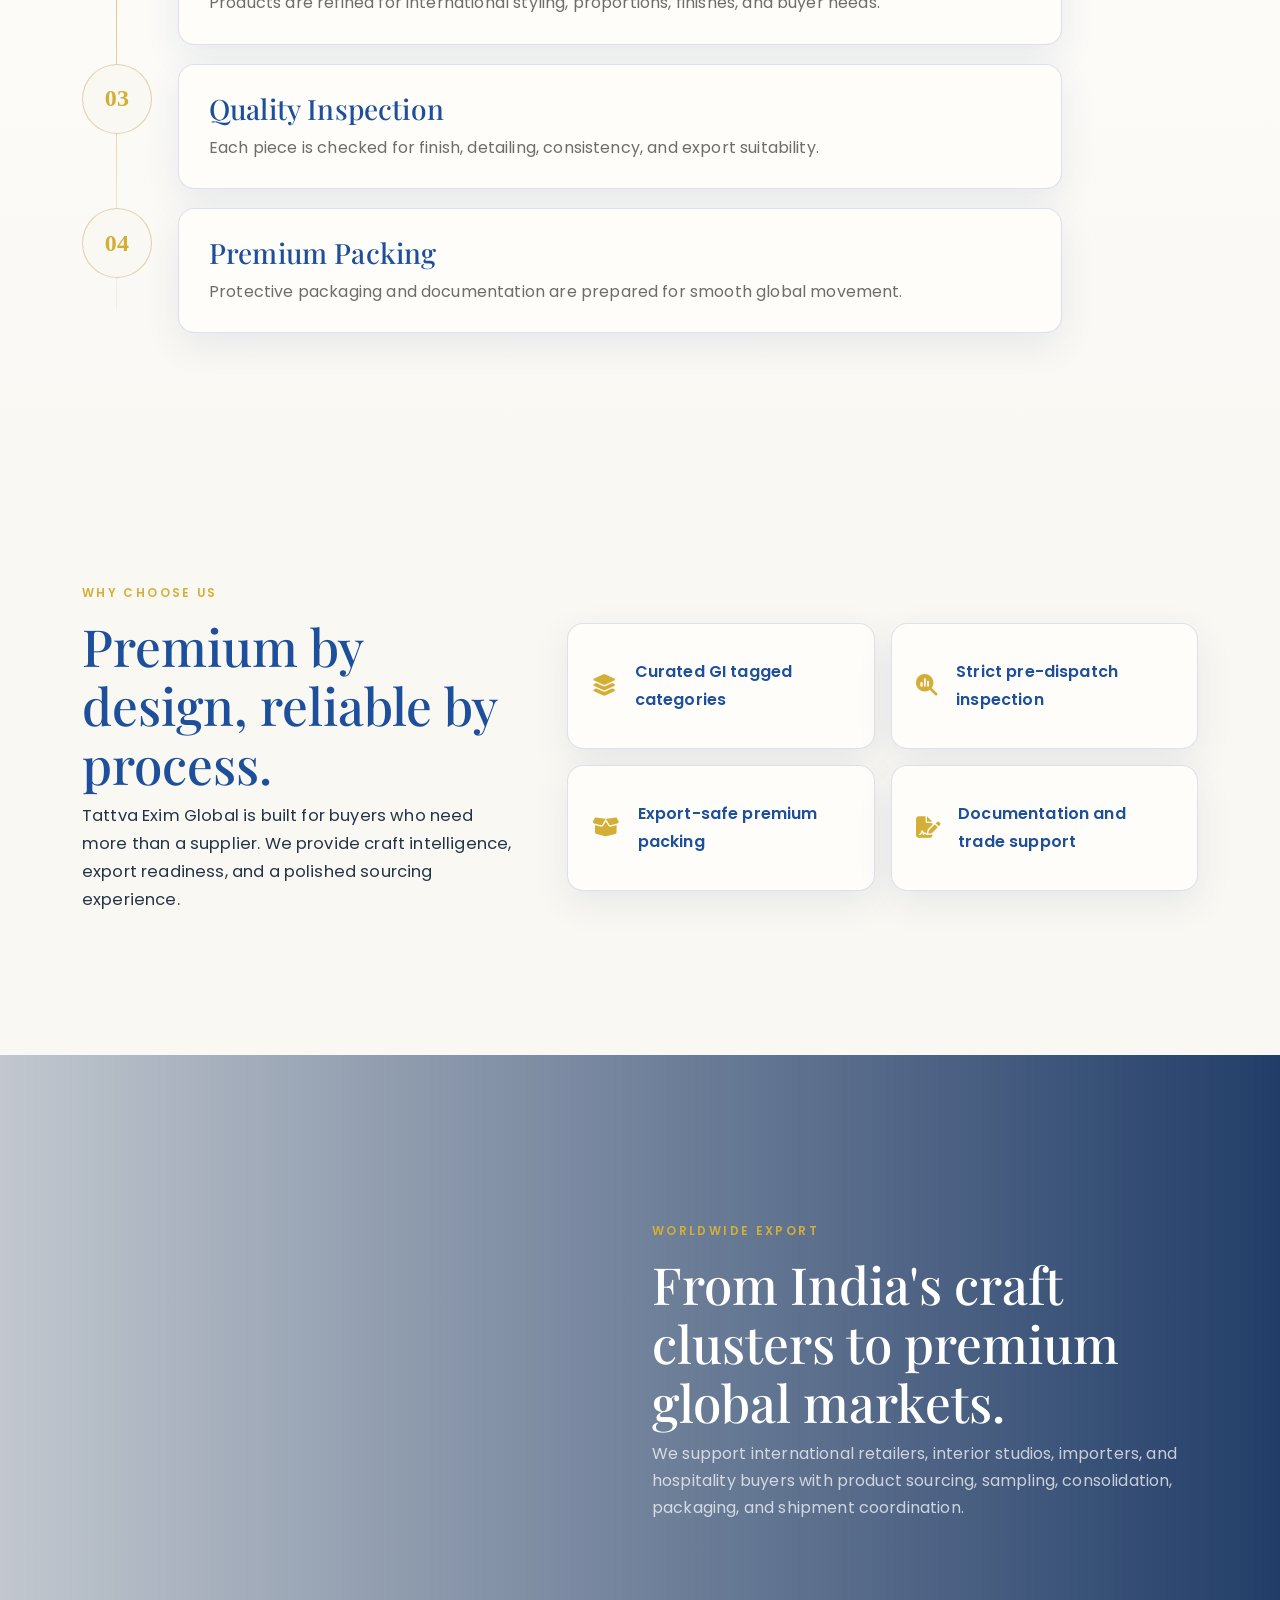
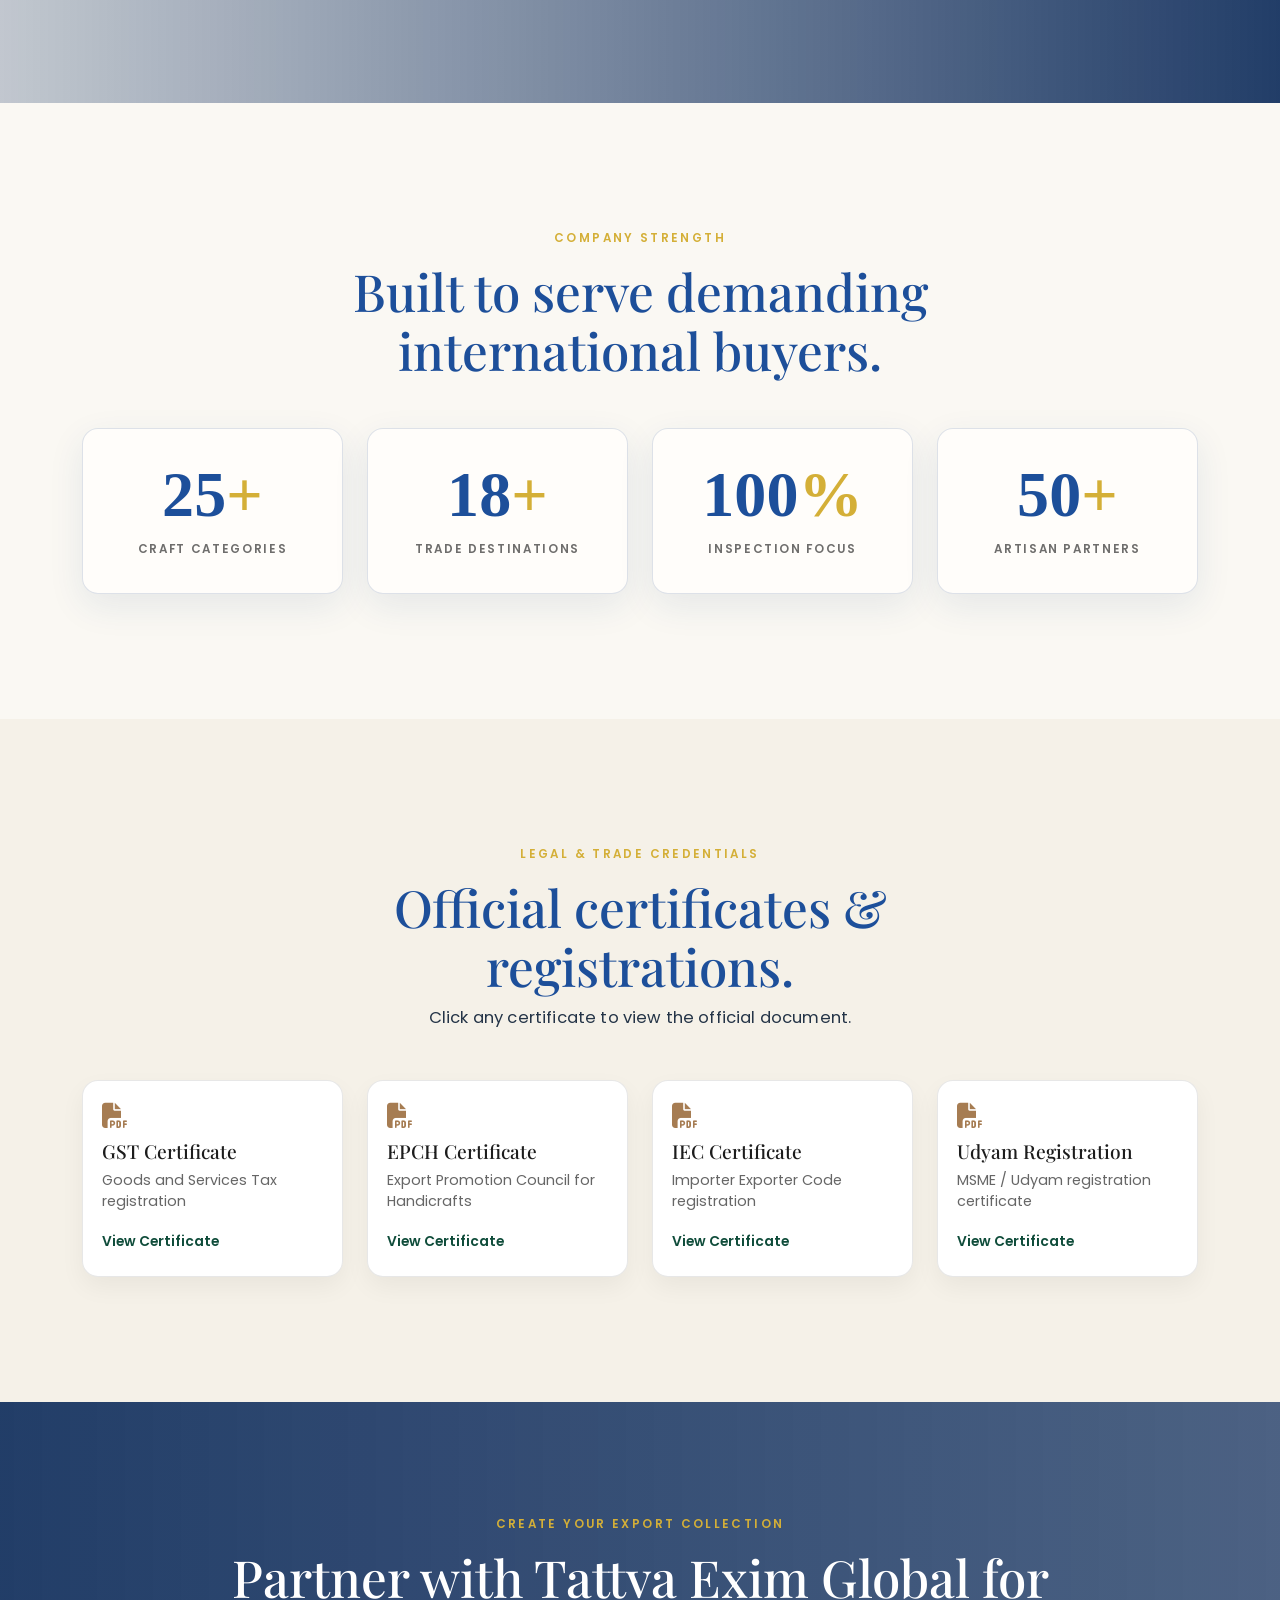
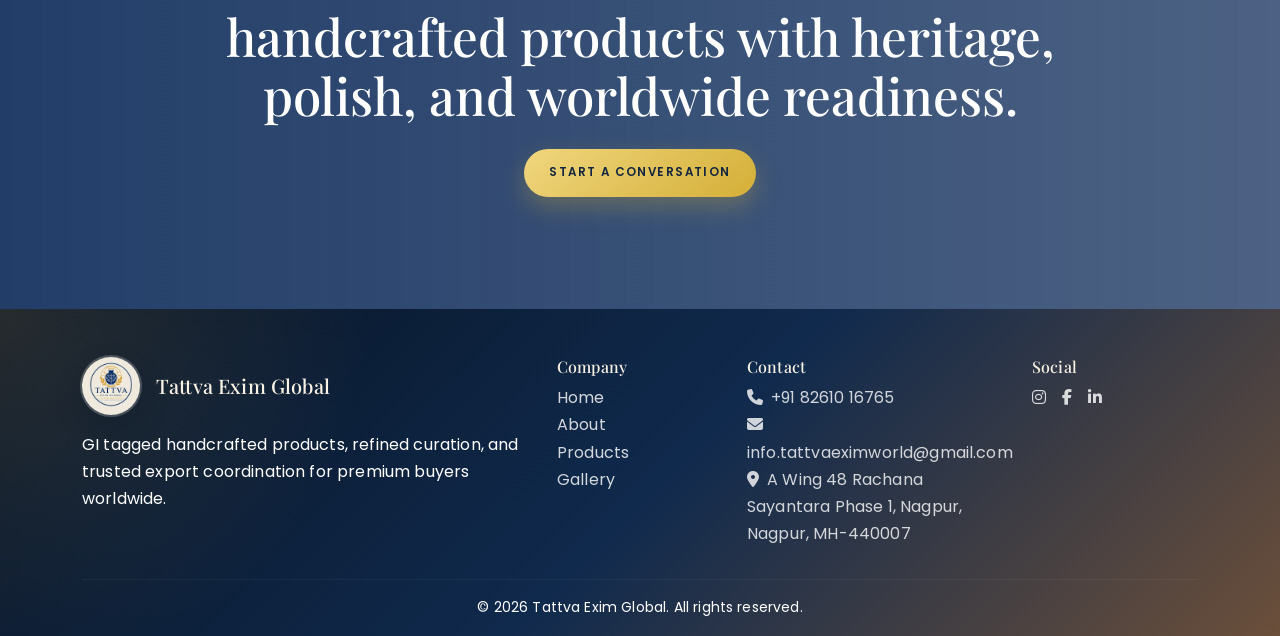
==== commit a9a7cda6: "Update about.html" ====
--- a/about.html
+++ b/about.html
@@ -314,7 +314,7 @@
           <div class="d-flex gap-3 social-links">
             <a href="https://www.instagram.com/tattvaeximworld/" aria-label="Instagram"><i class="fa-brands fa-instagram"></i></a>
             <a href="https://www.facebook.com/profile.php?id=61591756614521" aria-label="Facebook"><i class="fa-brands fa-facebook-f"></i></a>
-            <!-- <a href="#" aria-label="LinkedIn"><i class="fa-brands fa-linkedin-in"></i></a> -->
+            <a href="https://www.linkedin.com/in/tattva-exim-world-499649420/" aria-label="LinkedIn"><i class="fa-brands fa-linkedin-in"></i></a>
           </div>
         </div>
       </div>
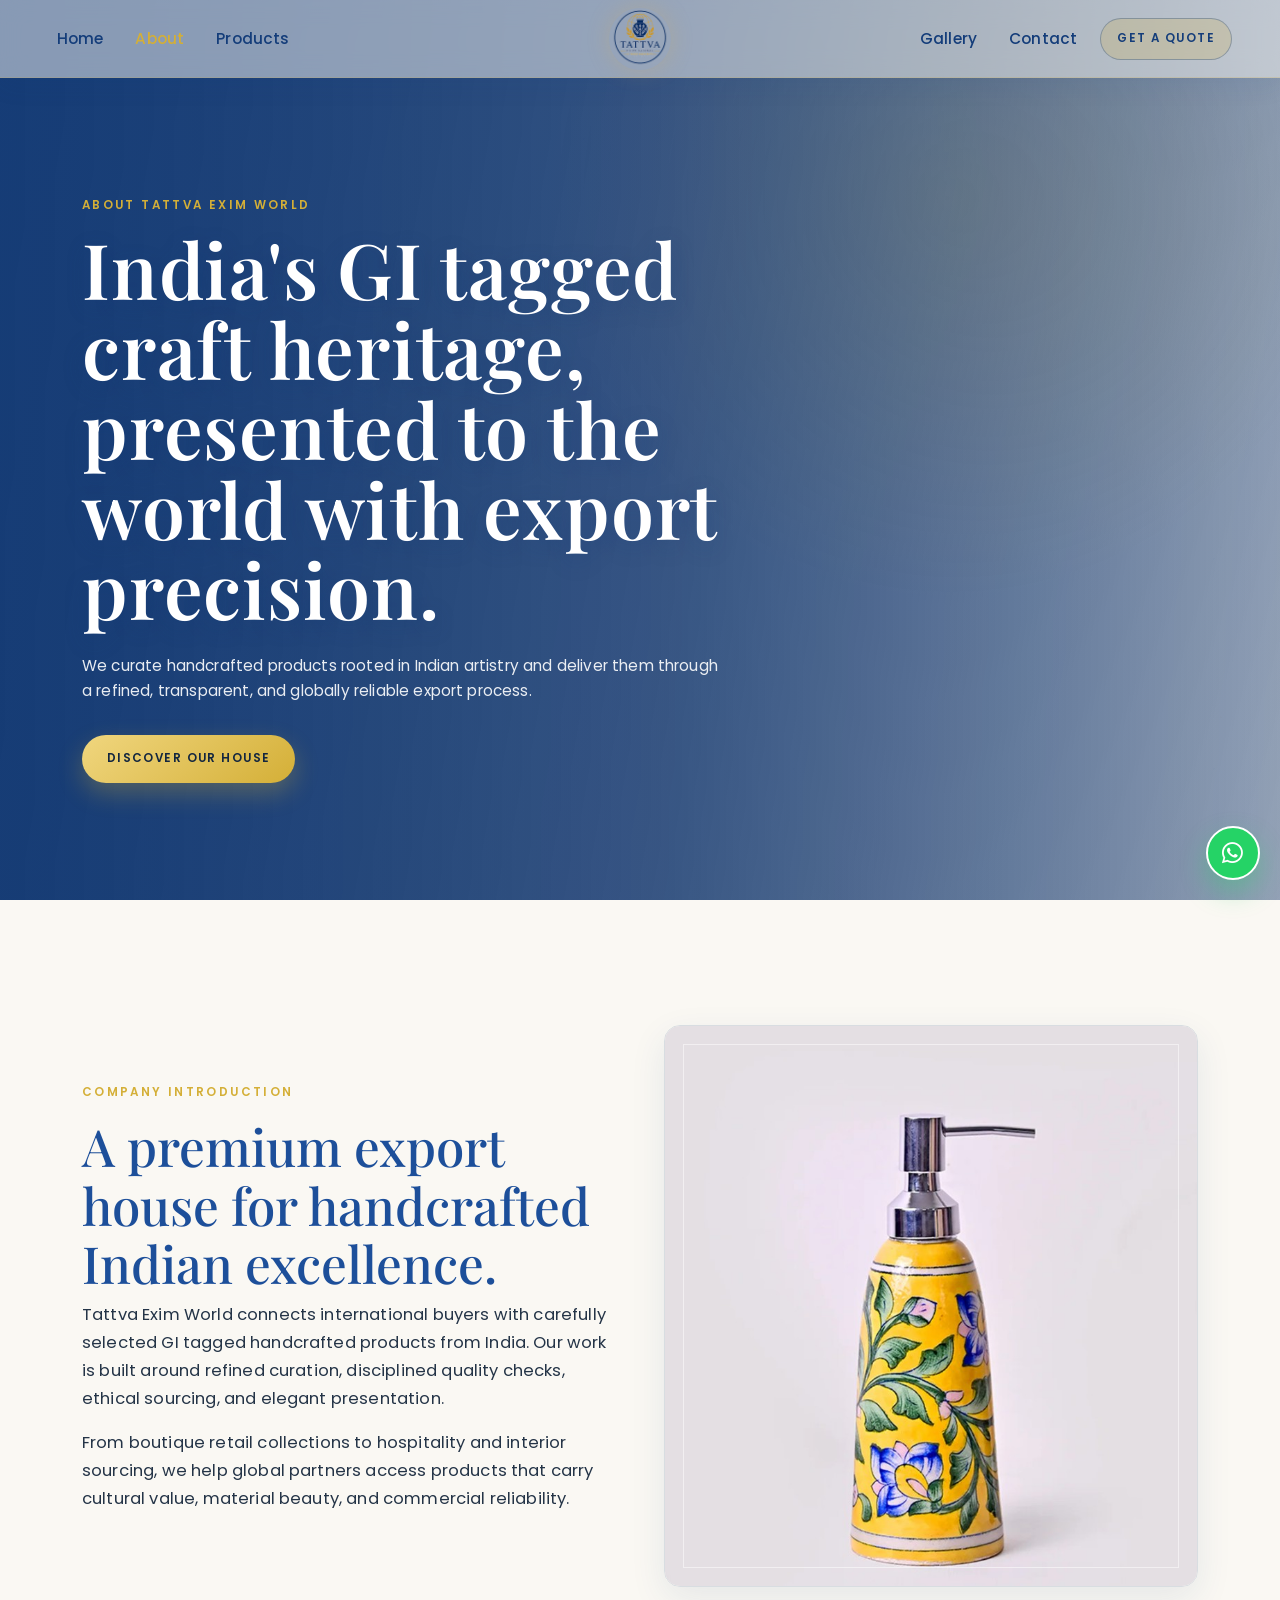
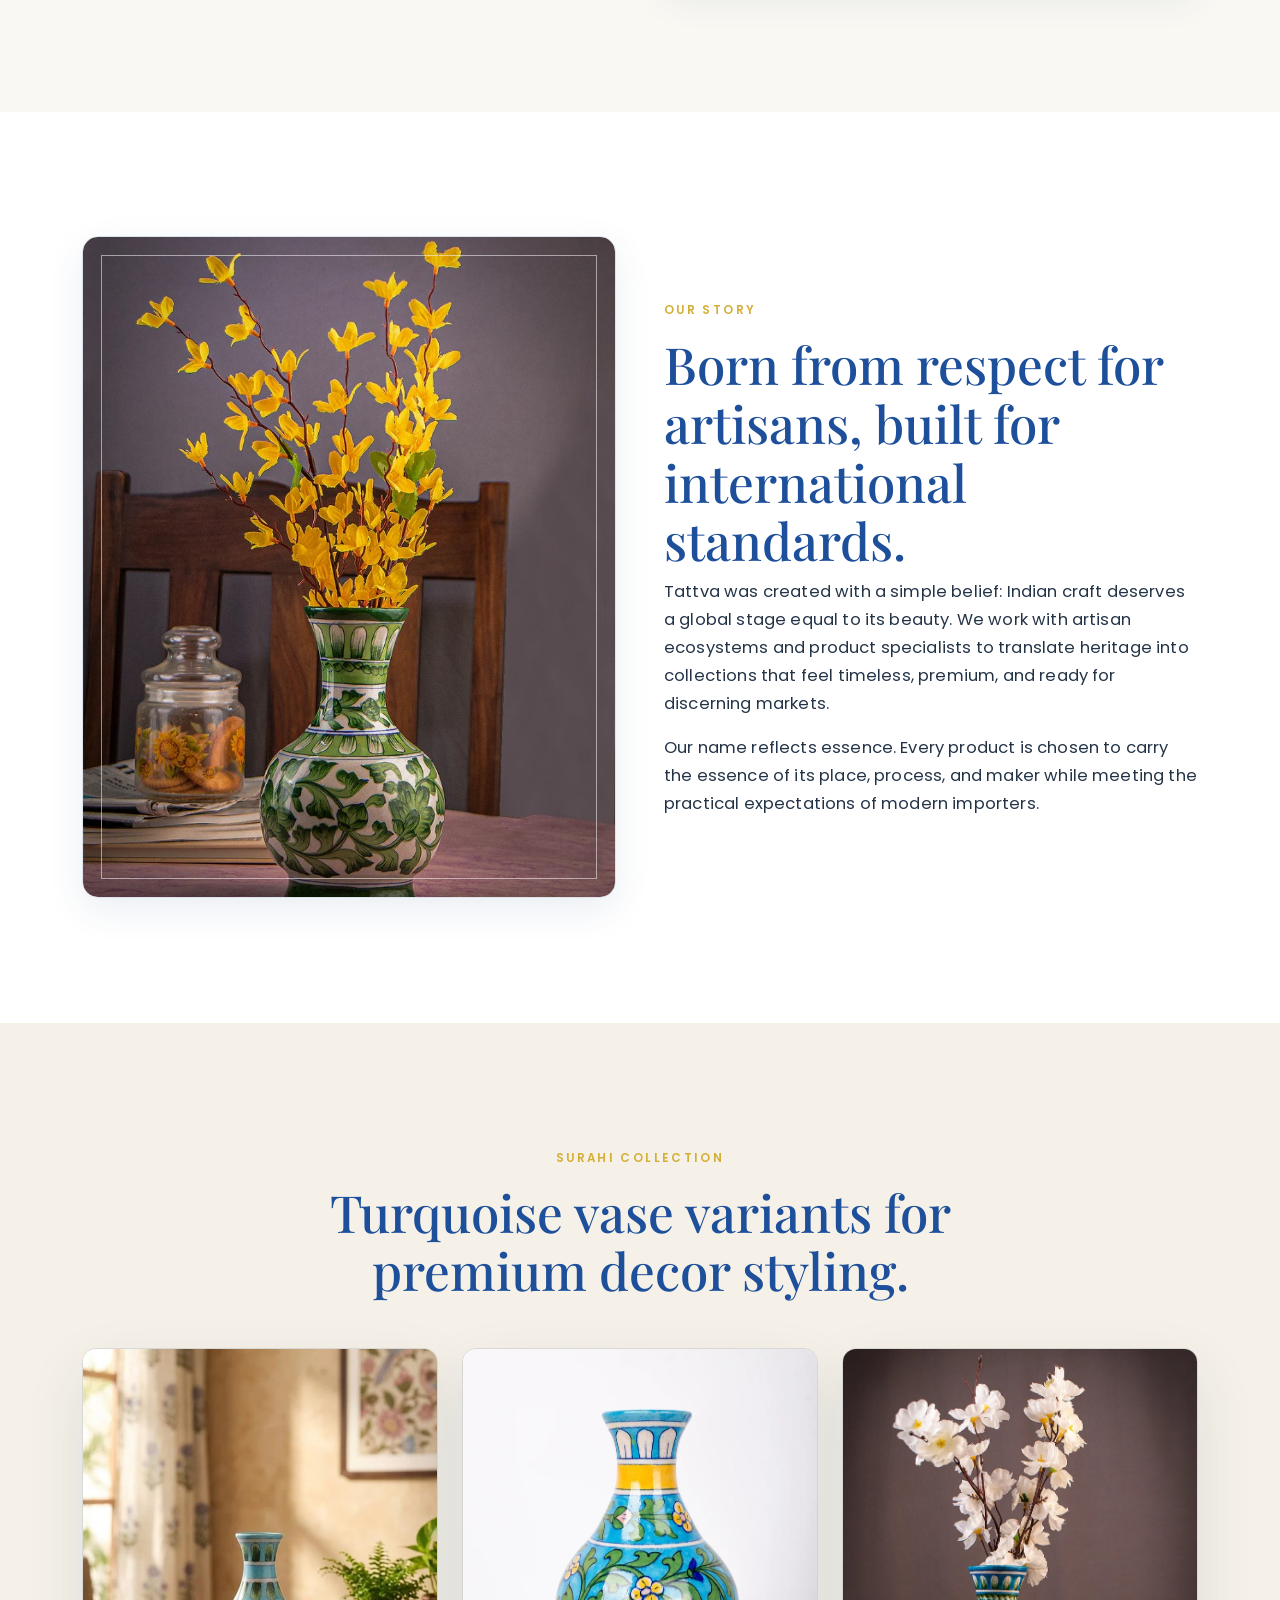
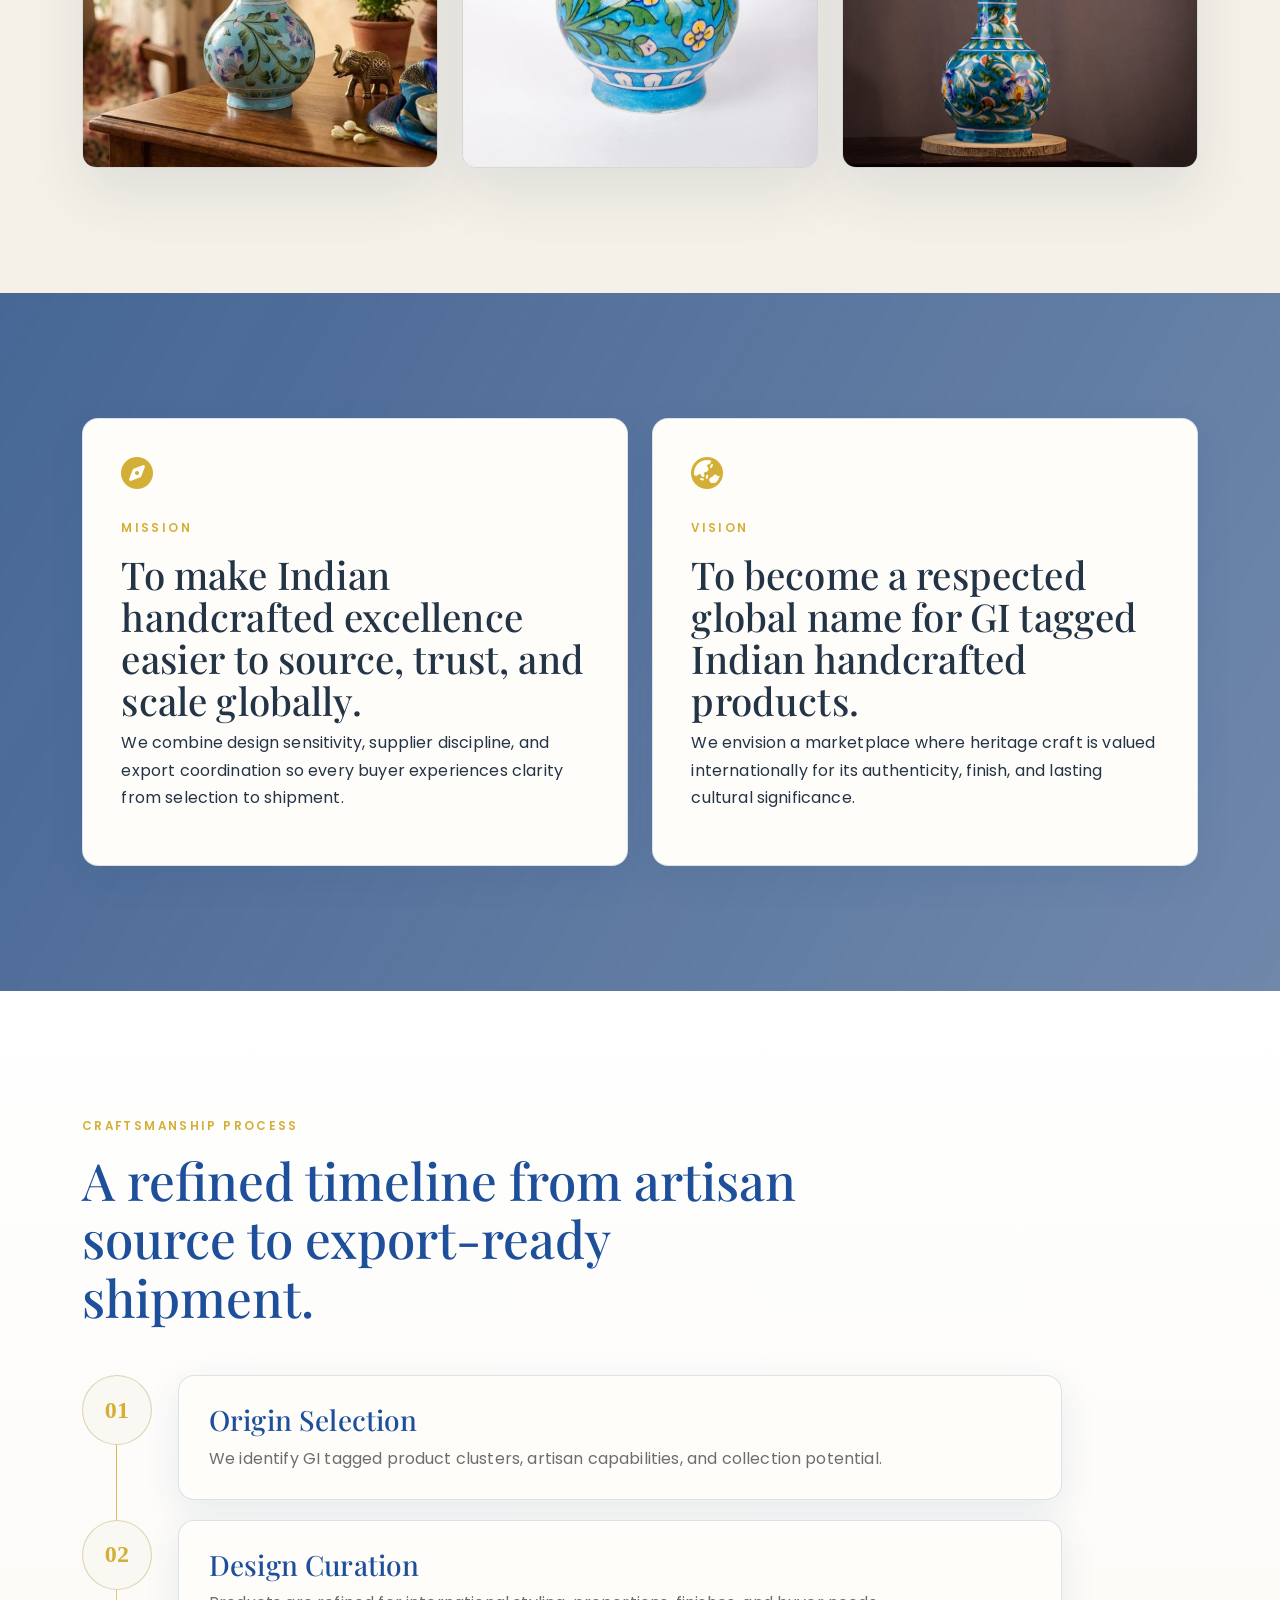
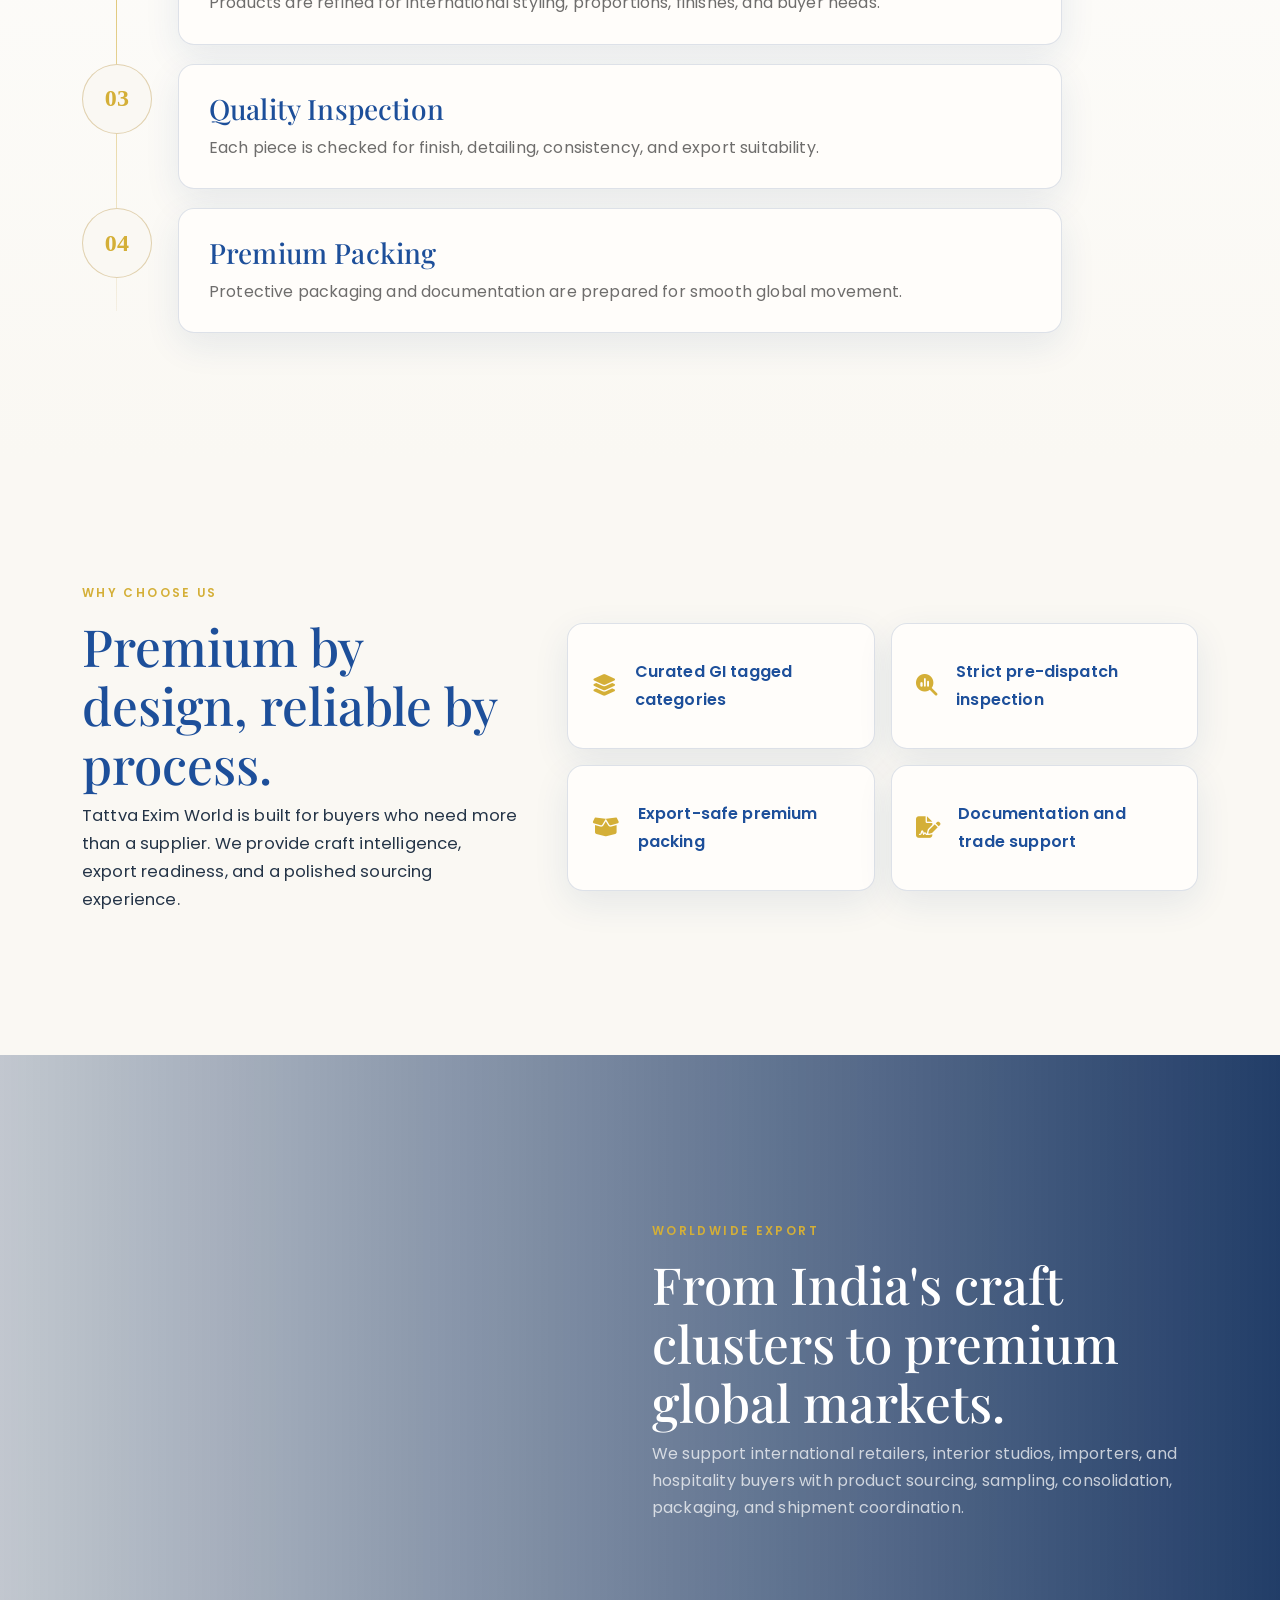
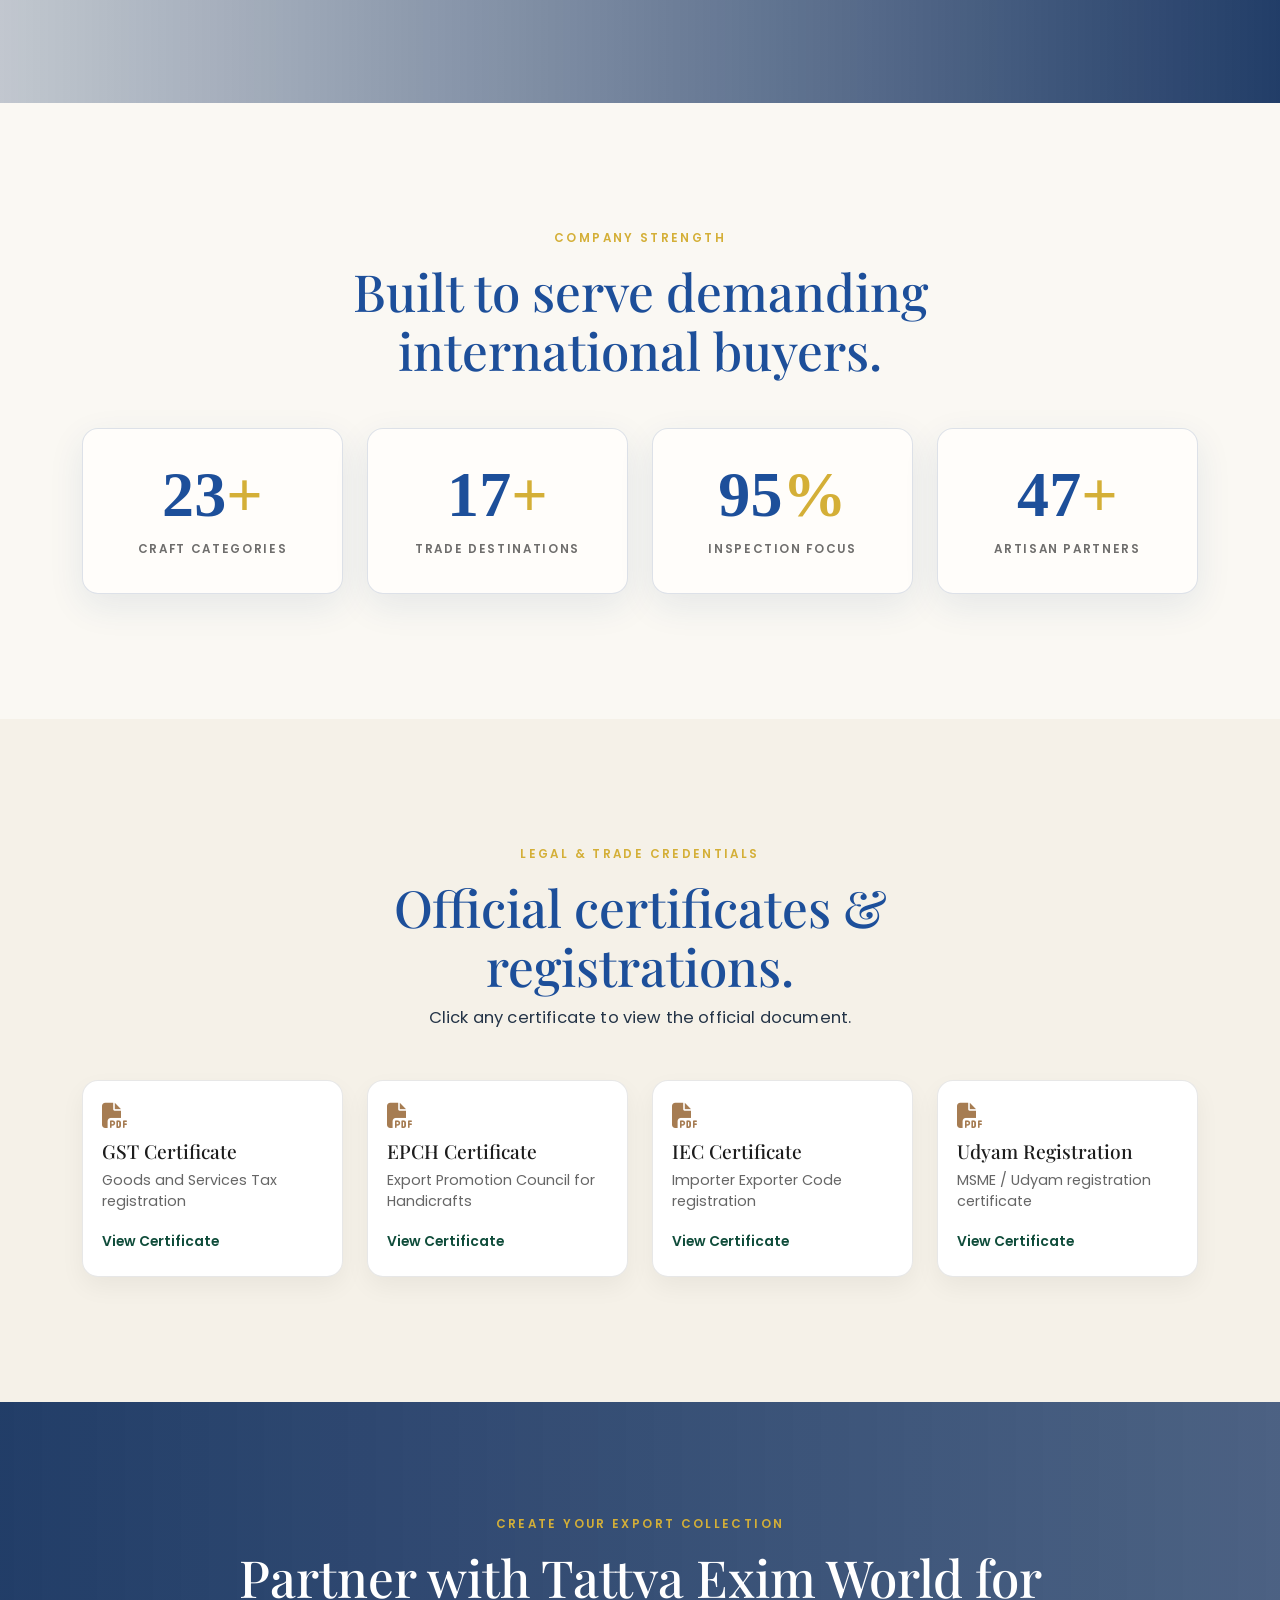
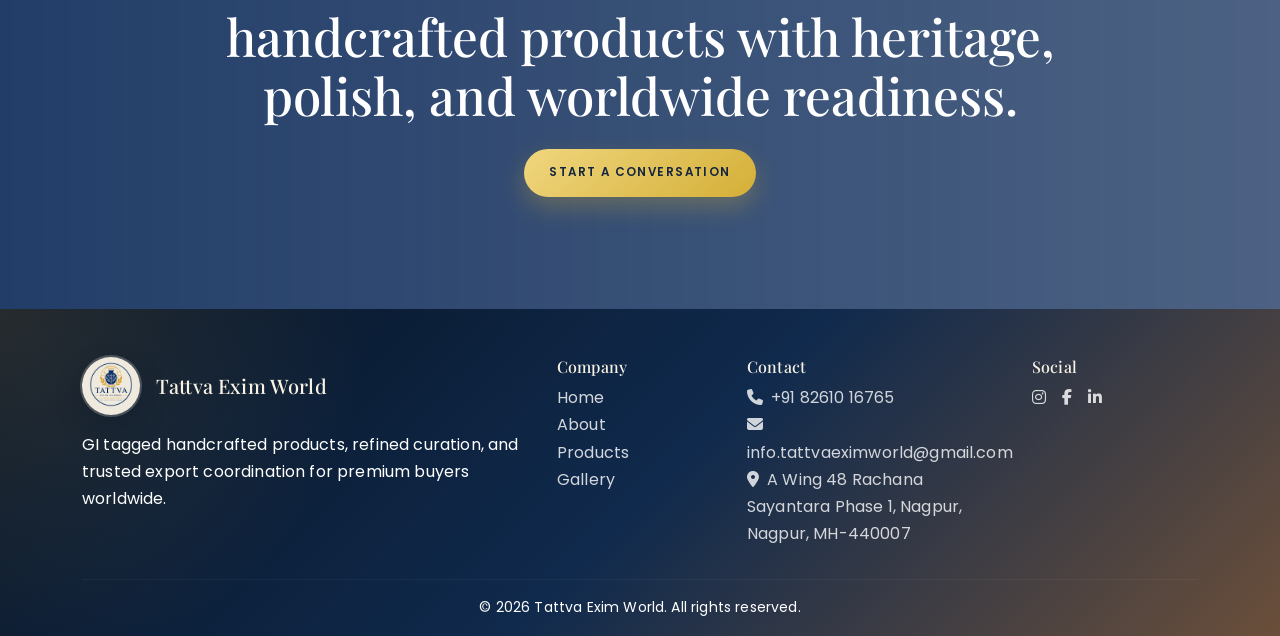
==== commit a2a24942: "Update about.html" ====
--- a/about.html
+++ b/about.html
@@ -27,7 +27,7 @@
       <div class="container">
         <div class="row min-vh-100 align-items-center">
           <div class="col-xl-8 col-lg-9" data-aos="fade-up">
-            <p class="eyebrow text-gold">About Tattva Exim Global</p>
+            <p class="eyebrow text-gold">About Tattva Exim World</p>
             <h1>India's GI tagged craft heritage, presented to the world with export precision.</h1>
             <p class="about-hero-lead">We curate handcrafted products rooted in Indian artistry and deliver them through a refined, transparent, and globally reliable export process.</p>
             <a href="#introduction" class="btn btn-gold btn-luxury mt-3">Discover Our House</a>
@@ -42,7 +42,7 @@
           <div class="col-lg-6" data-aos="fade-up">
             <p class="eyebrow text-gold">Company Introduction</p>
             <h2>A premium export house for handcrafted Indian excellence.</h2>
-            <p class="section-copy">Tattva Exim Global connects international buyers with carefully selected GI tagged handcrafted products from India. Our work is built around refined curation, disciplined quality checks, ethical sourcing, and elegant presentation.</p>
+            <p class="section-copy">Tattva Exim World connects international buyers with carefully selected GI tagged handcrafted products from India. Our work is built around refined curation, disciplined quality checks, ethical sourcing, and elegant presentation.</p>
             <p class="section-copy">From boutique retail collections to hospitality and interior sourcing, we help global partners access products that carry cultural value, material beauty, and commercial reliability.</p>
           </div>
           <div class="col-lg-6" data-aos="zoom-in">
@@ -160,7 +160,7 @@
           <div class="col-lg-5" data-aos="slide-left">
             <p class="eyebrow text-gold">Why Choose Us</p>
             <h2>Premium by design, reliable by process.</h2>
-            <p class="section-copy">Tattva Exim Global is built for buyers who need more than a supplier. We provide craft intelligence, export readiness, and a polished sourcing experience.</p>
+            <p class="section-copy">Tattva Exim World is built for buyers who need more than a supplier. We provide craft intelligence, export readiness, and a polished sourcing experience.</p>
           </div>
           <div class="col-lg-7">
             <div class="row g-3">
@@ -276,7 +276,7 @@
     <section class="about-cta text-light">
       <div class="container text-center" data-aos="fade-up">
         <p class="eyebrow text-gold">Create Your Export Collection</p>
-        <h2>Partner with Tattva Exim Global for handcrafted products with heritage, polish, and worldwide readiness.</h2>
+        <h2>Partner with Tattva Exim World for handcrafted products with heritage, polish, and worldwide readiness.</h2>
         <a href="contact.html" class="btn btn-gold btn-luxury mt-4">Start a Conversation</a>
       </div>
     </section>
@@ -288,7 +288,7 @@
         <div class="col-lg-5">
           <div class="d-flex align-items-center gap-3 mb-3">
             <img src="assets/tattava_logo.png" alt="Tattva Exim Global logo" class="footer-mark">
-            <h5 class="mb-0">Tattva Exim Global</h5>
+            <h5 class="mb-0">Tattva Exim World</h5>
           </div>
           <p>GI tagged handcrafted products, refined curation, and trusted export coordination for premium buyers worldwide.</p>
         </div>
@@ -319,7 +319,7 @@
         </div>
       </div>
       <hr>
-      <p class="mb-0 text-center small">&copy; 2026 Tattva Exim Global. All rights reserved.</p>
+      <p class="mb-0 text-center small">&copy; 2026 Tattva Exim World. All rights reserved.</p>
     </div>
   </footer>
 
